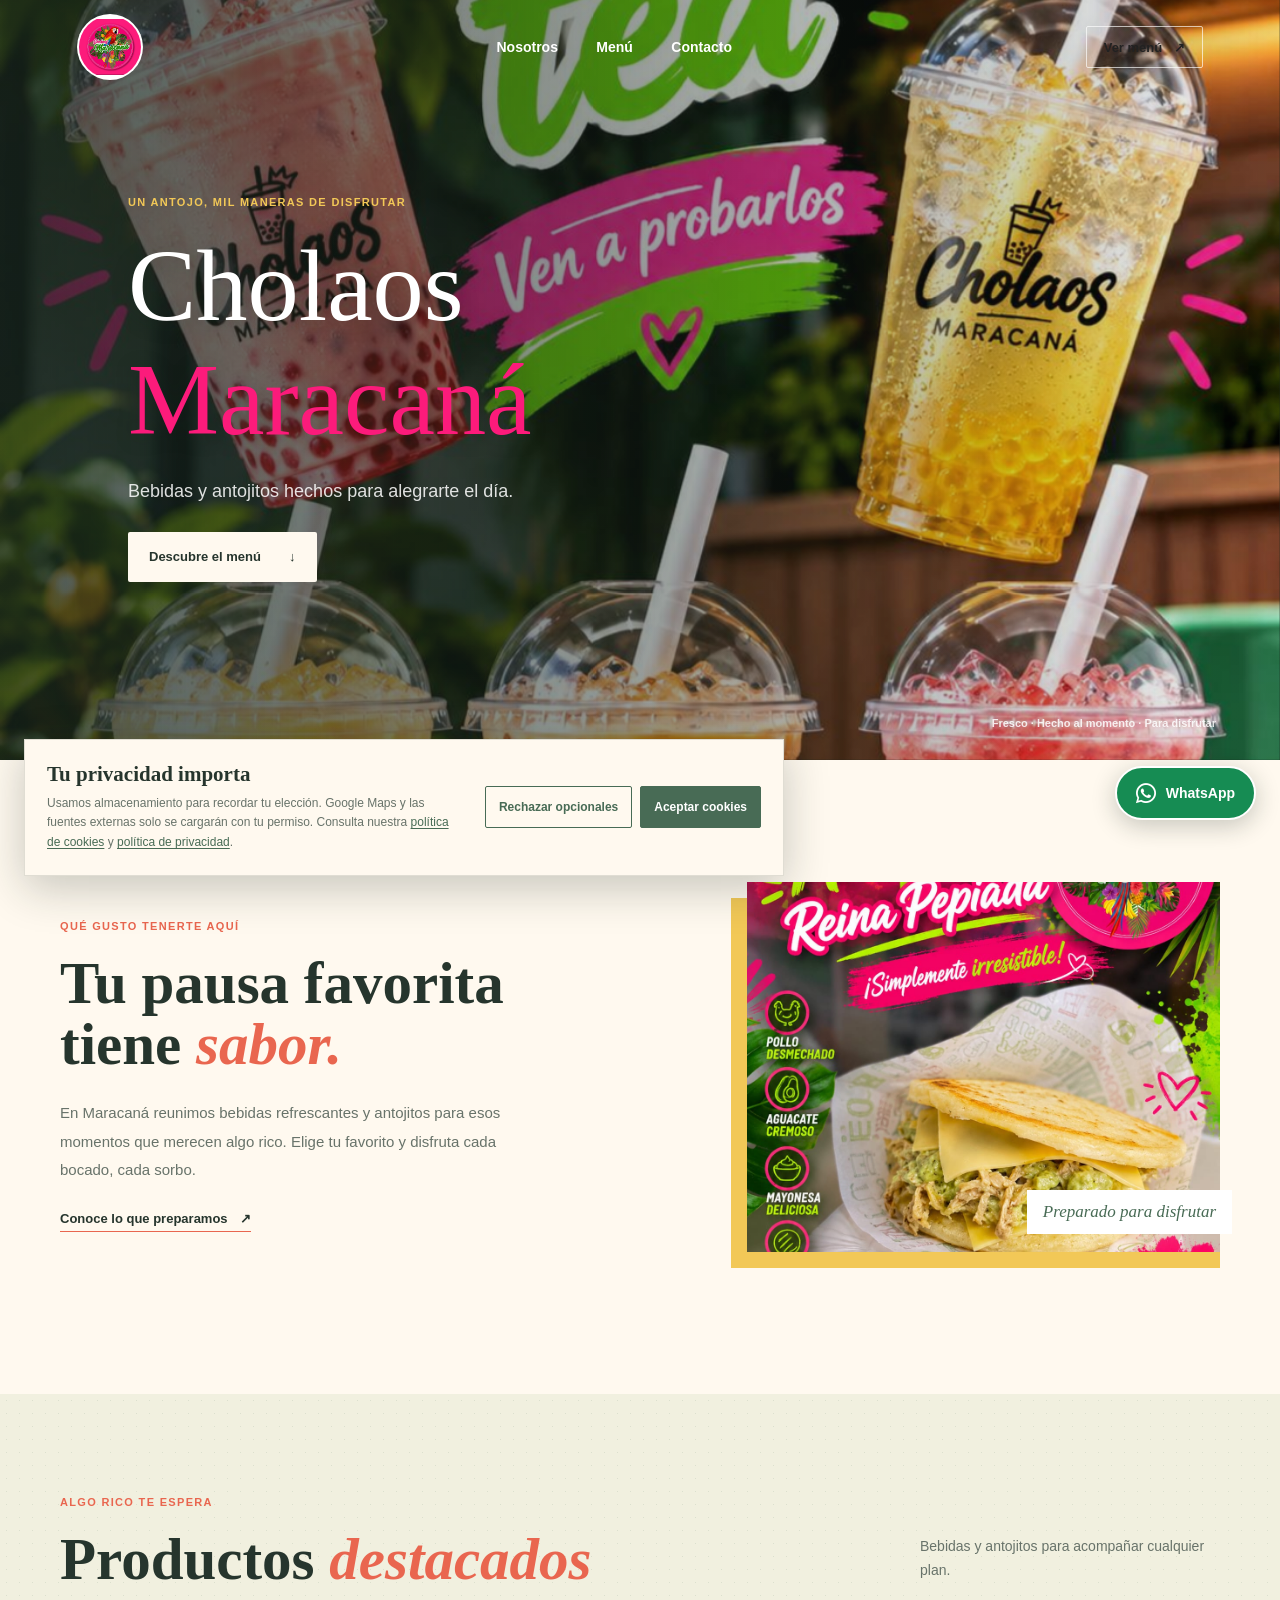
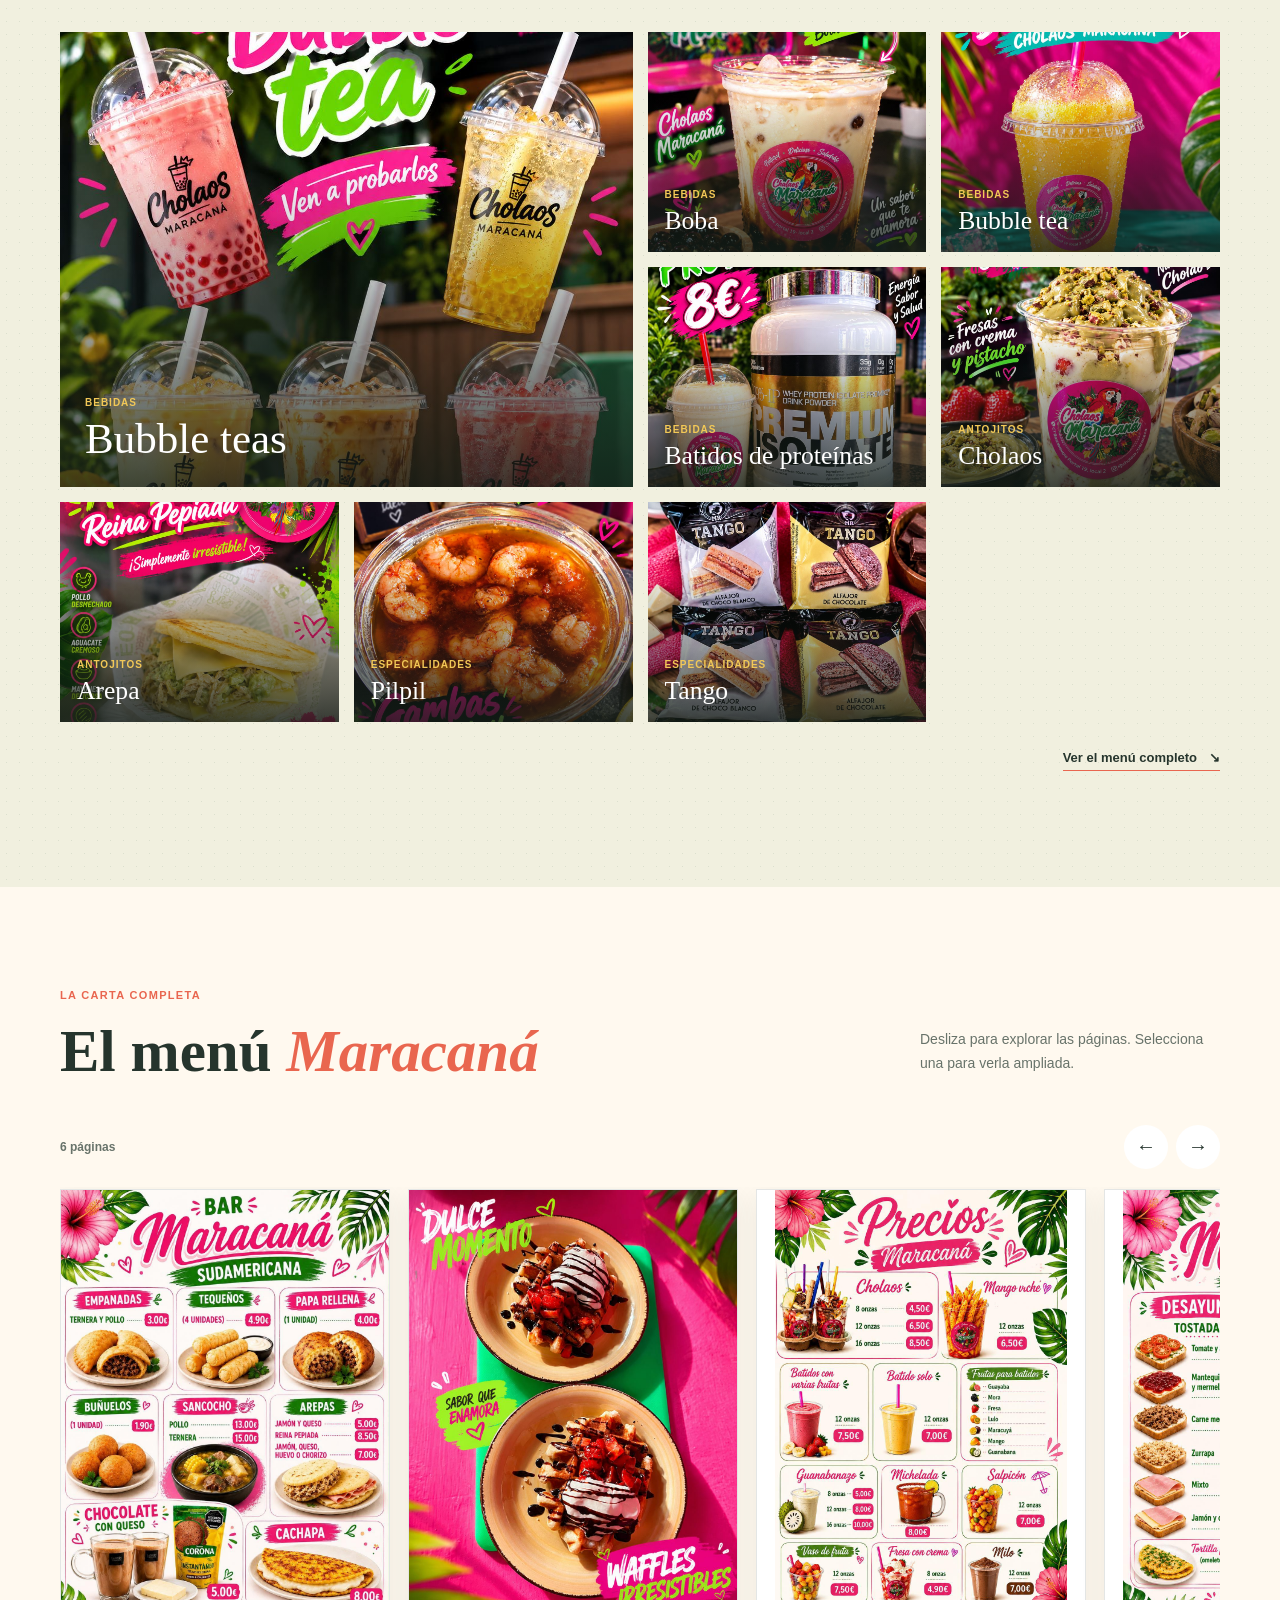
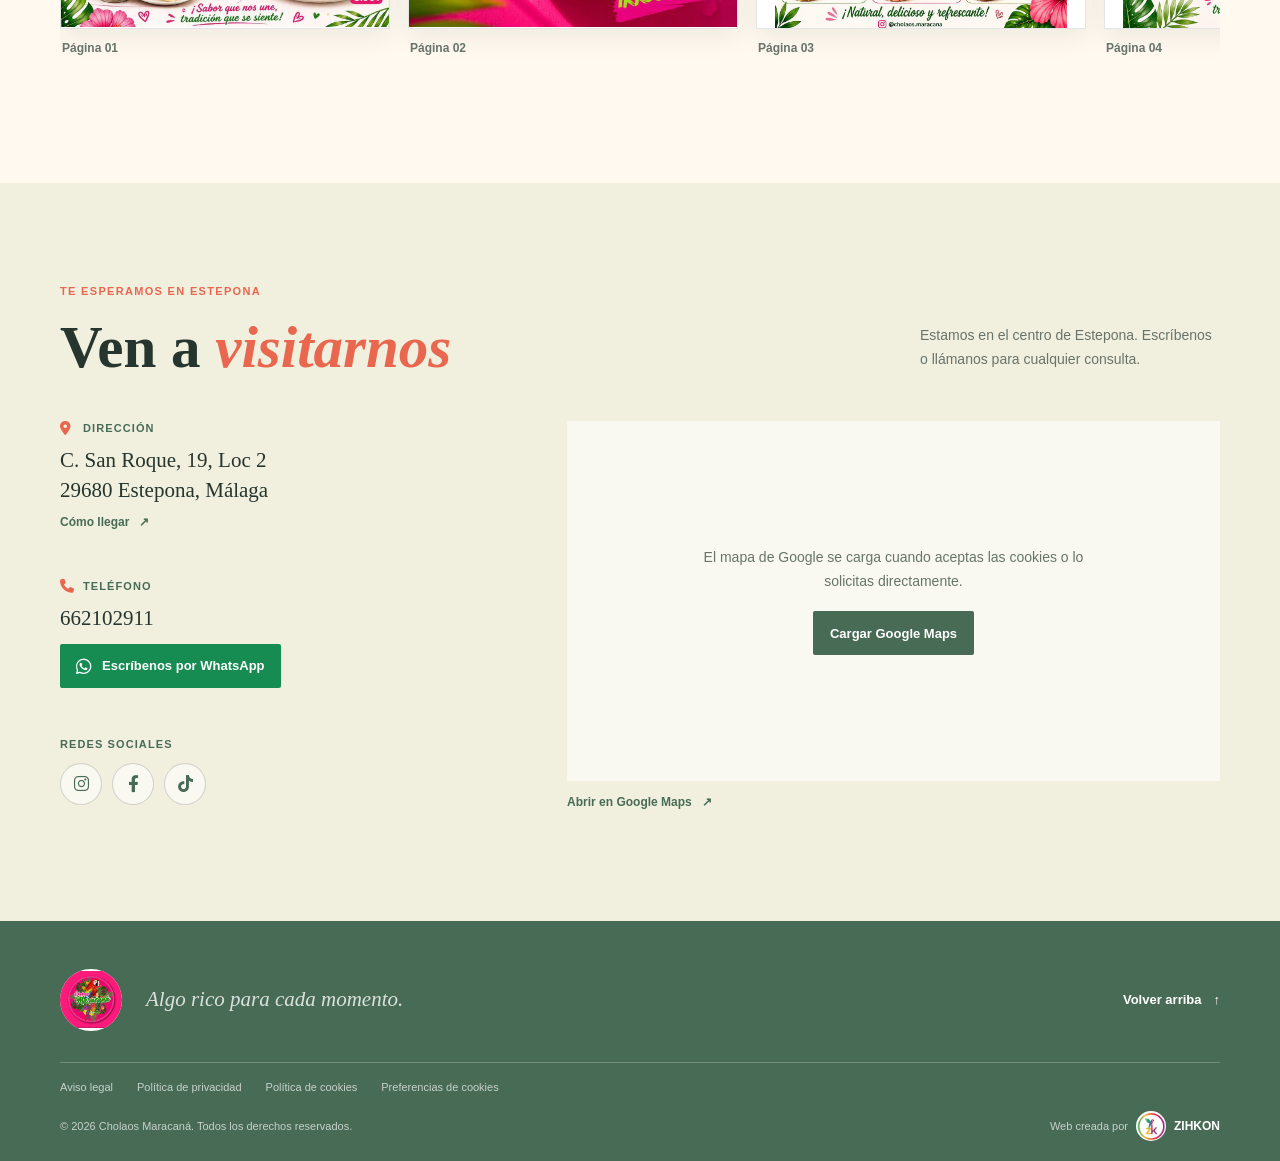
==== index.html @ 48fbe17d "web maracana" ====
<!DOCTYPE html>
<html lang="es">
<head>
     <meta charset="UTF-8">
     <meta name="viewport" content="width=device-width, initial-scale=1.0">
     <meta name="theme-color" content="#fff9ef">
     <link rel="icon" href="favicon.ico" sizes="48x48">
     <link rel="icon" href="img/favicon/favicon-32.png" type="image/png" sizes="32x32">
     <link rel="icon" href="img/favicon/favicon-192.png" type="image/png" sizes="192x192">
     <link rel="apple-touch-icon" href="img/favicon/apple-touch-icon.png">
     <meta name="description" content="Bebidas, antojitos y momentos para disfrutar en Maracaná.">
     <title>Cholaos Maracaná | Bebidas y antojitos</title>
     <link rel="preconnect" href="https://fonts.googleapis.com">
     <link rel="preconnect" href="https://fonts.gstatic.com" crossorigin>
     <link id="brand-fonts" href="https://fonts.googleapis.com/css2?family=DM+Sans:wght@400;500;600;700&family=Fraunces:opsz,wght@9..144,500;9..144,600;9..144,700&family=Lilita+One&display=swap" rel="stylesheet" media="not all">
     <link rel="stylesheet" href="css/fontawesome-free-6.2.0-web/css/all.min.css">
     <link rel="stylesheet" href="css/style.css">
     <link rel="stylesheet" href="css/tema.css">
</head>
<body>
     <!-- SECCIÓN: Menú de navegación -->
     <nav class="navbar" aria-label="Navegación principal">
          <a class="brand" href="#inicio" aria-label="Maracaná, inicio">
               <img src="img/logo.jpeg" alt="Maracaná">
          </a>
          <div class="nav-links">
               <a href="#nosotros">Nosotros</a>
               <a href="#sugerencia" data-sugerencia-enlace hidden>Sugerencia</a>
               <a href="#menu">Menú</a>
               <a href="#contacto">Contacto</a>
          </div>
          <a class="nav-cta" href="#menu">Ver menú <span aria-hidden="true">↗</span></a>
     </nav>
     <!-- FIN SECCIÓN: Menú de navegación -->

     <main>
          <!-- SECCIÓN: Portada -->
          <header class="hero" id="inicio">
               <img class="hero-image" src="img/bubble-teas.jpeg" alt="Bebida fría de Maracaná" fetchpriority="high">
               <div class="hero-shade"></div>
               <div class="hero-content">
                    <p class="eyebrow">Un antojo, mil maneras de disfrutar</p>
                    <h1>Cholaos <span>Maracaná</span></h1>
                    <p class="hero-copy">Bebidas y antojitos hechos para alegrarte el día.</p>
                    <a class="button button-light" href="#menu">Descubre el menú <span aria-hidden="true">↓</span></a>
               </div>
               <span class="hero-note">Fresco · Hecho al momento · Para disfrutar</span>
          </header>
          <!-- FIN SECCIÓN: Portada -->

          <!-- SECCIÓN: Nosotros -->
          <section class="intro section-wrap" id="nosotros">
               <div class="intro-copy">
                    <p class="eyebrow">Qué gusto tenerte aquí</p>
                    <h2>Tu pausa favorita<br>tiene <span>sabor.</span></h2>
                    <p>En Maracaná reunimos bebidas refrescantes y antojitos para esos momentos que merecen algo rico. Elige tu favorito y disfruta cada bocado, cada sorbo.</p>
                    <a class="text-link" href="#menu">Conoce lo que preparamos <span aria-hidden="true">↗</span></a>
               </div>
               <figure class="intro-photo">
                    <img src="img/arepa.jpeg" alt="Arepa preparada, una de las opciones de Maracaná" loading="lazy">
                    <figcaption>Preparado para disfrutar</figcaption>
               </figure>
          </section>
          <!-- FIN SECCIÓN: Nosotros -->

          <!-- SECCIÓN: Productos destacados -->
          <section class="menu-section" id="productos-destacados">
               <div class="section-wrap">
                    <div class="section-heading">
                         <div>
                              <p class="eyebrow">Algo rico te espera</p>
                              <h2>Productos <span>destacados</span></h2>
                         </div>
                         <p>Bebidas y antojitos para acompañar cualquier plan.</p>
                    </div>
                    <div class="menu-grid">
                         <article class="menu-item menu-item-featured">
                              <img src="img/bubble-teas.jpeg" alt="Bubble teas" loading="lazy">
                              <div class="item-caption"><span class="item-category">Bebidas</span><h3>Bubble teas</h3></div>
                         </article>
                         <article class="menu-item">
                              <img src="img/boba.jpeg" alt="Boba" loading="lazy">
                              <div class="item-caption"><span class="item-category">Bebidas</span><h3>Boba</h3></div>
                         </article>
                         <article class="menu-item">
                              <img src="img/bubble-tea.jpeg" alt="Bubble tea" loading="lazy">
                              <div class="item-caption"><span class="item-category">Bebidas</span><h3>Bubble tea</h3></div>
                         </article>
                         <article class="menu-item">
                              <img src="img/batidos-de-proteinas.jpeg" alt="Batidos de proteínas" loading="lazy">
                              <div class="item-caption"><span class="item-category">Bebidas</span><h3>Batidos de proteínas</h3></div>
                         </article>
                         <article class="menu-item">
                              <img src="img/cholaos.jpeg" alt="Cholaos" loading="lazy">
                              <div class="item-caption"><span class="item-category">Antojitos</span><h3>Cholaos</h3></div>
                         </article>
                         <article class="menu-item">
                              <img src="img/arepa.jpeg" alt="Arepa" loading="lazy">
                              <div class="item-caption"><span class="item-category">Antojitos</span><h3>Arepa</h3></div>
                         </article>
                         <article class="menu-item">
                              <img src="img/pilpil.jpeg" alt="Pilpil" loading="lazy">
                              <div class="item-caption"><span class="item-category">Especialidades</span><h3>Pilpil</h3></div>
                         </article>
                         <article class="menu-item">
                              <img src="img/tango.jpeg" alt="Tango" loading="lazy">
                              <div class="item-caption"><span class="item-category">Especialidades</span><h3>Tango</h3></div>
                         </article>
                    </div>
                    <p class="featured-menu-link"><a class="text-link" href="#menu">Ver el menú completo <span aria-hidden="true">↘</span></a></p>
               </div>
          </section>
          <!-- FIN SECCIÓN: Productos destacados -->

          <!-- SECCIÓN: Sugerencia del día -->
          <!-- No editar a mano: la rellena js/datos-web.js con data/sugerencia.json (comandos SUGERENCIA y QUITAR SUGERENCIA). -->
          <section id="sugerencia" class="sugerencia" hidden>
               <div class="section-wrap">
                    <div class="section-heading">
                         <div>
                              <p class="eyebrow">Hoy te recomendamos</p>
                              <h2>Sugerencia <span>del día</span></h2>
                         </div>
                         <p data-sugerencia-texto></p>
                    </div>
                    <div class="sugerencia-imagenes" data-sugerencia-imagenes></div>
                    <a class="text-link sugerencia-pdf" data-sugerencia-pdf hidden download>Ver sugerencia (PDF) <span aria-hidden="true">↓</span></a>
               </div>
          </section>
          <!-- FIN SECCIÓN: Sugerencia del día -->

          <!-- SECCIÓN: Carta -->
          <!-- No editar a mano: las páginas las pinta js/datos-web.js con data/carta.json (comandos CARTA y CARTA ANTERIOR). -->
          <section class="full-menu-section" id="menu">
               <div class="section-wrap">
                    <div class="section-heading">
                         <div>
                              <p class="eyebrow">La carta completa</p>
                              <h2>El menú <span>Maracaná</span></h2>
                         </div>
                         <p>Desliza para explorar las páginas. Selecciona una para verla ampliada.</p>
                    </div>
                    <div class="menu-carousel" role="region" aria-label="Carrusel de páginas del menú">
                         <div class="menu-carousel-toolbar">
                              <span class="menu-page-count" data-carta-contador></span>
                              <div class="menu-carousel-controls">
                                   <button class="carousel-control" type="button" data-scroll="-1" aria-label="Desplazar menú hacia la izquierda">←</button>
                                   <button class="carousel-control" type="button" data-scroll="1" aria-label="Desplazar menú hacia la derecha">→</button>
                              </div>
                         </div>
                         <div class="menu-carousel-track" tabindex="0" aria-label="Páginas del menú; usa las flechas para desplazarte" data-carta></div>
                         <a class="text-link menu-carousel-pdf" data-carta-pdf hidden download>Descargar carta (PDF) <span aria-hidden="true">↓</span></a>
                    </div>
               </div>
          </section>
          <!-- FIN SECCIÓN: Carta -->

          <!-- SECCIÓN: Contacto -->
          <section class="contact-section" id="contacto">
               <div class="section-wrap">
                    <div class="section-heading">
                         <div>
                              <p class="eyebrow">Te esperamos en Estepona</p>
                              <h2>Ven a <span>visitarnos</span></h2>
                         </div>
                         <p>Estamos en el centro de Estepona. Escríbenos o llámanos para cualquier consulta.</p>
                    </div>
                    <div class="contact-layout">
                         <div class="contact-details">
                              <div class="contact-detail">
                                   <span class="contact-label"><i class="fa-solid fa-location-dot" aria-hidden="true"></i> Dirección</span>
                                   <a class="contact-value" href="https://www.google.com/maps/place//data=!4m2!3m1!1s0xd0cd79c89e9127b:0xf924ca553afa0f95" target="_blank" rel="noopener noreferrer">C. San Roque, 19, Loc 2<br>29680 Estepona, Málaga</a>
                                   <a class="contact-link" href="https://www.google.com/maps/dir/?api=1&destination=C.%20San%20Roque%2C%2019%2C%20Loc%202%2C%2029680%20Estepona%2C%20M%C3%A1laga" target="_blank" rel="noopener noreferrer">Cómo llegar <span aria-hidden="true">↗</span></a>
                              </div>
                              <div class="contact-detail">
                                   <span class="contact-label"><i class="fa-solid fa-phone" aria-hidden="true"></i> Teléfono</span>
                                   <a class="contact-value" href="tel:+34662102911">662102911</a>
                                   <a class="whatsapp-inline" href="https://wa.me/34662102911?text=Hola%2C%20quiero%20consultar%20el%20men%C3%BA%20de%20Cholaos%20Maracan%C3%A1" target="_blank" rel="noopener noreferrer"><i class="fa-brands fa-whatsapp" aria-hidden="true"></i> Escríbenos por WhatsApp</a>
                              </div>
                              <div class="contact-socials">
                                   <span class="contact-label">Redes sociales</span>
                                   <div class="social-links">
                                        <a class="social-link" href="https://www.instagram.com/explore/search/keyword/?q=Cholaos%20Maracan%C3%A1%20Estepona" target="_blank" rel="noopener noreferrer" aria-label="Buscar Cholaos Maracaná Estepona en Instagram" title="Buscar en Instagram"><i class="fa-brands fa-instagram" aria-hidden="true"></i></a>
                                        <a class="social-link" href="https://www.facebook.com/search/top?q=Cholaos%20Maracan%C3%A1%20Estepona" target="_blank" rel="noopener noreferrer" aria-label="Buscar Cholaos Maracaná Estepona en Facebook" title="Buscar en Facebook"><i class="fa-brands fa-facebook-f" aria-hidden="true"></i></a>
                                        <a class="social-link" href="https://www.tiktok.com/search?q=Cholaos%20Maracan%C3%A1%20Estepona" target="_blank" rel="noopener noreferrer" aria-label="Buscar Cholaos Maracaná Estepona en TikTok" title="Buscar en TikTok"><i class="fa-brands fa-tiktok" aria-hidden="true"></i></a>
                                   </div>
                              </div>
                         </div>
                         <div class="map-panel">
                              <div class="map-consent" id="map-consent">
                                   <p>El mapa de Google se carga cuando aceptas las cookies o lo solicitas directamente.</p>
                                   <button class="map-consent-button" id="load-map" type="button">Cargar Google Maps</button>
                              </div>
                              <iframe title="Mapa de Cholaos Maracaná, C. San Roque 19, Estepona" data-src="https://www.google.com/maps?q=Cholaos%20Maracan%C3%A1%2C%20C.%20San%20Roque%2019%2C%20Loc%202%2C%2029680%20Estepona%2C%20M%C3%A1laga&output=embed" loading="lazy" referrerpolicy="no-referrer-when-downgrade" allowfullscreen></iframe>
                              <a class="map-link" href="https://www.google.com/maps/place//data=!4m2!3m1!1s0xd0cd79c89e9127b:0xf924ca553afa0f95" target="_blank" rel="noopener noreferrer">Abrir en Google Maps <span aria-hidden="true">↗</span></a>
                         </div>
                    </div>
               </div>
          </section>
          <!-- FIN SECCIÓN: Contacto -->
     </main>

     <!-- SECCIÓN: Visor ampliado de la carta -->
     <dialog class="menu-viewer" id="menu-viewer" aria-label="Menú ampliado">
          <div class="viewer-toolbar">
               <span class="viewer-count" id="viewer-count" aria-live="polite"></span>
               <button class="viewer-close" type="button" aria-label="Cerrar menú ampliado">×</button>
          </div>
          <div class="viewer-stage">
               <button class="viewer-step" type="button" data-view="-1" aria-label="Ver página anterior">←</button>
               <img class="viewer-image" src="" alt="">
               <button class="viewer-step" type="button" data-view="1" aria-label="Ver página siguiente">→</button>
          </div>
     </dialog>
     <!-- FIN SECCIÓN: Visor ampliado de la carta -->

     <!-- SECCIÓN: Pie de página -->
     <footer class="footer">
          <div class="footer-inner">
               <a class="footer-brand" href="#inicio"><img src="img/logo.jpeg" alt="Maracaná"></a>
               <p>Algo rico para cada momento.</p>
               <a class="footer-top" href="#inicio">Volver arriba <span aria-hidden="true">↑</span></a>
          </div>
          <div class="footer-bottom">
               <nav class="footer-legal" aria-label="Información legal y privacidad">
                    <a href="aviso-legal.html">Aviso legal</a>
                    <a href="politica-de-privacidad.html">Política de privacidad</a>
                    <a href="politica-de-cookies.html">Política de cookies</a>
                    <a href="#cookie-banner" id="open-cookie-preferences">Preferencias de cookies</a>
               </nav>
               <div class="footer-meta">
                    <span>&copy; <span id="current-year"></span> Cholaos Maracaná. Todos los derechos reservados.</span>
                    <span class="footer-credit">Web creada por <img src="img/zihkon.jpg" alt=""><strong>ZIHKON</strong></span>
               </div>
          </div>
     </footer>
     <!-- FIN SECCIÓN: Pie de página -->

     <!-- SECCIÓN: Botón de WhatsApp y aviso de cookies -->
     <a class="whatsapp-fab" href="https://wa.me/34662102911?text=Hola%2C%20quiero%20consultar%20el%20men%C3%BA%20de%20Cholaos%20Maracan%C3%A1" target="_blank" rel="noopener noreferrer" aria-label="Contactar a Cholaos Maracaná por WhatsApp" style="bottom: 80px"><i class="fa-brands fa-whatsapp" aria-hidden="true"></i><span>WhatsApp</span></a>
     <aside class="cookie-banner" id="cookie-banner" aria-labelledby="cookie-title" aria-describedby="cookie-copy" hidden>
          <div class="cookie-copy">
               <h2 id="cookie-title">Tu privacidad importa</h2>
               <p id="cookie-copy">Usamos almacenamiento para recordar tu elección. Google Maps y las fuentes externas solo se cargarán con tu permiso. Consulta nuestra <a href="politica-de-cookies.html">política de cookies</a> y <a href="politica-de-privacidad.html">política de privacidad</a>.</p>
          </div>
          <div class="cookie-actions">
               <button class="cookie-reject" id="reject-cookies" type="button">Rechazar opcionales</button>
               <button class="cookie-accept" id="accept-cookies" type="button">Aceptar cookies</button>
          </div>
     </aside>
     <!-- FIN SECCIÓN: Botón de WhatsApp y aviso de cookies -->
     <script>
          const carousel = document.querySelector('.menu-carousel-track');
          const pageButtons = [];
          const viewer = document.querySelector('#menu-viewer');
          const viewerImage = viewer.querySelector('.viewer-image');
          const viewerCount = viewer.querySelector('.viewer-count');
          let activePage = 0;

          document.querySelectorAll('[data-scroll]').forEach((button) => {
               button.addEventListener('click', () => {
                    carousel.scrollBy({ left: Number(button.dataset.scroll) * carousel.clientWidth * .8, behavior: 'smooth' });
               });
          });

          const showPage = (index) => {
               activePage = (index + pageButtons.length) % pageButtons.length;
               const thumbnail = pageButtons[activePage].querySelector('img');
               viewerImage.src = thumbnail.src;
               viewerImage.alt = `Menú, página ${activePage + 1} de ${pageButtons.length}`;
               viewerCount.textContent = `Página ${activePage + 1} de ${pageButtons.length}`;
          };

          // js/datos-web.js mete en el carrusel las imágenes de data/carta.json; aquí se convierten en páginas ampliables.
          document.addEventListener('carta:lista', () => {
               const images = [...carousel.querySelectorAll(':scope > img')];
               pageButtons.length = 0;
               carousel.replaceChildren(...images.map((image, index) => {
                    const slide = document.createElement('article');
                    const button = document.createElement('button');
                    const label = document.createElement('span');
                    slide.className = 'menu-page-slide';
                    button.className = 'menu-page-open';
                    button.type = 'button';
                    button.setAttribute('aria-label', `Ampliar página ${index + 1} del menú`);
                    button.addEventListener('click', () => {
                         showPage(index);
                         viewer.showModal();
                    });
                    image.alt = '';
                    button.append(image);
                    label.className = 'menu-page-label';
                    label.textContent = `Página ${String(index + 1).padStart(2, '0')}`;
                    slide.append(button, label);
                    pageButtons.push(button);
                    return slide;
               }));
          });

          viewer.querySelector('.viewer-close').addEventListener('click', () => viewer.close());
          viewer.querySelectorAll('[data-view]').forEach((button) => {
               button.addEventListener('click', () => showPage(activePage + Number(button.dataset.view)));
          });
          viewer.addEventListener('click', (event) => {
               if (event.target === viewer) viewer.close();
          });
          viewer.addEventListener('keydown', (event) => {
               if (event.key === 'Escape') {
                    event.preventDefault();
                    viewer.close();
               }
               if (event.key === 'ArrowLeft') showPage(activePage - 1);
               if (event.key === 'ArrowRight') showPage(activePage + 1);
          });

          const consentKey = 'maracana-cookie-consent';
          const cookieBanner = document.querySelector('#cookie-banner');
          const fontsLink = document.querySelector('#brand-fonts');
          const mapFrame = document.querySelector('.map-panel iframe');
          const mapConsent = document.querySelector('#map-consent');

          document.querySelector('#current-year').textContent = new Date().getFullYear();

          const loadMap = () => {
               if (!mapFrame.hasAttribute('src')) mapFrame.src = mapFrame.dataset.src;
               mapConsent.hidden = true;
          };

          const saveConsent = (choice) => {
               try {
                    localStorage.setItem(consentKey, choice);
               } catch (error) {
               }
               cookieBanner.hidden = true;
               if (choice === 'accepted') {
                    fontsLink.media = 'all';
                    loadMap();
               }
          };

          let savedConsent = null;
          try {
               savedConsent = localStorage.getItem(consentKey);
          } catch (error) {
               savedConsent = null;
          }

          if (savedConsent === 'accepted') {
               fontsLink.media = 'all';
               loadMap();
          } else if (!savedConsent) {
               cookieBanner.hidden = false;
          }
          if (window.location.hash === '#cookie-banner') {
               cookieBanner.hidden = false;
          }

          document.querySelector('#accept-cookies').addEventListener('click', () => saveConsent('accepted'));
          document.querySelector('#reject-cookies').addEventListener('click', () => saveConsent('rejected'));
          document.querySelector('#load-map').addEventListener('click', loadMap);
          document.querySelector('#open-cookie-preferences').addEventListener('click', (event) => {
               event.preventDefault();
               cookieBanner.hidden = false;
               document.querySelector('#accept-cookies').focus();
          });
     </script>
     <script src="js/datos-web.js" defer></script>
</body>
</html>
---- css/style.css ----
* {
  margin: 0;
  padding: 0;
  box-sizing: border-box;
}

/* Flexbox */
/* grid */
/* Botones */
/* Cargar Variables */
body {
  font-family: "Poppins", sans-serif;
}

a {
  text-decoration: none;
}

header, section {
  padding: 100px 0;
}


.box-center {
  width: 80%;
  margin: auto;
}

h1.tprincipal {
  font-family: "Merienda";
  color: #fff;
  font-size: 12vmin;
  font-weight: bold;
}

h1 {
  color: #fff;
  font-size: 10vmin;
  font-weight: 600;
  letter-spacing: 2px;
  text-transform: uppercase;
  text-align: center;
}

h2.tsecundario {
  font-size: 4vmin;
  text-align: center;
  color: #fff;
  letter-spacing: 6px;
  font-weight: 600;
}

h3 {
  margin-bottom: 60px;
  text-transform: uppercase;
  font-size: 35px;
  color: #222;
}

h4 {
  color: #444;
  font-weight: 400;
  font-size: 30px;
  text-transform: uppercase;
}

h5 {
  font-size: 20px;
  font-weight: 400;
}

/*  Paleta de colores de texto gris */
.text-solid1 {
  color: #3c3c3c;
}

.text-solid2 {
  color: #555555;
}

.text-solid3 {
  color: #6f6f6f;
}

.text-solid4 {
  color: #888888;
}

.text-solid5 {
  color: #a2a2a2;
}

.text-solid6 {
  color: #bbbbbb;
}

.text-solid7 {
  color: #d5d5d5;
}

.text-solid8 {
  color: #eeeeee;
}

/* paleta de Fondos color gris */
.bg-solid1 {
  background: #3c3c3c;
}

.bg-solid2 {
  background: #555555;
}

.bg-solid3 {
  background: #6f6f6f;
}

.bg-solid4 {
  background: #888888;
}

.bg-solid5 {
  background: #a2a2a2;
}

.bg-solid6 {
  background: #bbbbbb;
}

.bg-solid7 {
  background: #d5d5d5;
}

.bg-solid8 {
  background: #eeeeee;
}

.text-primario {
  color: #ff7b00;
}

.bg-primario {
  background: #ff7b00;
}

.text-center {
  text-align: center;
}

.text-lite {
  font-family: "Merienda";
}

.border {
  border: 1px solid #ccc;
}

.reunded {
  border-radius: 5px;
}

.reunded-semi {
  border-radius: 20px;
}

.reunded-full {
  border-radius: 50%;
}

.line-space {
  line-height: 40px;
}

.margin-bottom {
  margin-bottom: 30px;
}

.margin-top {
  margin-top: 30px;
}

.marginy {
  margin: 30px 0;
}

.marginx {
  margin: 0 30px;
}

@media screen and (max-width: 1024px) {
  .about__container .content {
    order: 1;
    flex: 0 0 100% !important;
    margin: 50px 0;
  }
  .about__container .container_image {
    order: 0;
    flex: 0 0 100% !important;
    margin: 50px 0;
  }
  .icons {
    width: 100% !important;
  }
}
@media screen and (max-width: 790px) {
  .card {
    width: 45% !important;
  }
}
@media screen and (max-width: 550px) {
  .card {
    width: 100% !important;
  }
  .footer__container {
    grid-template-columns: 1fr !important;
  }
}
.overlay, .oferta::before, .header::before {
  content: "";
  position: absolute;
  top: 0;
  left: 0;
  width: 100%;
  height: 100%;
  background: rgba(0, 0, 0, 0.5);
}

.btn, .btn-primary, .btn-white {
  width: 170px;
  height: 40px;
  border: none;
  border-radius: 20px;
  padding: 10px 25px;
  margin-top: 15px;
  font-size: 18px;
  font-weight: 500;
  cursor: pointer;
  transition: all 0.5s;
}

.btn-white {
  background: #fff;
  color: #ff7b00;
}
.btn-white:hover {
  background: #cc6200;
  color: #fff;
}

.btn-primary {
  background: #ff7b00;
  color: #fff;
}
.btn-primary:hover {
  transform: scale(1.1);
}

.icons {
  display: flex;
  justify-content: space-between;
  align-items: center;
  flex-flow: row nowrap;
}
.icons a {
  display: flex;
  justify-content: center;
  align-items: center;
  flex-flow: row nowrap;
  background: #ff7b00;
  border-radius: 50%;
  color: #fff;
  transition: all 0.5s;
}
.icons a:hover {
  background: #cc6200;
  color: white;
}

.card {
  width: 30%;
  height: 300px;
  box-shadow: 0 0 10px 5px rgba(0, 0, 0, 0.5);
  border-radius: 15px;
  margin-bottom: 30px;
  background-size: cover !important;
  background-position: center !important;
  cursor: default;
}
.card-container {
  display: flex;
  justify-content: center;
  align-items: center;
  flex-flow: column nowrap;
  width: 100%;
  height: 100%;
  border-radius: 15px;
  background: rgba(255, 255, 255, 0.4);
  opacity: 0;
  transition: all 0.5s;
}
.card-container .card-title {
  font-size: 40px;
  font-weight: 400;
  padding: 10px 0 0 0;
  color: #222;
}
.card:hover .card-container {
  opacity: 1;
}

.card:nth-child(1) {
  background: url(/CSS/img/product1.jpg);
}

.card:nth-child(2) {
  background: url(/CSS/img/product2.jpg);
}

.card:nth-child(3) {
  background: url(/CSS/img/product3.jpg);
}

.card:nth-child(4) {
  background: url(/CSS/img/product4.jpg);
}

.card:nth-child(5) {
  background: url(/CSS/img/product5.jpg);
}

.card:nth-child(6) {
  background: url(/CSS/img/product6.jpg);
}

nav {
  position: absolute;
  top: 0;
  z-index: 10;
  width: 100%;
  height: 50px;
  background: rgba(255, 255, 255, 0.65);
  display: flex;
  justify-content: center;
  align-items: center;
  flex-flow: row wrap;
}
nav a {
  color: #222;
  padding: 0 20px;
  transition: all 0.3s;
}
nav a:hover {
  color: #ff7b00;
}

.header {
  position: relative;
  display: flex;
  justify-content: center;
  align-items: center;
  flex-flow: column nowrap;
  width: 100%;
  height: 600px;
  background: url(/CSS/img/image1.jpg);
  background-size: cover;
  background-position: bottom;
  clip-path: polygon(0 0, 100% 0, 100% 80%, 0% 100%);
}
.header * {
  position: relative;
}

.about__container {
  display: flex;
  justify-content: space-between;
  align-items: flex-start;
  flex-flow: row wrap;
}
.about__container .content {
  flex: 0 0 50%;
}
.about__container .content .icons {
  width: 70%;
  font-size: 30px;
}
.about__container .content .icons a {
  width: 70px;
  height: 70px;
}
.about__container .container_image {
  position: relative;
  flex: 0 0 400px;
}
.about__container .container_image::before {
  content: "";
  position: absolute;
  top: 40px;
  left: -40px;
  width: 100%;
  height: 100%;
  background: #ff7b00;
  z-index: -10;
}
.about__container .container_image img {
  width: 100%;
  height: 300px;
  object-fit: cover;
  box-shadow: 0 0 10px 2px rgba(0, 0, 0, 0.2);
  transition: all 0.5s;
}
.about__container .container_image img:hover {
  transform: scale(1.1);
}

.oferta {
  position: relative;
  display: flex;
  justify-content: center;
  align-items: center;
  flex-flow: column nowrap;
  width: 100%;
  height: 500px;
  background: url(/CSS/img/image3.jpg);
  background-size: cover;
  background-attachment: fixed;
  background-position: center;
}
.oferta * {
  position: relative;
}

.menu__container {
  display: flex;
  justify-content: space-between;
  align-items: center;
  flex-flow: row wrap;
}

.footer__container {
  display: grid;
  grid-template-columns: 1fr 1fr;
  grid-template-rows: auto;
  gap: 20px;
  padding: 50px 0;
  color: white;
}
.footer .info .icons {
  width: 60%;
}
.footer .info .icons a {
  width: 50px;
  height: 50px;
}
.footer .info .icons a span {
  transition: all 0.3s;
}
.footer .info .icons a:hover span {
  transform: scale(1.5);
}
.footer .contact .icons {
  width: 40%;
}
.footer .contact .icons a {
  width: 50px;
  height: 50px;
}
.footer .contact .icons a {
  background: transparent;
  transition: all 0.3s;
}
.footer .contact .icons a:hover {
  background: transparent;
  transform: scale(1.1);
}

/*# sourceMappingURL=style.css.map */

:root {
  color-scheme: light;
  /* Colores del kit de temas: los sobrescriben css/temas/*.css (ver css/tema.css y GUIA-EDICION.md) */
  --color-primario: #486b55;
  --color-primario-oscuro: #1c2821;
  --color-acento: #e9664f;
  --color-detalle: #f2c857;
  --color-fondo: #fff9ef;
  --color-fondo-alterno: #f1f0df;
  --color-superficie: #ffffff;
  --color-fondo-icono: rgba(255, 255, 255, .55);
  --color-borde: rgba(38, 53, 45, .2);
  --color-boton: #486b55;
  --color-boton-hover: #355440;
  --color-boton-activo: #2b4535;
  --color-boton-texto: #ffffff;
  --color-boton-destacado-hover: #f2c857;
  --color-boton-destacado-activo: #e9b93a;
  --color-texto-invertido: #ffffff;
  /* Colores fijos de la marca (no cambian con los temas) */
  --ink: #26352d;
  --muted: #68736a;
  --brand-pink: #fc1b7b;
  --whatsapp: #168c53;
  --whatsapp-hover: #117344;
  --serif: 'Fraunces', Georgia, serif;
  --display: 'Lilita One', var(--serif);
  --sans: 'DM Sans', sans-serif;
}

html { scroll-behavior: smooth; scroll-padding-top: 24px; }
body { background: var(--color-fondo); color: var(--ink); font-family: var(--sans); -webkit-font-smoothing: antialiased; }
a { color: inherit; text-decoration: none; }
img { display: block; max-width: 100%; }

.navbar {
  position: absolute;
  z-index: 5;
  inset: 0 0 auto;
  display: flex;
  align-items: center;
  justify-content: space-between;
  width: min(100%, 1440px);
  height: 94px;
  margin: 0 auto;
  padding: 14px clamp(22px, 6vw, 88px);
  background: transparent;
  color: var(--color-texto-invertido);
}
.navbar .brand {
  display: grid;
  width: 66px;
  height: 66px;
  flex: 0 0 auto;
  place-items: center;
  overflow: hidden;
  padding: 0;
  border: 2px solid rgba(255, 255, 255, .8);
  border-radius: 50%;
  background: #fff;
}
.navbar .brand img { width: 100%; height: 100%; object-fit: contain; }
.nav-links { display: flex; align-items: center; gap: clamp(18px, 3vw, 42px); font-size: 14px; font-weight: 600; }
.navbar .nav-links a { padding: 0; color: inherit; transition: color .2s ease; }
.nav-links a:hover, .footer-top:hover { color: var(--color-detalle); }
.navbar .nav-cta {
  display: inline-flex;
  align-items: center;
  gap: 12px;
  min-height: 42px;
  padding: 0 17px;
  border: 1px solid rgba(255, 255, 255, .66);
  border-radius: 2px;
  font-size: 13px;
  font-weight: 700;
  transition: background .2s ease, color .2s ease;
}
.nav-cta:hover { background: var(--color-superficie); color: var(--ink); }

.hero {
  position: relative;
  display: flex;
  min-height: min(760px, 92svh);
  align-items: center;
  overflow: hidden;
  padding: 0;
  background: var(--color-primario-oscuro);
  color: var(--color-texto-invertido);
}
.hero-image, .hero-shade { position: absolute; inset: 0; width: 100%; height: 100%; }
.hero-image { object-fit: cover; object-position: center 48%; animation: image-arrive .9s ease-out both; }
.hero-shade { background: linear-gradient(90deg, rgba(24, 37, 29, .77), rgba(24, 37, 29, .47) 47%, rgba(24, 37, 29, .05)); }
.hero-content {
  position: relative;
  z-index: 1;
  width: min(100%, 1440px);
  margin: 46px auto 0;
  padding: 70px clamp(26px, 10vw, 150px) 100px;
  animation: rise-in .7s .1s ease-out both;
}
.eyebrow { margin: 0 0 18px; color: var(--color-acento); font-size: 11px; font-weight: 700; letter-spacing: .12em; line-height: 1.5; text-transform: uppercase; }
.hero .eyebrow { color: var(--color-detalle); }
.hero h1, .intro h2, .section-heading h2 { margin: 0; font-family: var(--serif); font-weight: 600; line-height: 1.04; }
.hero h1 { max-width: 760px; color: var(--color-texto-invertido); font-family: var(--display); font-size: clamp(54px, 8vw, 104px); font-weight: 400; letter-spacing: 0; line-height: 1.12; text-align: left; text-transform: none; text-shadow: 0 3px 20px rgba(24, 37, 29, .25); }
.hero h1 span { display: block; color: var(--brand-pink); font-style: normal; }
.hero-copy { margin: 23px 0 30px; color: rgba(255, 255, 255, .86); font-size: clamp(15px, 1.6vw, 18px); }
.button { display: inline-flex; min-height: 50px; align-items: center; justify-content: center; gap: 28px; padding: 0 20px; border: 1px solid transparent; border-radius: 2px; font-size: 13px; font-weight: 700; transition: transform .2s ease, background .2s ease; }
.button:hover { transform: translateY(-2px); }
.button-light { background: var(--color-fondo); color: var(--ink); }
.button-light:hover { background: var(--color-boton-destacado-hover); }
.button-light:active { background: var(--color-boton-destacado-activo); }
.hero-note { position: absolute; right: clamp(20px, 5vw, 70px); bottom: 31px; color: rgba(255, 255, 255, .83); font-size: 11px; font-weight: 600; }

.section-wrap { width: min(100% - 48px, 1160px); margin: 0 auto; }
.intro { display: grid; grid-template-columns: 1fr .9fr; align-items: center; gap: clamp(42px, 8vw, 115px); padding-top: 122px; padding-bottom: 126px; }
.intro h2, .section-heading h2 { font-size: clamp(39px, 5vw, 59px); }
.intro h2 span, .section-heading h2 span { color: var(--color-acento); font-style: italic; }
.intro-copy > p:not(.eyebrow) { max-width: 470px; margin: 24px 0; color: var(--muted); font-size: 15px; line-height: 1.9; }
.text-link { display: inline-flex; align-items: center; gap: 12px; padding-bottom: 5px; border-bottom: 1px solid var(--color-acento); font-size: 13px; font-weight: 700; transition: color .2s ease; }
.text-link:hover { color: var(--color-acento); }
.intro-photo { position: relative; margin: 0 0 0 12px; padding: 0 0 16px 16px; }
.intro-photo::before { position: absolute; z-index: -1; inset: 16px 0 0; background: var(--color-detalle); content: ''; }
.intro-photo img { width: 100%; height: 370px; object-fit: cover; }
.intro-photo figcaption { position: absolute; right: -12px; bottom: 34px; padding: 12px 16px; background: var(--color-superficie); color: var(--color-primario); font-family: var(--serif); font-size: 17px; font-style: italic; }

.menu-section { padding: 100px 0 116px; background-color: var(--color-fondo-alterno); background-image: radial-gradient(rgba(72, 107, 85, .12) .7px, transparent .7px); background-size: 13px 13px; }
.section-heading { display: flex; align-items: end; justify-content: space-between; gap: 24px; margin-bottom: 42px; }
.section-heading > p { max-width: 300px; margin: 0 0 7px; color: var(--muted); font-size: 14px; line-height: 1.7; }
.menu-grid { display: grid; grid-template-columns: repeat(4, minmax(0, 1fr)); grid-auto-rows: 220px; gap: 15px; }
.menu-item { position: relative; min-width: 0; overflow: hidden; background: var(--color-primario); color: var(--color-texto-invertido); isolation: isolate; }
.menu-item::after { position: absolute; z-index: 0; inset: 30% 0 0; background: linear-gradient(transparent, rgba(20, 30, 24, .82)); content: ''; }
.menu-item img { position: absolute; z-index: -1; inset: 0; width: 100%; height: 100%; object-fit: cover; transition: transform .55s cubic-bezier(.2, .7, .2, 1); }
.menu-item:hover img { transform: scale(1.05); }
.item-caption { position: absolute; z-index: 1; right: 17px; bottom: 16px; left: 17px; }
.item-category { color: var(--color-detalle); font-size: 10px; font-weight: 700; letter-spacing: .1em; text-transform: uppercase; }
.item-caption h3 { margin: 5px 0 0; color: var(--color-texto-invertido); font-family: var(--serif); font-size: clamp(19px, 2vw, 26px); font-weight: 500; line-height: 1.12; text-transform: none; }
.menu-item-featured { grid-column: span 2; grid-row: span 2; }
.menu-item-featured .item-caption { right: 25px; bottom: 24px; left: 25px; }
.menu-item-featured .item-caption h3 { font-size: clamp(29px, 3.5vw, 43px); }

.footer { padding: 48px max(24px, calc((100% - 1160px) / 2)) 20px; background: var(--color-primario); color: var(--color-texto-invertido); }
.footer-inner { display: flex; min-height: 88px; align-items: center; justify-content: space-between; gap: 24px; padding-bottom: 31px; }
.footer .footer-brand { display: grid; width: 62px; height: 62px; flex: 0 0 auto; place-items: center; overflow: hidden; padding: 0; border-radius: 50%; background: #fff; }
.footer-brand img { width: 100%; height: 100%; object-fit: contain; }
.footer-inner > p { margin: 0 auto 0 0; color: rgba(255, 255, 255, .8); font-family: var(--serif); font-size: 21px; font-style: italic; }
.footer-top { display: inline-flex; align-items: center; gap: 12px; font-size: 13px; font-weight: 700; }
.footer-bottom { display: grid; gap: 18px; padding-top: 18px; border-top: 1px solid rgba(255, 255, 255, .24); color: rgba(255, 255, 255, .69); font-size: 11px; }
.footer-legal, .footer-meta { display: flex; align-items: center; justify-content: space-between; gap: 14px 24px; }
.footer nav.footer-legal { position: static; inset: auto; z-index: auto; width: auto; height: auto; margin: 0; background: transparent; flex-flow: row wrap; justify-content: flex-start; color: inherit; }
.footer-legal { flex-wrap: wrap; }
.footer nav.footer-legal a { padding: 0; color: inherit; transition: color .2s ease; }
.footer-legal a:hover { color: var(--color-detalle); }
.footer-meta { flex-wrap: wrap; }
.footer-credit { display: inline-flex; align-items: center; gap: 8px; }
.footer-credit img { width: 30px; height: 30px; flex: 0 0 30px; border-radius: 50%; object-fit: cover; }
.footer-credit strong { color: var(--color-texto-invertido); font-size: 12px; font-weight: 700; }

@keyframes rise-in { from { opacity: 0; transform: translateY(16px); } to { opacity: 1; transform: translateY(0); } }
@keyframes image-arrive { from { transform: scale(1.035); } to { transform: scale(1); } }

@media (min-width: 1441px) {
  .navbar { left: 50%; transform: translateX(-50%); }
}
@media (max-width: 900px) {
  .intro { grid-template-columns: 1fr 1fr; gap: 40px; padding-top: 92px; padding-bottom: 96px; }
  .intro-photo img { height: 320px; }
  .menu-grid { grid-template-columns: repeat(3, minmax(0, 1fr)); grid-auto-rows: 205px; }
}
@media (max-width: 620px) {
  .navbar { height: 78px; padding: 10px 18px; }
  .navbar .brand { width: 52px; height: 52px; }
  .nav-links { gap: 15px; font-size: 12px; }
  .navbar .nav-cta { display: none; }
  .hero { min-height: 690px; min-height: 88svh; align-items: end; }
  .hero-image { object-position: 58% center; }
  .hero-shade { background: linear-gradient(0deg, rgba(24, 37, 29, .78), rgba(24, 37, 29, .13) 90%); }
  .hero-content { margin: 0; padding: 110px 24px 92px; }
  .hero h1 { font-size: clamp(50px, 13vw, 72px); }
  .hero-note { right: 24px; bottom: 22px; left: 24px; font-size: 10px; }
  .section-wrap { width: min(100% - 40px, 440px); }
  .intro { grid-template-columns: 1fr; gap: 34px; padding-top: 76px; padding-bottom: 82px; }
  .intro h2, .section-heading h2 { font-size: 42px; }
  .intro-photo { margin-right: 10px; }
  .intro-photo img { height: 300px; }
  .menu-section { padding: 76px 0 84px; }
  .section-heading { display: block; margin-bottom: 28px; }
  .section-heading > p { margin-top: 14px; }
  .menu-grid { grid-template-columns: repeat(2, minmax(0, 1fr)); grid-auto-rows: 190px; gap: 10px; }
  .menu-item-featured { grid-column: span 2; grid-row: span 1; }
  .menu-item-featured .item-caption { right: 18px; bottom: 16px; left: 18px; }
  .menu-item-featured .item-caption h3 { font-size: 29px; }
  .item-caption { right: 11px; bottom: 12px; left: 11px; }
  .item-caption h3 { font-size: 20px; }
  .footer { padding: 34px 20px 18px; }
  .footer-inner { gap: 14px; }
  .footer .footer-brand { width: 50px; height: 50px; }
  .footer-inner > p { font-size: 17px; }
  .footer-top { gap: 7px; font-size: 11px; }
}
@media (max-width: 380px) {
  .nav-links { gap: 10px; font-size: 11px; }
  .footer-inner > p { font-size: 15px; }
  .footer-bottom { font-size: 10px; }
}
@media (prefers-reduced-motion: reduce) {
  *, *::before, *::after { scroll-behavior: auto !important; animation-duration: .01ms !important; animation-iteration-count: 1 !important; transition-duration: .01ms !important; }
}

.featured-menu-link { display: flex; justify-content: flex-end; margin: 28px 0 0; }
.full-menu-section { padding: 100px 0 112px; background: var(--color-fondo); }
.menu-carousel { min-width: 0; }
.menu-carousel-toolbar { display: flex; align-items: center; justify-content: space-between; margin-bottom: 18px; }
.menu-page-count, .menu-page-label { color: var(--muted); font-size: 12px; font-weight: 700; }
.menu-carousel-controls { display: flex; gap: 8px; }
.carousel-control, .viewer-close, .viewer-step {
  display: inline-grid;
  width: 44px;
  height: 44px;
  place-items: center;
  border: 1px solid var(--line);
  border-radius: 50%;
  background: var(--color-superficie);
  color: var(--ink);
  cursor: pointer;
  font: inherit;
  font-size: 20px;
  transition: background .2s ease, color .2s ease, border-color .2s ease;
}
.carousel-control:hover, .viewer-close:hover, .viewer-step:hover { border-color: var(--color-primario); background: var(--color-primario); color: var(--color-texto-invertido); }
.menu-carousel-track {
  display: flex;
  gap: 18px;
  overflow-x: auto;
  padding: 2px 2px 16px;
  overscroll-behavior-inline: contain;
  scroll-behavior: smooth;
  scroll-snap-type: x mandatory;
  scrollbar-color: var(--color-primario) rgba(72, 107, 85, .14);
  scrollbar-width: thin;
  -webkit-overflow-scrolling: touch;
}
.menu-page-slide { flex: 0 0 clamp(230px, 27vw, 330px); min-width: 0; scroll-snap-align: start; }
.menu-page-open {
  display: block;
  width: 100%;
  aspect-ratio: 3 / 4;
  overflow: hidden;
  padding: 0;
  border: 1px solid rgba(38, 53, 45, .12);
  background: var(--color-superficie);
  box-shadow: 0 8px 24px rgba(38, 53, 45, .08);
  cursor: zoom-in;
  transition: box-shadow .2s ease, transform .2s ease;
}
.menu-page-open:hover { transform: translateY(-3px); box-shadow: 0 14px 32px rgba(38, 53, 45, .16); }
.menu-page-open:focus-visible, .carousel-control:focus-visible, .viewer-close:focus-visible, .viewer-step:focus-visible { outline: 3px solid var(--brand-pink); outline-offset: 3px; }
.menu-page-open img { width: 100%; height: 100%; object-fit: contain; }
.menu-page-label { display: block; padding: 12px 2px 0; }
.menu-viewer {
  position: fixed;
  inset: 0;
  width: 100vw;
  height: 100dvh;
  max-width: none;
  max-height: none;
  margin: 0;
  padding: 16px 22px 22px;
  border: 0;
  background: var(--color-primario-oscuro);
  color: var(--color-texto-invertido);
}
.menu-viewer[open] { display: grid; grid-template-rows: auto minmax(0, 1fr); }
.menu-viewer::backdrop { background: rgba(14, 20, 17, .94); }
.viewer-toolbar { display: flex; align-items: center; justify-content: space-between; }
.viewer-count { color: rgba(255, 255, 255, .85); font-size: 13px; font-weight: 700; }
.viewer-close, .viewer-step { border-color: rgba(255, 255, 255, .38); background: rgba(255, 255, 255, .1); color: var(--color-texto-invertido); }
.viewer-stage { position: relative; display: flex; min-height: 0; align-items: center; justify-content: center; }
.viewer-image { max-width: min(86vw, 1100px); max-height: calc(100dvh - 108px); width: auto; height: auto; object-fit: contain; }
.viewer-step { position: absolute; z-index: 1; top: 50%; transform: translateY(-50%); }
.viewer-step[data-view="-1"] { left: 0; }
.viewer-step[data-view="1"] { right: 0; }

.contact-section { padding: 100px 0 112px; background: var(--color-fondo-alterno); }
.contact-layout { display: grid; grid-template-columns: .78fr 1.22fr; align-items: start; gap: clamp(36px, 7vw, 96px); }
.contact-details { display: grid; gap: 28px; }
.contact-detail { display: grid; justify-items: start; gap: 10px; padding-bottom: 22px; border-bottom: 1px solid var(--line); }
.contact-label { display: inline-flex; align-items: center; gap: 9px; color: var(--color-primario); font-size: 11px; font-weight: 700; letter-spacing: .1em; text-transform: uppercase; }
.contact-label i { width: 14px; color: var(--color-acento); font-size: 14px; }
.contact-value { color: var(--ink); font-family: var(--serif); font-size: 21px; line-height: 1.45; }
.contact-value:hover, .contact-link:hover, .map-link:hover { color: var(--color-acento); }
.contact-link, .map-link { display: inline-flex; align-items: center; gap: 10px; color: var(--color-primario); font-size: 12px; font-weight: 700; transition: color .2s ease; }
.whatsapp-inline { display: inline-flex; min-height: 44px; align-items: center; gap: 10px; padding: 0 16px; border-radius: 2px; background: var(--whatsapp); color: var(--color-texto-invertido); font-size: 13px; font-weight: 700; transition: background .2s ease, transform .2s ease; }
.whatsapp-inline:hover, .whatsapp-fab:hover { transform: translateY(-2px); background: var(--whatsapp-hover); }
.whatsapp-inline i { font-size: 18px; }
.contact-socials { display: grid; gap: 13px; }
.social-links { display: flex; gap: 10px; }
.social-link { display: grid; width: 42px; height: 42px; place-items: center; border: 1px solid var(--color-borde); border-radius: 50%; background: var(--color-fondo-icono); color: var(--color-primario); font-size: 17px; transition: background .2s ease, color .2s ease, transform .2s ease; }
.social-link:hover { transform: translateY(-2px); border-color: var(--color-primario); background: var(--color-primario); color: var(--color-texto-invertido); }
.social-link:focus-visible, .contact-link:focus-visible, .map-link:focus-visible, .whatsapp-inline:focus-visible, .whatsapp-fab:focus-visible { outline: 3px solid var(--brand-pink); outline-offset: 3px; }
.map-panel { display: grid; justify-items: start; gap: 14px; width: 100%; }
.map-panel iframe { display: block; width: 100%; min-height: 360px; border: 0; background: #e4e6db; }
.map-panel iframe:not([src]) { display: none; }
.map-consent { display: grid; width: 100%; min-height: 360px; align-content: center; justify-items: center; gap: 18px; padding: 28px; background: rgba(255, 255, 255, .62); text-align: center; }
.map-consent[hidden] { display: none; }
.map-consent p { max-width: 390px; margin: 0; color: var(--muted); font-size: 14px; line-height: 1.7; }
.map-consent-button { min-height: 44px; padding: 0 17px; border: 0; border-radius: 2px; background: var(--color-boton); color: var(--color-boton-texto); cursor: pointer; font: inherit; font-size: 13px; font-weight: 700; }
.map-consent-button:hover { background: var(--color-boton-hover); }
.map-consent-button:active, .cookie-accept:active { background: var(--color-boton-activo); }
.whatsapp-fab { position: fixed; z-index: 7; right: 24px; bottom: calc(22px + env(safe-area-inset-bottom)); display: inline-flex; min-height: 54px; align-items: center; gap: 10px; padding: 0 19px; border: 2px solid var(--color-texto-invertido); border-radius: 28px; background: var(--whatsapp); box-shadow: 0 6px 24px rgba(20, 37, 28, .24); color: var(--color-texto-invertido); font-size: 14px; font-weight: 700; transition: transform .2s ease, background .2s ease; }
.whatsapp-fab i { font-size: 23px; }
.cookie-banner { position: fixed; z-index: 20; right: 24px; bottom: calc(24px + env(safe-area-inset-bottom)); left: 24px; display: flex; max-width: 760px; align-items: center; justify-content: space-between; gap: 24px; margin: 0 auto 0 0; padding: 22px; border: 1px solid rgba(38, 53, 45, .14); background: var(--color-fondo); box-shadow: 0 12px 42px rgba(20, 37, 28, .24); color: var(--ink); }
.cookie-banner[hidden] { display: none; }
.cookie-copy h2 { margin: 0 0 7px; font-family: var(--serif); font-size: 21px; font-weight: 600; }
.cookie-copy p { max-width: 450px; margin: 0; color: var(--muted); font-size: 12px; line-height: 1.65; }
.cookie-copy a { color: var(--color-primario); text-decoration: underline; text-underline-offset: 2px; }
.cookie-actions { display: flex; flex: 0 0 auto; gap: 8px; }
.cookie-actions button { min-height: 42px; padding: 0 13px; border: 1px solid var(--color-boton); border-radius: 2px; cursor: pointer; font: inherit; font-size: 12px; font-weight: 700; }
.cookie-reject { background: transparent; color: var(--color-boton); }
.cookie-accept { background: var(--color-boton); color: var(--color-boton-texto); }
.cookie-actions button:hover { filter: brightness(.93); }
.cookie-actions button:focus-visible, .map-consent-button:focus-visible { outline: 3px solid var(--brand-pink); outline-offset: 3px; }

@media (max-width: 620px) {
  .full-menu-section { padding: 76px 0 84px; }
  .menu-page-slide { flex-basis: min(78vw, 320px); }
  .menu-carousel-track { gap: 12px; margin-right: 0; padding-right: 20px; }
  .menu-viewer { padding: 12px; }
  .viewer-image { max-width: 100%; max-height: calc(100dvh - 104px); }
  .viewer-step { top: auto; bottom: 8px; transform: none; }
  .viewer-step[data-view="-1"] { left: calc(50% - 54px); }
  .viewer-step[data-view="1"] { right: calc(50% - 54px); }
  .contact-section { padding: 76px 0 84px; }
  .contact-layout { grid-template-columns: 1fr; gap: 32px; }
  .contact-details { gap: 22px; }
  .map-panel iframe { min-height: 300px; }
  .map-consent { min-height: 300px; }
  .footer-legal, .footer-meta { align-items: flex-start; justify-content: flex-start; }
  .cookie-banner { right: 12px; bottom: calc(78px + env(safe-area-inset-bottom)); left: 12px; display: grid; gap: 14px; padding: 17px; }
  .cookie-actions { display: grid; grid-template-columns: 1fr 1fr; }
  .cookie-actions button { padding: 0 8px; font-size: 11px; }
  .whatsapp-fab { right: 14px; bottom: calc(14px + env(safe-area-inset-bottom)); min-height: 50px; padding: 0 16px; }
}

/* Kit de restaurante: sugerencia del día y carta (las rellena js/datos-web.js) */
[hidden] { display: none !important; }
.sugerencia { padding: 100px 0 112px; background: var(--color-fondo); border-bottom: 1px solid rgba(38, 53, 45, .12); }
.sugerencia-imagenes { display: flex; flex-wrap: wrap; gap: 18px; }
.sugerencia-imagenes img { width: min(100%, 520px); max-height: 680px; object-fit: contain; border: 1px solid rgba(38, 53, 45, .12); background: var(--color-superficie); box-shadow: 0 8px 24px rgba(38, 53, 45, .08); }
.sugerencia-pdf, .menu-carousel-pdf { margin-top: 22px; }
.menu-carousel-track:empty { min-height: calc(clamp(230px, 27vw, 330px) * 4 / 3 + 48px); }
.sugerencia-pdf:focus-visible, .menu-carousel-pdf:focus-visible { outline: 3px solid var(--brand-pink); outline-offset: 3px; }

@media (max-width: 620px) {
  .sugerencia { padding: 76px 0 84px; }
  .sugerencia-imagenes { gap: 12px; }
  .menu-carousel-track:empty { min-height: calc(min(78vw, 320px) * 4 / 3 + 48px); }
}
---- css/tema.css ----
@import url("temas/original.css");

/*
  TEMA DE LA WEB: es el ÚNICO archivo que hay que tocar para cambiar de tema o de colores.

  Cambiar de tema: cambia SOLO la primera línea de este archivo (el @import), que debe ser
  la primera regla y ocupar una línea: @import url("temas/<nombre>.css");
  El @import va antes de este comentario porque CSS ignora cualquier @import que tenga una regla antes.

  Temas disponibles (css/temas/):
    original         la web tal cual (sin tema)
    Estaciones:      primavera, verano, otono, invierno
    Fiestas y días:  reyes, rebajas, san-valentin, dia-del-padre, pascua,
                     dia-de-la-madre, vuelta-al-cole, halloween, black-friday,
                     navidad, nochevieja

  Volver a la web normal: @import url("temas/original.css"); y dejar vacío el bloque :root de abajo.

  No borrar nunca estos comentarios ni el bloque de decoración del final.
*/

:root {
  /* Colores personalizados del cliente (opcional; mandan sobre el tema). Ejemplo:
     --color-boton: #c62828; */
}

/* ------------------------------------------------------------------
   Decoración del tema (no editar: se controla con las variables de css/temas/)
   - Franja de anuncio bajo el menú (.hero::before): --tema-anuncio, --tema-anuncio-fondo, --tema-anuncio-texto
   - Fondo de la portada sobre la foto (.hero-shade): --tema-fondo-hero
   - Emojis en la portada (.hero::after): --tema-decoracion
   - Emojis en el contacto, la llamada final (.contact-section::before): --tema-decoracion-cta
   ------------------------------------------------------------------ */
.hero::before {
  content: var(--tema-anuncio, none);
  position: absolute;
  z-index: 2;
  top: 94px;
  right: 0;
  left: 0;
  padding: 9px 20px;
  background: var(--tema-anuncio-fondo, var(--color-primario-oscuro));
  color: var(--tema-anuncio-texto, var(--color-texto-invertido));
  font-size: 13px;
  font-weight: 700;
  line-height: 1.4;
  text-align: center;
}
.hero-shade { background: var(--tema-fondo-hero, linear-gradient(90deg, rgba(24, 37, 29, .77), rgba(24, 37, 29, .47) 47%, rgba(24, 37, 29, .05))); }
.hero::after {
  content: var(--tema-decoracion, none);
  position: absolute;
  z-index: 1;
  top: 160px;
  right: clamp(20px, 6vw, 90px);
  font-size: clamp(30px, 4vw, 50px);
  letter-spacing: .2em;
  pointer-events: none;
  animation: tema-flotar 4s ease-in-out infinite;
}
.contact-section { position: relative; overflow: hidden; }
.contact-section::before {
  content: var(--tema-decoracion-cta, none);
  position: absolute;
  top: 40px;
  right: max(24px, calc((100% - 1160px) / 2));
  font-size: 30px;
  letter-spacing: .2em;
  pointer-events: none;
  animation: tema-flotar 5s ease-in-out infinite;
}
@keyframes tema-flotar {
  0%, 100% { transform: translateY(0); }
  50% { transform: translateY(-10px); }
}
@media (max-width: 620px) {
  .hero::before { top: 78px; padding: 8px 14px; font-size: 12px; }
  .hero-shade { background: var(--tema-fondo-hero, linear-gradient(0deg, rgba(24, 37, 29, .78), rgba(24, 37, 29, .13) 90%)); }
  .hero::after { top: 140px; right: 18px; font-size: 26px; }
  .contact-section::before { top: 28px; right: 20px; font-size: 24px; }
}
@media (prefers-reduced-motion: reduce) {
  .hero::after, .contact-section::before { animation: none; }
}
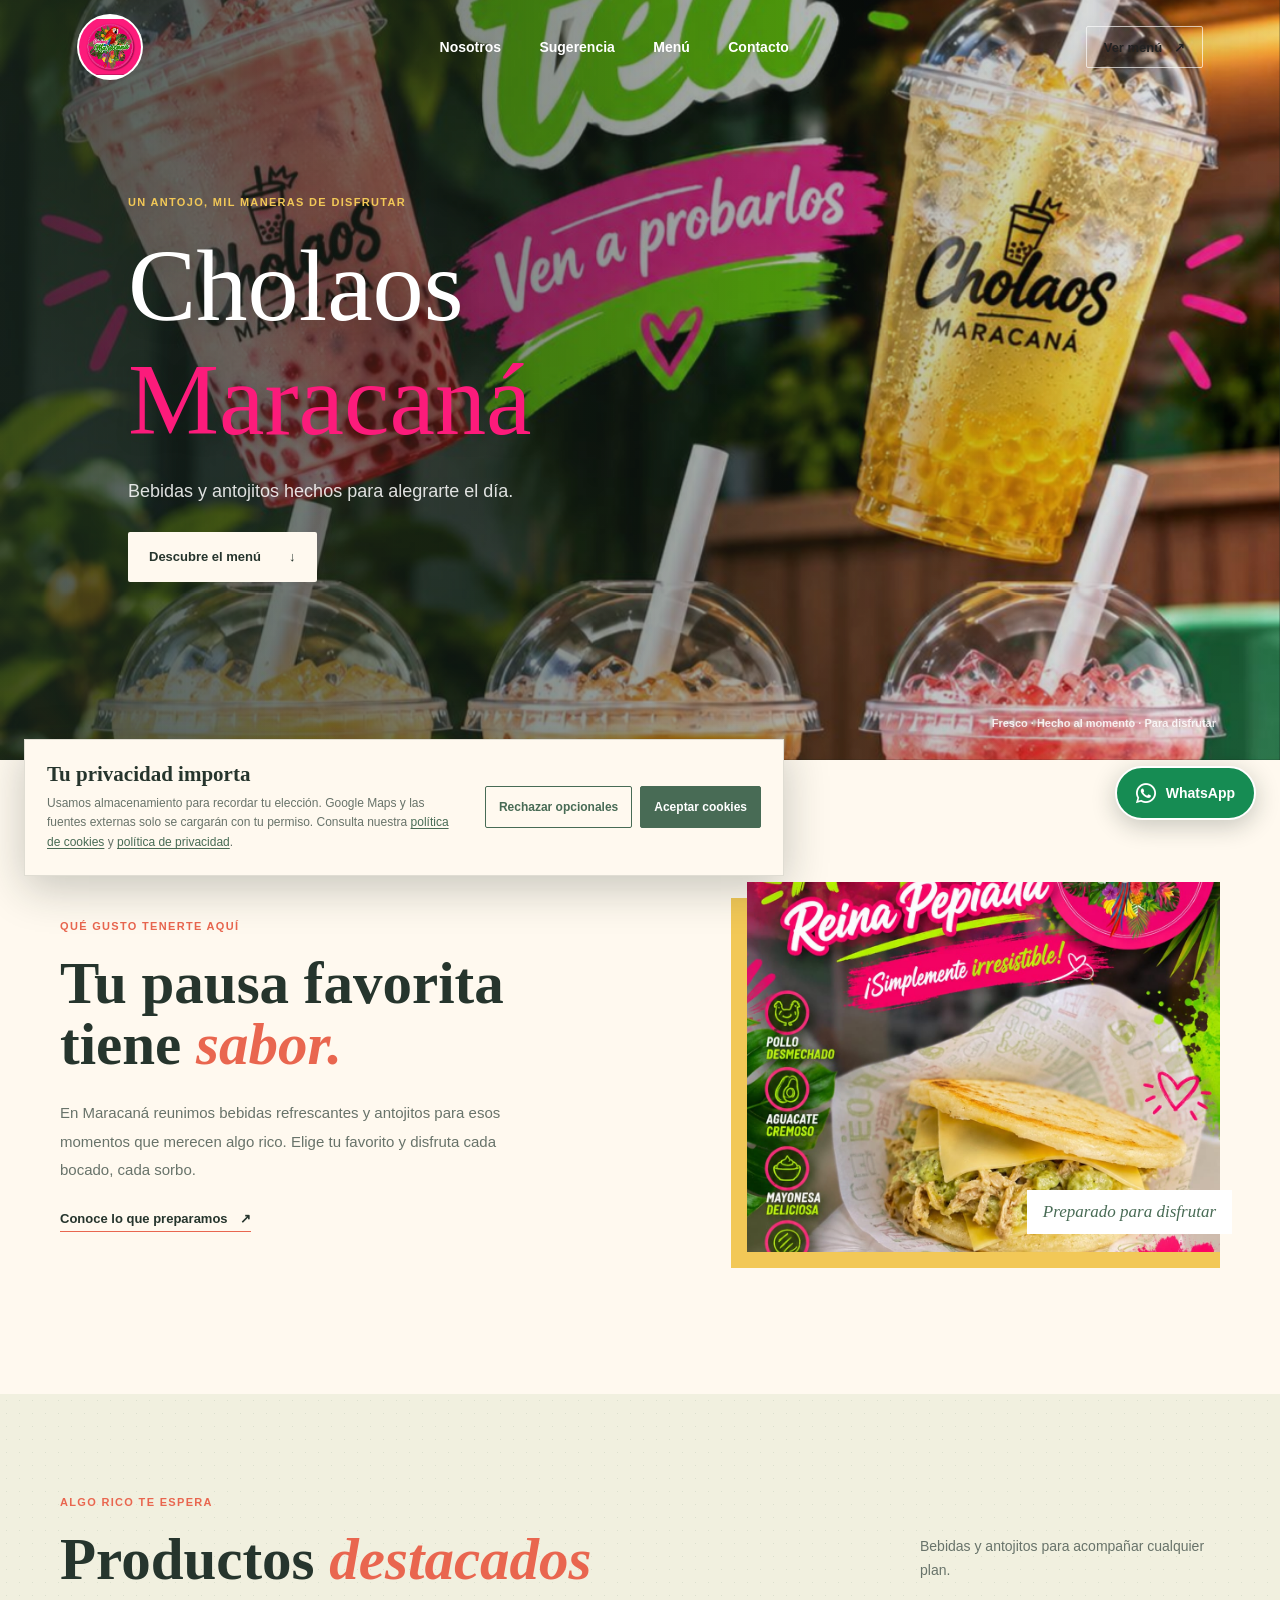
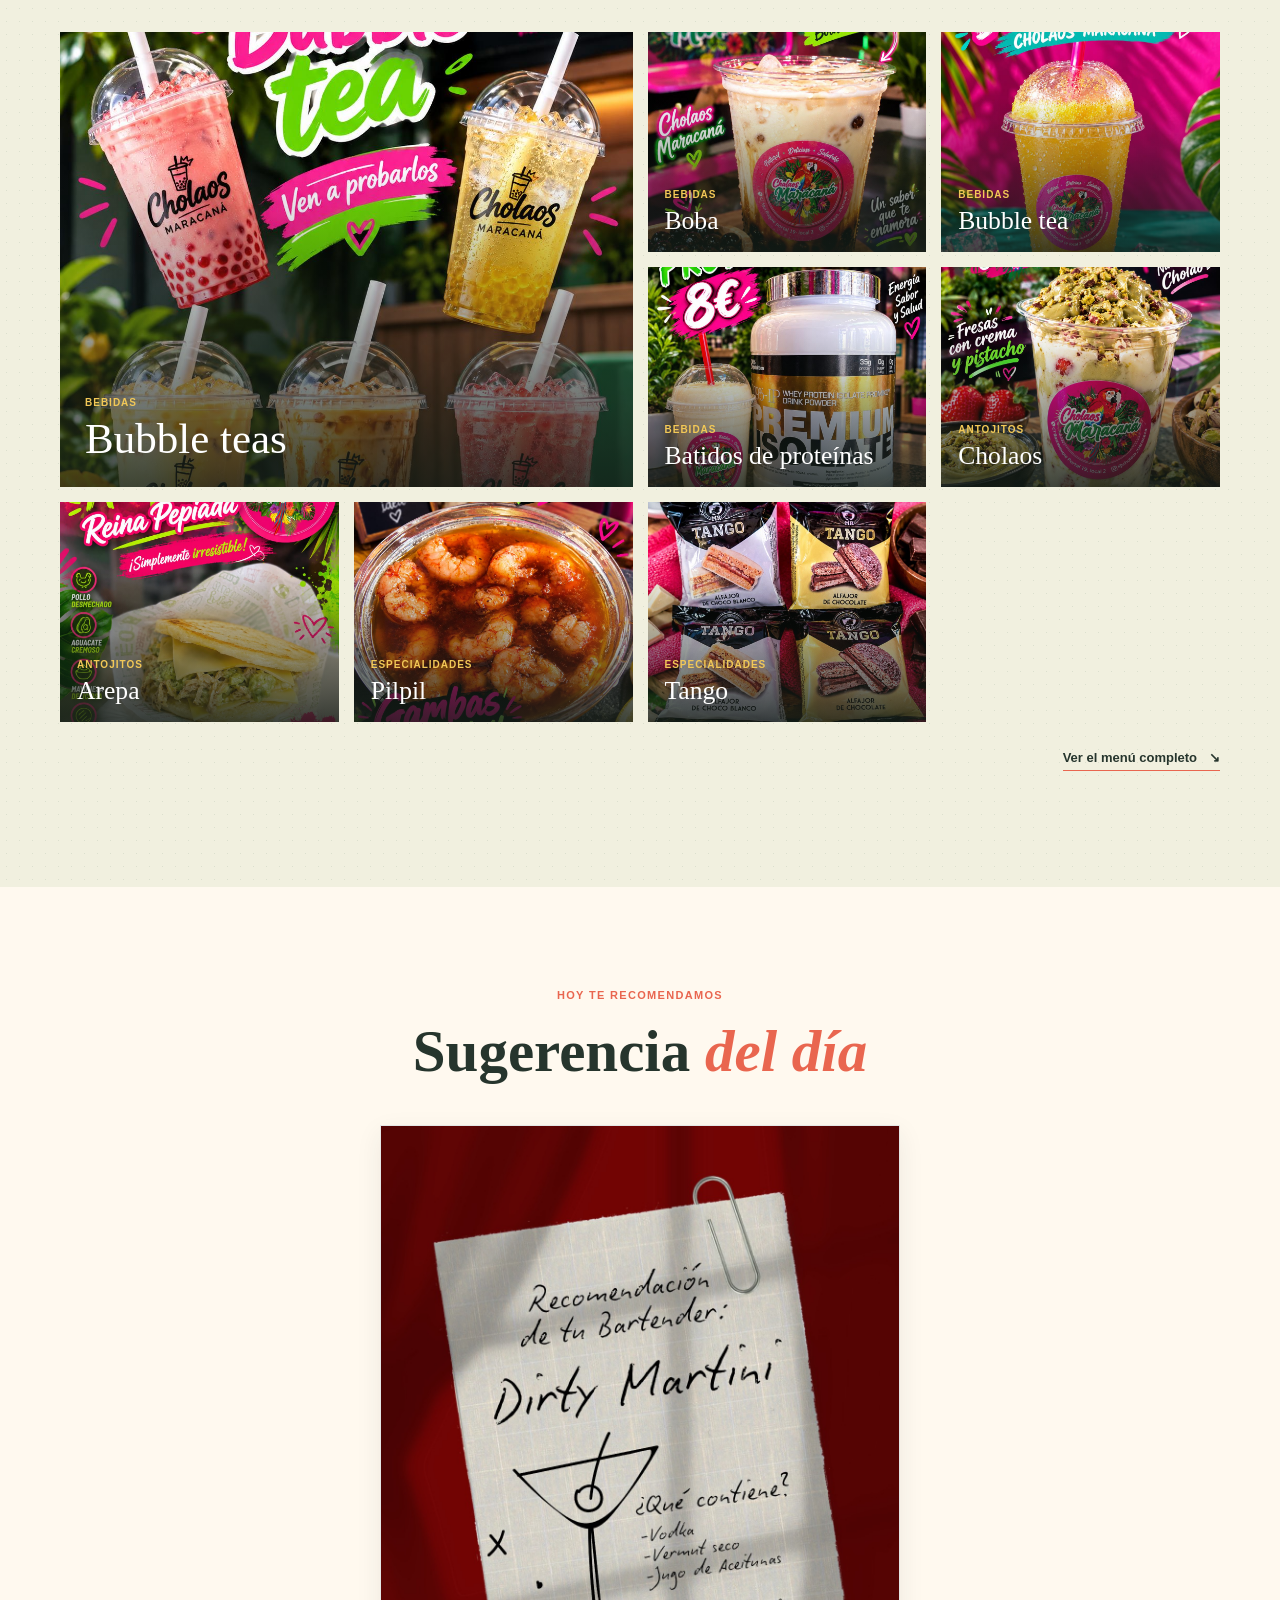
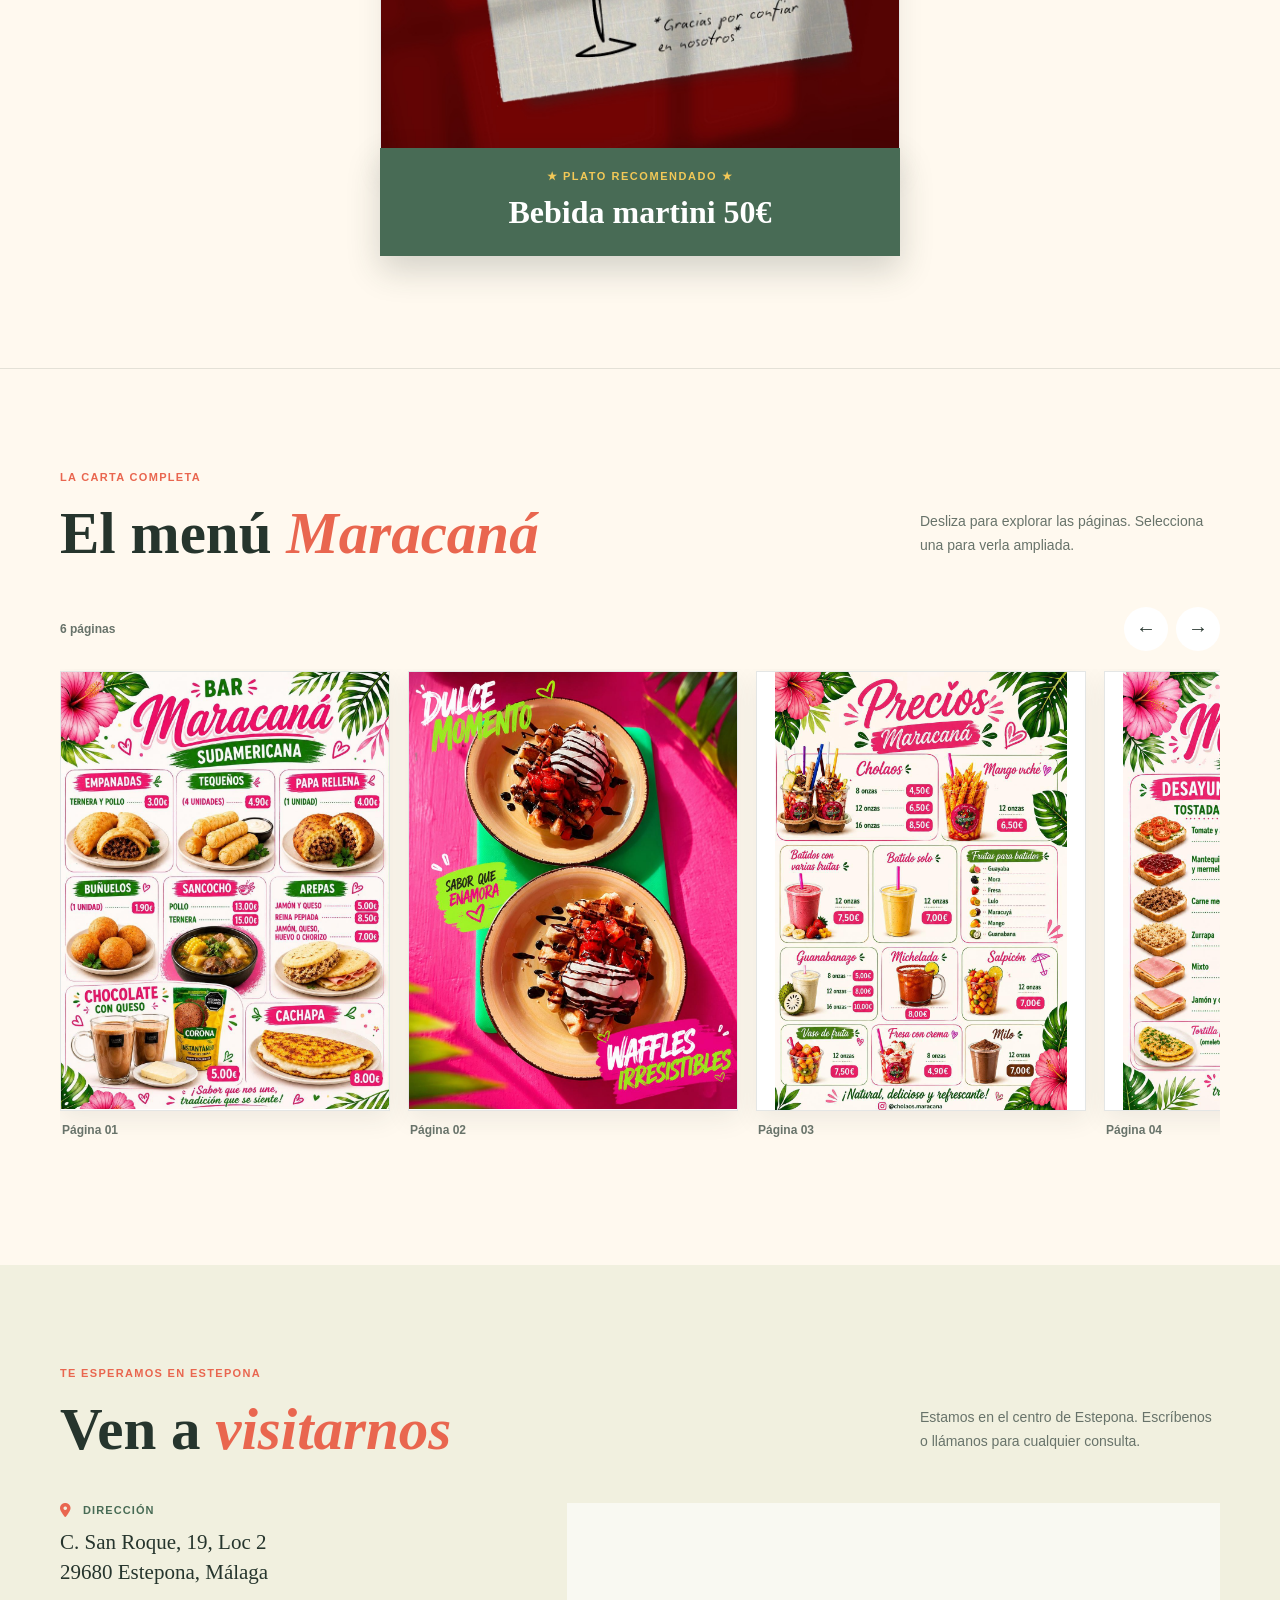
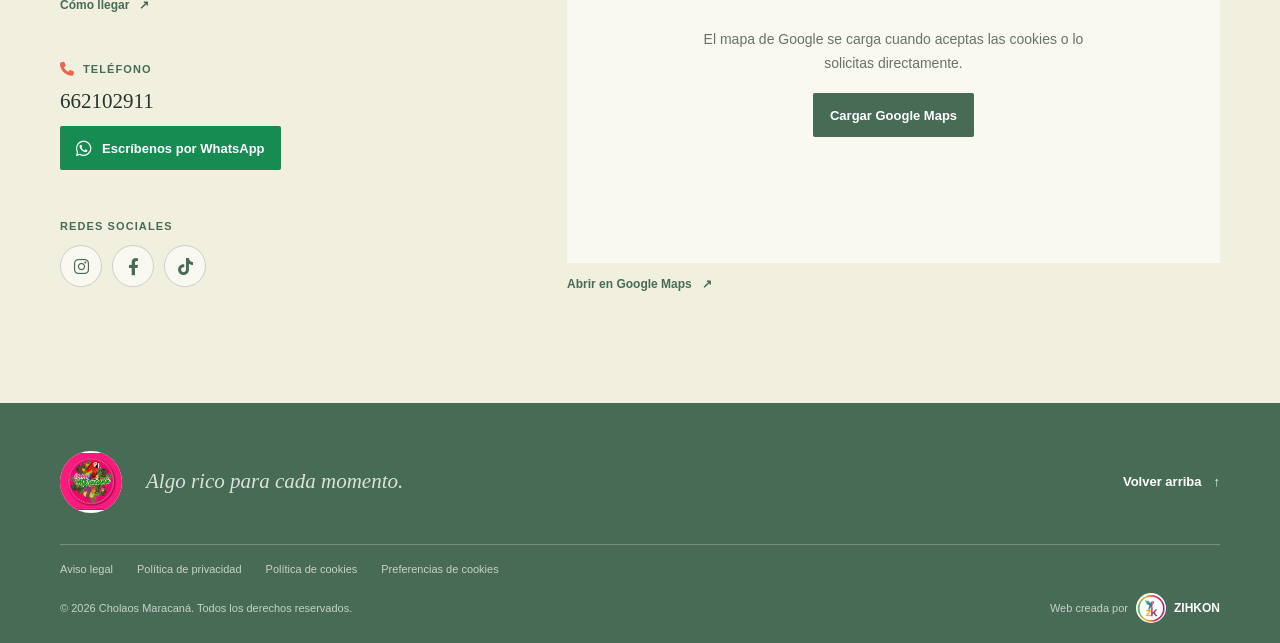
==== commit b14943ff: "combios en la seccion de sugerencias" ====
--- a/index.html
+++ b/index.html
@@ -121,9 +121,9 @@
                               <p class="eyebrow">Hoy te recomendamos</p>
                               <h2>Sugerencia <span>del día</span></h2>
                          </div>
-                         <p data-sugerencia-texto></p>
                     </div>
                     <div class="sugerencia-imagenes" data-sugerencia-imagenes></div>
+                    <p class="sugerencia-texto" data-sugerencia-texto></p>
                     <a class="text-link sugerencia-pdf" data-sugerencia-pdf hidden download>Ver sugerencia (PDF) <span aria-hidden="true">↓</span></a>
                </div>
           </section>
--- a/css/style.css
+++ b/css/style.css
@@ -821,8 +821,27 @@
 /* Kit de restaurante: sugerencia del día y carta (las rellena js/datos-web.js) */
 [hidden] { display: none !important; }
 .sugerencia { padding: 100px 0 112px; background: var(--color-fondo); border-bottom: 1px solid rgba(38, 53, 45, .12); }
-.sugerencia-imagenes { display: flex; flex-wrap: wrap; gap: 18px; }
+.sugerencia .section-wrap { display: flex; flex-direction: column; align-items: center; }
+.sugerencia .section-heading { display: block; text-align: center; }
+.sugerencia-imagenes { display: flex; flex-wrap: wrap; justify-content: center; gap: 18px; }
 .sugerencia-imagenes img { width: min(100%, 520px); max-height: 680px; object-fit: contain; border: 1px solid rgba(38, 53, 45, .12); background: var(--color-superficie); box-shadow: 0 8px 24px rgba(38, 53, 45, .08); }
+.sugerencia-texto {
+  position: relative;
+  width: min(100%, 520px);
+  margin: -26px 0 0;
+  padding: 22px 26px 24px;
+  background: var(--color-primario);
+  box-shadow: 0 14px 32px rgba(38, 53, 45, .2);
+  color: var(--color-texto-invertido);
+  font-family: var(--serif);
+  font-size: clamp(24px, 2.6vw, 32px);
+  font-weight: 600;
+  line-height: 1.25;
+  text-align: center;
+  text-wrap: balance;
+}
+.sugerencia-texto::before { display: block; margin-bottom: 8px; color: var(--color-detalle); font-family: var(--sans); font-size: 11px; font-weight: 700; letter-spacing: .14em; text-transform: uppercase; content: '★ Plato recomendado ★'; }
+.sugerencia-texto:empty { display: none; }
 .sugerencia-pdf, .menu-carousel-pdf { margin-top: 22px; }
 .menu-carousel-track:empty { min-height: calc(clamp(230px, 27vw, 330px) * 4 / 3 + 48px); }
 .sugerencia-pdf:focus-visible, .menu-carousel-pdf:focus-visible { outline: 3px solid var(--brand-pink); outline-offset: 3px; }
@@ -830,5 +849,6 @@
 @media (max-width: 620px) {
   .sugerencia { padding: 76px 0 84px; }
   .sugerencia-imagenes { gap: 12px; }
+  .sugerencia-texto { margin-top: -18px; padding: 18px 18px 20px; }
   .menu-carousel-track:empty { min-height: calc(min(78vw, 320px) * 4 / 3 + 48px); }
 }
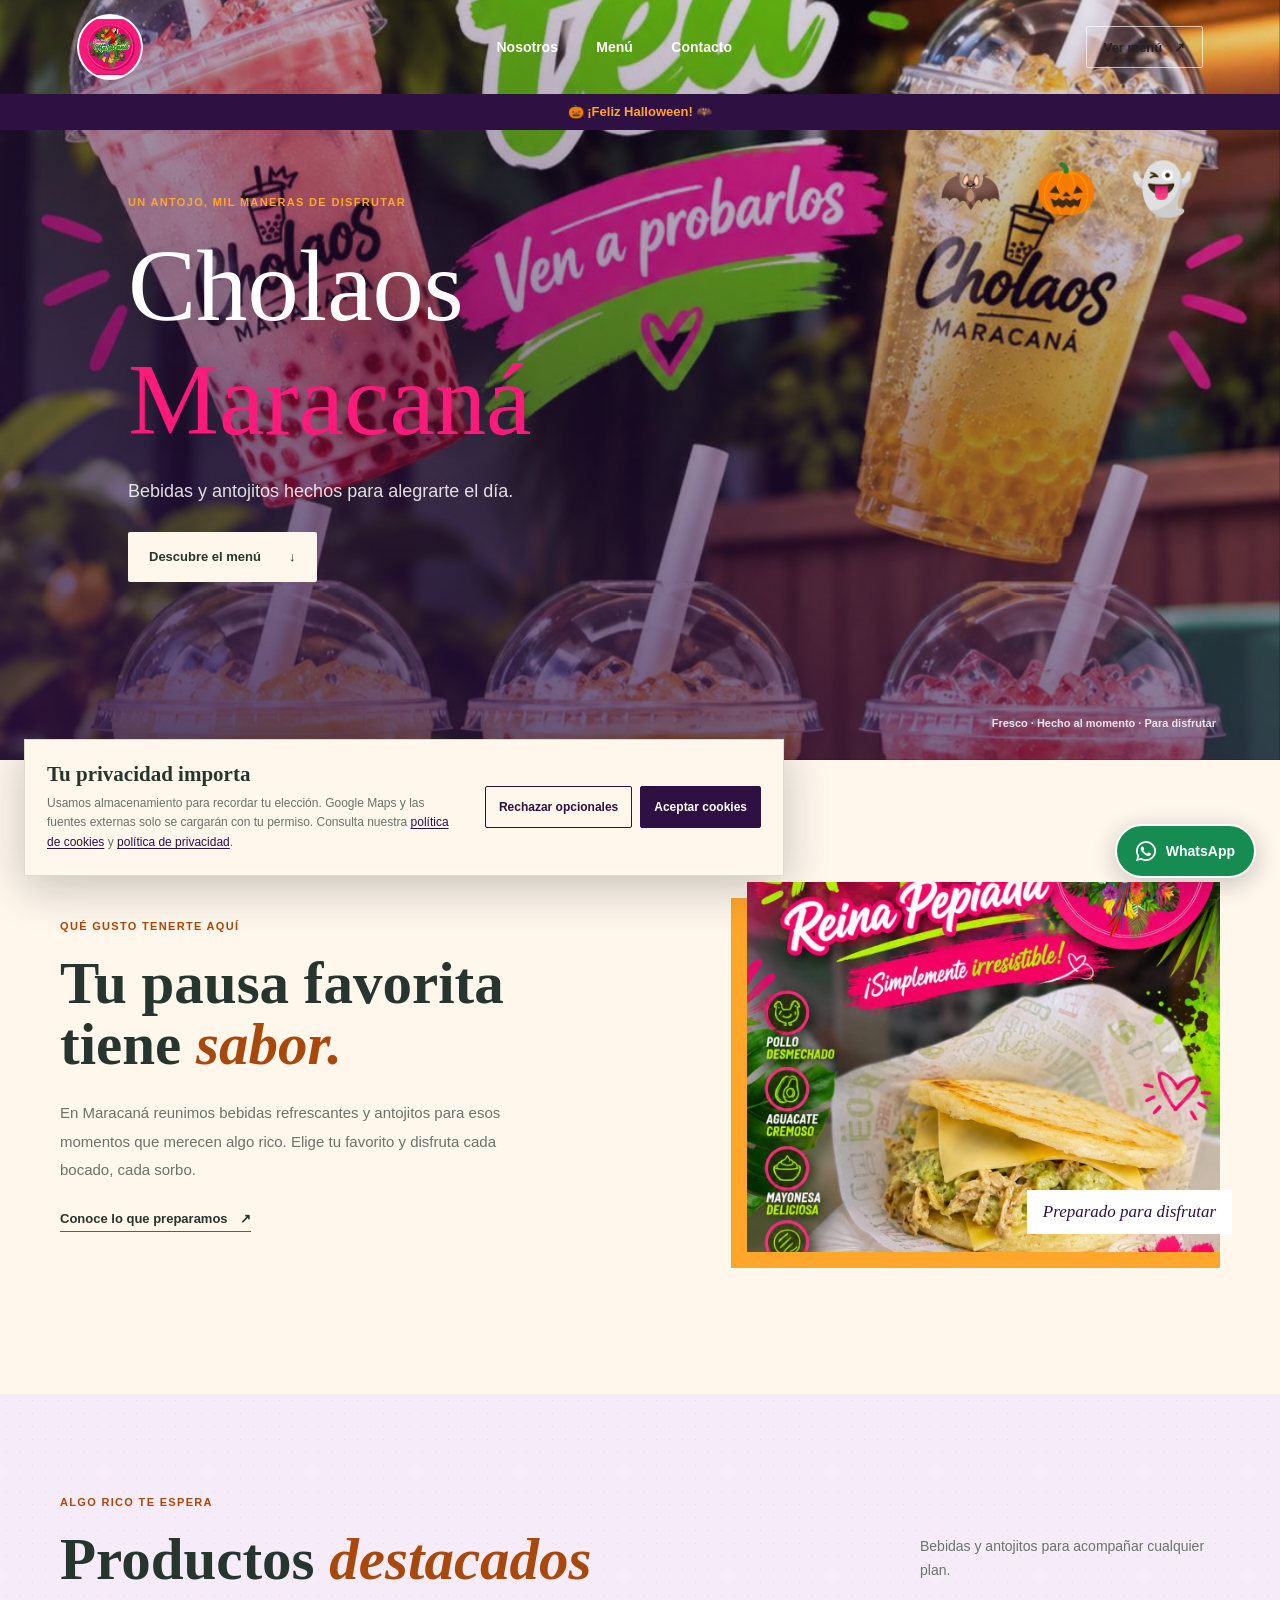
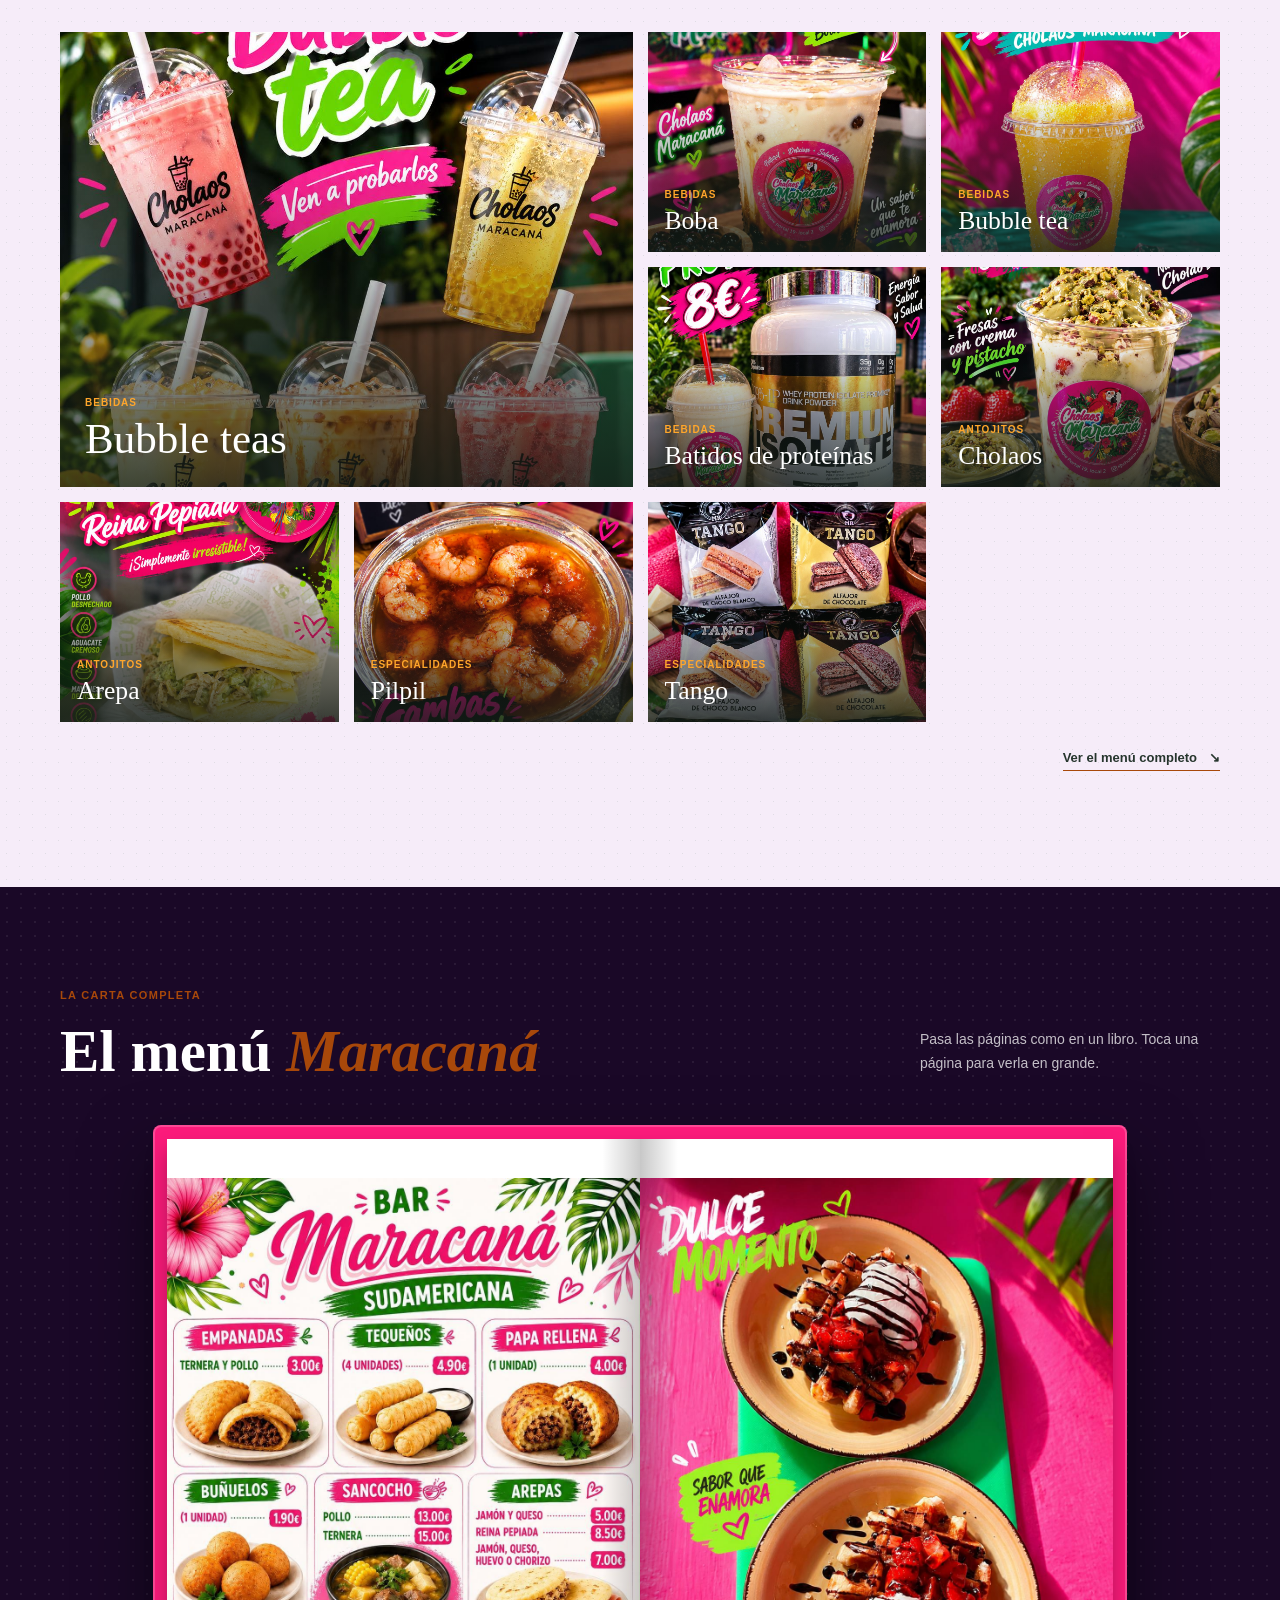
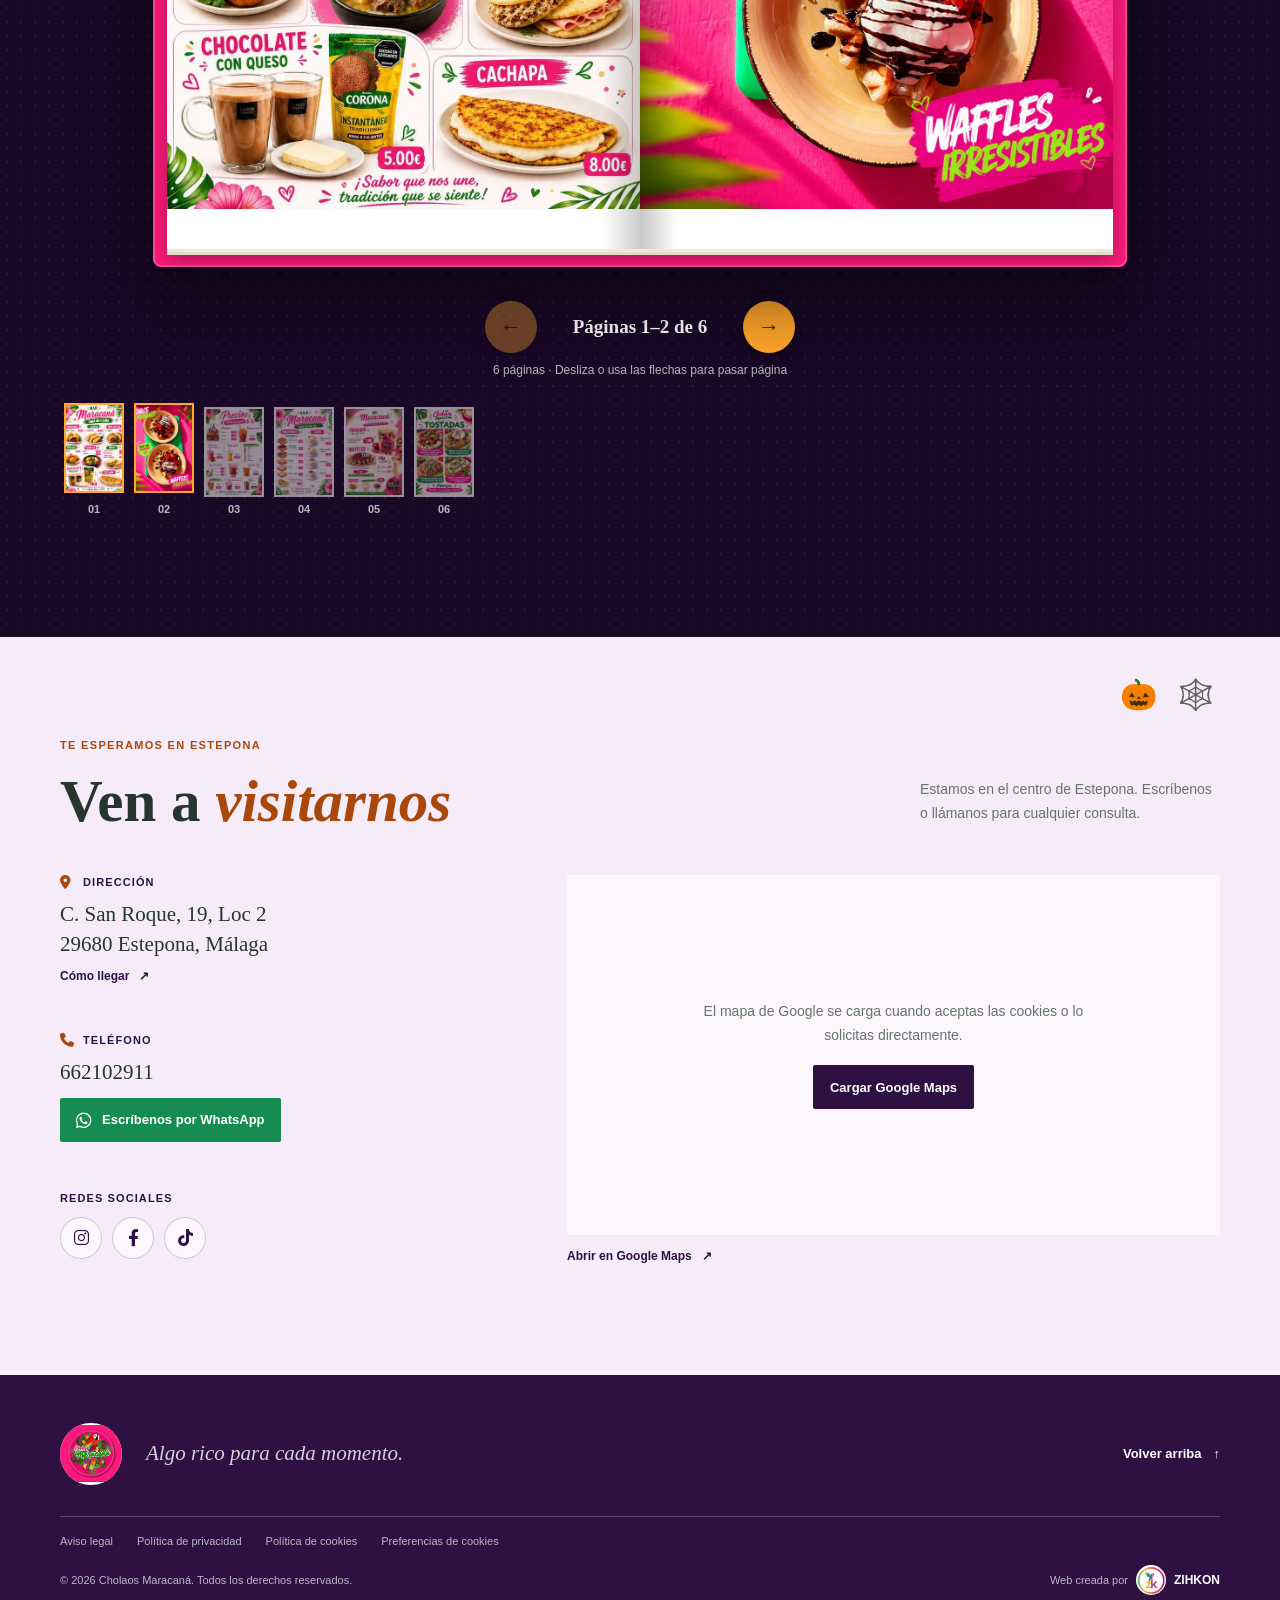
==== commit b1f5a7f6: "cambios en la carta y boton de whatsapp" ====
--- a/index.html
+++ b/index.html
@@ -138,17 +138,22 @@
                               <p class="eyebrow">La carta completa</p>
                               <h2>El menú <span>Maracaná</span></h2>
                          </div>
-                         <p>Desliza para explorar las páginas. Selecciona una para verla ampliada.</p>
-                    </div>
-                    <div class="menu-carousel" role="region" aria-label="Carrusel de páginas del menú">
+                         <p>Pasa las páginas como en un libro. Toca una página para verla en grande.</p>
+                    </div>
+                    <div class="menu-carousel" role="region" aria-roledescription="carrusel" aria-label="Carta de Maracaná">
+                         <div class="carta-libro">
+                              <div class="carta-escena" tabindex="0" aria-label="Carta abierta. Usa las flechas del teclado para pasar página.">
+                                   <button class="carta-hoja carta-hoja-izq" type="button"><img alt=""></button>
+                                   <button class="carta-hoja carta-hoja-der" type="button"><img alt=""></button>
+                              </div>
+                         </div>
                          <div class="menu-carousel-toolbar">
-                              <span class="menu-page-count" data-carta-contador></span>
-                              <div class="menu-carousel-controls">
-                                   <button class="carousel-control" type="button" data-scroll="-1" aria-label="Desplazar menú hacia la izquierda">←</button>
-                                   <button class="carousel-control" type="button" data-scroll="1" aria-label="Desplazar menú hacia la derecha">→</button>
-                              </div>
-                         </div>
-                         <div class="menu-carousel-track" tabindex="0" aria-label="Páginas del menú; usa las flechas para desplazarte" data-carta></div>
+                              <button class="carousel-control" type="button" data-pagina="-1" aria-label="Página anterior">←</button>
+                              <span class="carta-indicador" aria-live="polite"></span>
+                              <button class="carousel-control" type="button" data-pagina="1" aria-label="Página siguiente">→</button>
+                         </div>
+                         <p class="carta-ayuda"><span class="menu-page-count" data-carta-contador></span> · Desliza o usa las flechas para pasar página</p>
+                         <div class="menu-carousel-track" aria-label="Todas las páginas de la carta" data-carta></div>
                          <a class="text-link menu-carousel-pdf" data-carta-pdf hidden download>Descargar carta (PDF) <span aria-hidden="true">↓</span></a>
                     </div>
                </div>
@@ -237,7 +242,7 @@
      <!-- FIN SECCIÓN: Pie de página -->
 
      <!-- SECCIÓN: Botón de WhatsApp y aviso de cookies -->
-     <a class="whatsapp-fab" href="https://wa.me/34662102911?text=Hola%2C%20quiero%20consultar%20el%20men%C3%BA%20de%20Cholaos%20Maracan%C3%A1" target="_blank" rel="noopener noreferrer" aria-label="Contactar a Cholaos Maracaná por WhatsApp" style="bottom: 80px"><i class="fa-brands fa-whatsapp" aria-hidden="true"></i><span>WhatsApp</span></a>
+     <a class="whatsapp-fab" href="https://wa.me/34662102911?text=Hola%2C%20quiero%20consultar%20el%20men%C3%BA%20de%20Cholaos%20Maracan%C3%A1" target="_blank" rel="noopener noreferrer" aria-label="Contactar a Cholaos Maracaná por WhatsApp"><i class="fa-brands fa-whatsapp" aria-hidden="true"></i><span>WhatsApp</span></a>
      <aside class="cookie-banner" id="cookie-banner" aria-labelledby="cookie-title" aria-describedby="cookie-copy" hidden>
           <div class="cookie-copy">
                <h2 id="cookie-title">Tu privacidad importa</h2>
@@ -250,69 +255,6 @@
      </aside>
      <!-- FIN SECCIÓN: Botón de WhatsApp y aviso de cookies -->
      <script>
-          const carousel = document.querySelector('.menu-carousel-track');
-          const pageButtons = [];
-          const viewer = document.querySelector('#menu-viewer');
-          const viewerImage = viewer.querySelector('.viewer-image');
-          const viewerCount = viewer.querySelector('.viewer-count');
-          let activePage = 0;
-
-          document.querySelectorAll('[data-scroll]').forEach((button) => {
-               button.addEventListener('click', () => {
-                    carousel.scrollBy({ left: Number(button.dataset.scroll) * carousel.clientWidth * .8, behavior: 'smooth' });
-               });
-          });
-
-          const showPage = (index) => {
-               activePage = (index + pageButtons.length) % pageButtons.length;
-               const thumbnail = pageButtons[activePage].querySelector('img');
-               viewerImage.src = thumbnail.src;
-               viewerImage.alt = `Menú, página ${activePage + 1} de ${pageButtons.length}`;
-               viewerCount.textContent = `Página ${activePage + 1} de ${pageButtons.length}`;
-          };
-
-          // js/datos-web.js mete en el carrusel las imágenes de data/carta.json; aquí se convierten en páginas ampliables.
-          document.addEventListener('carta:lista', () => {
-               const images = [...carousel.querySelectorAll(':scope > img')];
-               pageButtons.length = 0;
-               carousel.replaceChildren(...images.map((image, index) => {
-                    const slide = document.createElement('article');
-                    const button = document.createElement('button');
-                    const label = document.createElement('span');
-                    slide.className = 'menu-page-slide';
-                    button.className = 'menu-page-open';
-                    button.type = 'button';
-                    button.setAttribute('aria-label', `Ampliar página ${index + 1} del menú`);
-                    button.addEventListener('click', () => {
-                         showPage(index);
-                         viewer.showModal();
-                    });
-                    image.alt = '';
-                    button.append(image);
-                    label.className = 'menu-page-label';
-                    label.textContent = `Página ${String(index + 1).padStart(2, '0')}`;
-                    slide.append(button, label);
-                    pageButtons.push(button);
-                    return slide;
-               }));
-          });
-
-          viewer.querySelector('.viewer-close').addEventListener('click', () => viewer.close());
-          viewer.querySelectorAll('[data-view]').forEach((button) => {
-               button.addEventListener('click', () => showPage(activePage + Number(button.dataset.view)));
-          });
-          viewer.addEventListener('click', (event) => {
-               if (event.target === viewer) viewer.close();
-          });
-          viewer.addEventListener('keydown', (event) => {
-               if (event.key === 'Escape') {
-                    event.preventDefault();
-                    viewer.close();
-               }
-               if (event.key === 'ArrowLeft') showPage(activePage - 1);
-               if (event.key === 'ArrowRight') showPage(activePage + 1);
-          });
-
           const consentKey = 'maracana-cookie-consent';
           const cookieBanner = document.querySelector('#cookie-banner');
           const fontsLink = document.querySelector('#brand-fonts');
@@ -364,6 +306,7 @@
                document.querySelector('#accept-cookies').focus();
           });
      </script>
+     <script src="js/carta-libro.js" defer></script>
      <script src="js/datos-web.js" defer></script>
 </body>
 </html>
--- a/css/style.css
+++ b/css/style.css
@@ -684,11 +684,33 @@
 }
 
 .featured-menu-link { display: flex; justify-content: flex-end; margin: 28px 0 0; }
-.full-menu-section { padding: 100px 0 112px; background: var(--color-fondo); }
-.menu-carousel { min-width: 0; }
-.menu-carousel-toolbar { display: flex; align-items: center; justify-content: space-between; margin-bottom: 18px; }
-.menu-page-count, .menu-page-label { color: var(--muted); font-size: 12px; font-weight: 700; }
-.menu-carousel-controls { display: flex; gap: 8px; }
+/* Carta en forma de libro (js/carta-libro.js) */
+.full-menu-section { padding: 100px 0 112px; background-color: var(--color-primario-oscuro); background-image: radial-gradient(rgba(255, 255, 255, .07) .8px, transparent .8px); background-size: 14px 14px; color: var(--color-texto-invertido); }
+.full-menu-section .section-heading > p { color: rgba(255, 255, 255, .74); }
+.menu-carousel { display: grid; min-width: 0; justify-items: center; }
+.carta-libro { position: relative; width: min(100%, 460px); padding: 14px 14px 18px; border-radius: 8px; background: var(--brand-pink); box-shadow: 0 34px 70px rgba(0, 0, 0, .5), inset 0 0 0 2px rgba(255, 255, 255, .2); }
+.carta-libro.es-doble { width: min(100%, 1040px, calc((100svh - 190px) * 4 / 3 + 28px)); }
+.carta-escena { position: relative; display: grid; grid-template-columns: 1fr; aspect-ratio: 2 / 3; background: var(--color-superficie); box-shadow: 0 3px 0 #efe9dc, 0 6px 0 #e2dbcb, 0 12px 20px rgba(0, 0, 0, .3); perspective: 2400px; touch-action: pan-y; }
+.carta-libro.es-doble .carta-escena { grid-template-columns: 1fr 1fr; aspect-ratio: 4 / 3; }
+.carta-escena:focus-visible { outline: 3px solid var(--color-detalle); outline-offset: 6px; }
+.carta-hoja { position: relative; display: block; width: 100%; height: 100%; min-width: 0; overflow: hidden; padding: 0; border: 0; background: var(--color-superficie); cursor: zoom-in; }
+.carta-hoja:disabled { cursor: default; }
+.carta-hoja:focus-visible { outline: 3px solid var(--color-detalle); outline-offset: -3px; }
+.carta-hoja img, .carta-cara img { width: 100%; height: 100%; object-fit: contain; -webkit-user-drag: none; user-select: none; }
+.carta-hoja img:not([src]) { visibility: hidden; }
+.carta-libro.es-doble .carta-hoja::after { position: absolute; inset: 0; pointer-events: none; content: ''; }
+.carta-libro.es-doble .carta-hoja-izq::after { background: linear-gradient(to left, rgba(0, 0, 0, .2), transparent 8%); }
+.carta-libro.es-doble .carta-hoja-der::after { background: linear-gradient(to right, rgba(0, 0, 0, .22), transparent 8%); }
+.carta-giro { position: absolute; z-index: 3; top: 0; bottom: 0; left: 0; width: 100%; pointer-events: none; transform-origin: left center; transform-style: preserve-3d; }
+.carta-giro-der { left: 50%; width: 50%; }
+.carta-giro-izq { width: 50%; transform-origin: right center; }
+.carta-cara { position: absolute; inset: 0; overflow: hidden; background: var(--color-superficie); box-shadow: 0 0 30px rgba(0, 0, 0, .28); backface-visibility: hidden; -webkit-backface-visibility: hidden; }
+.carta-cara::after { position: absolute; inset: 0; background: linear-gradient(to right, rgba(0, 0, 0, .14), transparent 25%, transparent 75%, rgba(0, 0, 0, .14)); content: ''; }
+.carta-cara-dorso { transform: rotateY(180deg); }
+.menu-carousel-toolbar { display: flex; align-items: center; justify-content: center; gap: 18px; margin-top: 34px; }
+.carta-indicador { min-width: 170px; font-family: var(--serif); font-size: 19px; font-weight: 600; text-align: center; }
+.carta-ayuda { margin: 10px 0 0; color: rgba(255, 255, 255, .7); font-size: 12px; text-align: center; }
+.carta-ayuda .menu-page-count { color: inherit; font-size: inherit; }
 .carousel-control, .viewer-close, .viewer-step {
   display: inline-grid;
   width: 44px;
@@ -701,38 +723,19 @@
   cursor: pointer;
   font: inherit;
   font-size: 20px;
-  transition: background .2s ease, color .2s ease, border-color .2s ease;
-}
-.carousel-control:hover, .viewer-close:hover, .viewer-step:hover { border-color: var(--color-primario); background: var(--color-primario); color: var(--color-texto-invertido); }
-.menu-carousel-track {
-  display: flex;
-  gap: 18px;
-  overflow-x: auto;
-  padding: 2px 2px 16px;
-  overscroll-behavior-inline: contain;
-  scroll-behavior: smooth;
-  scroll-snap-type: x mandatory;
-  scrollbar-color: var(--color-primario) rgba(72, 107, 85, .14);
-  scrollbar-width: thin;
-  -webkit-overflow-scrolling: touch;
-}
-.menu-page-slide { flex: 0 0 clamp(230px, 27vw, 330px); min-width: 0; scroll-snap-align: start; }
-.menu-page-open {
-  display: block;
-  width: 100%;
-  aspect-ratio: 3 / 4;
-  overflow: hidden;
-  padding: 0;
-  border: 1px solid rgba(38, 53, 45, .12);
-  background: var(--color-superficie);
-  box-shadow: 0 8px 24px rgba(38, 53, 45, .08);
-  cursor: zoom-in;
-  transition: box-shadow .2s ease, transform .2s ease;
-}
-.menu-page-open:hover { transform: translateY(-3px); box-shadow: 0 14px 32px rgba(38, 53, 45, .16); }
+  transition: background .2s ease, color .2s ease, border-color .2s ease, opacity .2s ease;
+}
+.carousel-control { width: 52px; height: 52px; background: var(--color-detalle); box-shadow: 0 6px 18px rgba(0, 0, 0, .3); font-size: 22px; font-weight: 700; }
+.carousel-control:disabled { opacity: .35; cursor: default; }
+.carousel-control:not(:disabled):hover, .viewer-close:hover, .viewer-step:hover { border-color: var(--color-primario); background: var(--color-primario); color: var(--color-texto-invertido); }
 .menu-page-open:focus-visible, .carousel-control:focus-visible, .viewer-close:focus-visible, .viewer-step:focus-visible { outline: 3px solid var(--brand-pink); outline-offset: 3px; }
-.menu-page-open img { width: 100%; height: 100%; object-fit: contain; }
-.menu-page-label { display: block; padding: 12px 2px 0; }
+.menu-carousel-track { display: flex; max-width: 100%; min-height: 118px; gap: 10px; overflow-x: auto; margin-top: 22px; padding: 8px 4px 10px; scroll-snap-type: x proximity; scrollbar-color: rgba(255, 255, 255, .35) transparent; scrollbar-width: thin; }
+.menu-page-slide { flex: 0 0 60px; scroll-snap-align: center; text-align: center; }
+.menu-page-open { display: block; width: 100%; aspect-ratio: 2 / 3; overflow: hidden; padding: 0; border: 2px solid transparent; background: var(--color-superficie); cursor: pointer; opacity: .55; transition: opacity .2s ease, transform .2s ease, border-color .2s ease; }
+.menu-page-open:hover { opacity: .9; }
+.menu-page-open.es-actual { border-color: var(--color-detalle); opacity: 1; transform: translateY(-4px); }
+.menu-page-open img { width: 100%; height: 100%; object-fit: cover; }
+.menu-page-label { display: block; padding-top: 6px; color: rgba(255, 255, 255, .7); font-size: 11px; font-weight: 700; }
 .menu-viewer {
   position: fixed;
   inset: 0;
@@ -799,8 +802,9 @@
 
 @media (max-width: 620px) {
   .full-menu-section { padding: 76px 0 84px; }
-  .menu-page-slide { flex-basis: min(78vw, 320px); }
-  .menu-carousel-track { gap: 12px; margin-right: 0; padding-right: 20px; }
+  .carta-libro { padding: 9px 9px 13px; }
+  .menu-carousel-toolbar { margin-top: 26px; }
+  .carta-indicador { min-width: 130px; font-size: 17px; }
   .menu-viewer { padding: 12px; }
   .viewer-image { max-width: 100%; max-height: calc(100dvh - 104px); }
   .viewer-step { top: auto; bottom: 8px; transform: none; }
@@ -843,12 +847,10 @@
 .sugerencia-texto::before { display: block; margin-bottom: 8px; color: var(--color-detalle); font-family: var(--sans); font-size: 11px; font-weight: 700; letter-spacing: .14em; text-transform: uppercase; content: '★ Plato recomendado ★'; }
 .sugerencia-texto:empty { display: none; }
 .sugerencia-pdf, .menu-carousel-pdf { margin-top: 22px; }
-.menu-carousel-track:empty { min-height: calc(clamp(230px, 27vw, 330px) * 4 / 3 + 48px); }
 .sugerencia-pdf:focus-visible, .menu-carousel-pdf:focus-visible { outline: 3px solid var(--brand-pink); outline-offset: 3px; }
 
 @media (max-width: 620px) {
   .sugerencia { padding: 76px 0 84px; }
   .sugerencia-imagenes { gap: 12px; }
   .sugerencia-texto { margin-top: -18px; padding: 18px 18px 20px; }
-  .menu-carousel-track:empty { min-height: calc(min(78vw, 320px) * 4 / 3 + 48px); }
-}
+}
--- a/css/tema.css
+++ b/css/tema.css
@@ -1,4 +1,4 @@
-@import url("temas/original.css");
+@import url("temas/halloween.css");
 
 /*
   TEMA DE LA WEB: es el ÚNICO archivo que hay que tocar para cambiar de tema o de colores.
@@ -82,3 +82,4 @@
 @media (prefers-reduced-motion: reduce) {
   .hero::after, .contact-section::before { animation: none; }
 }
+
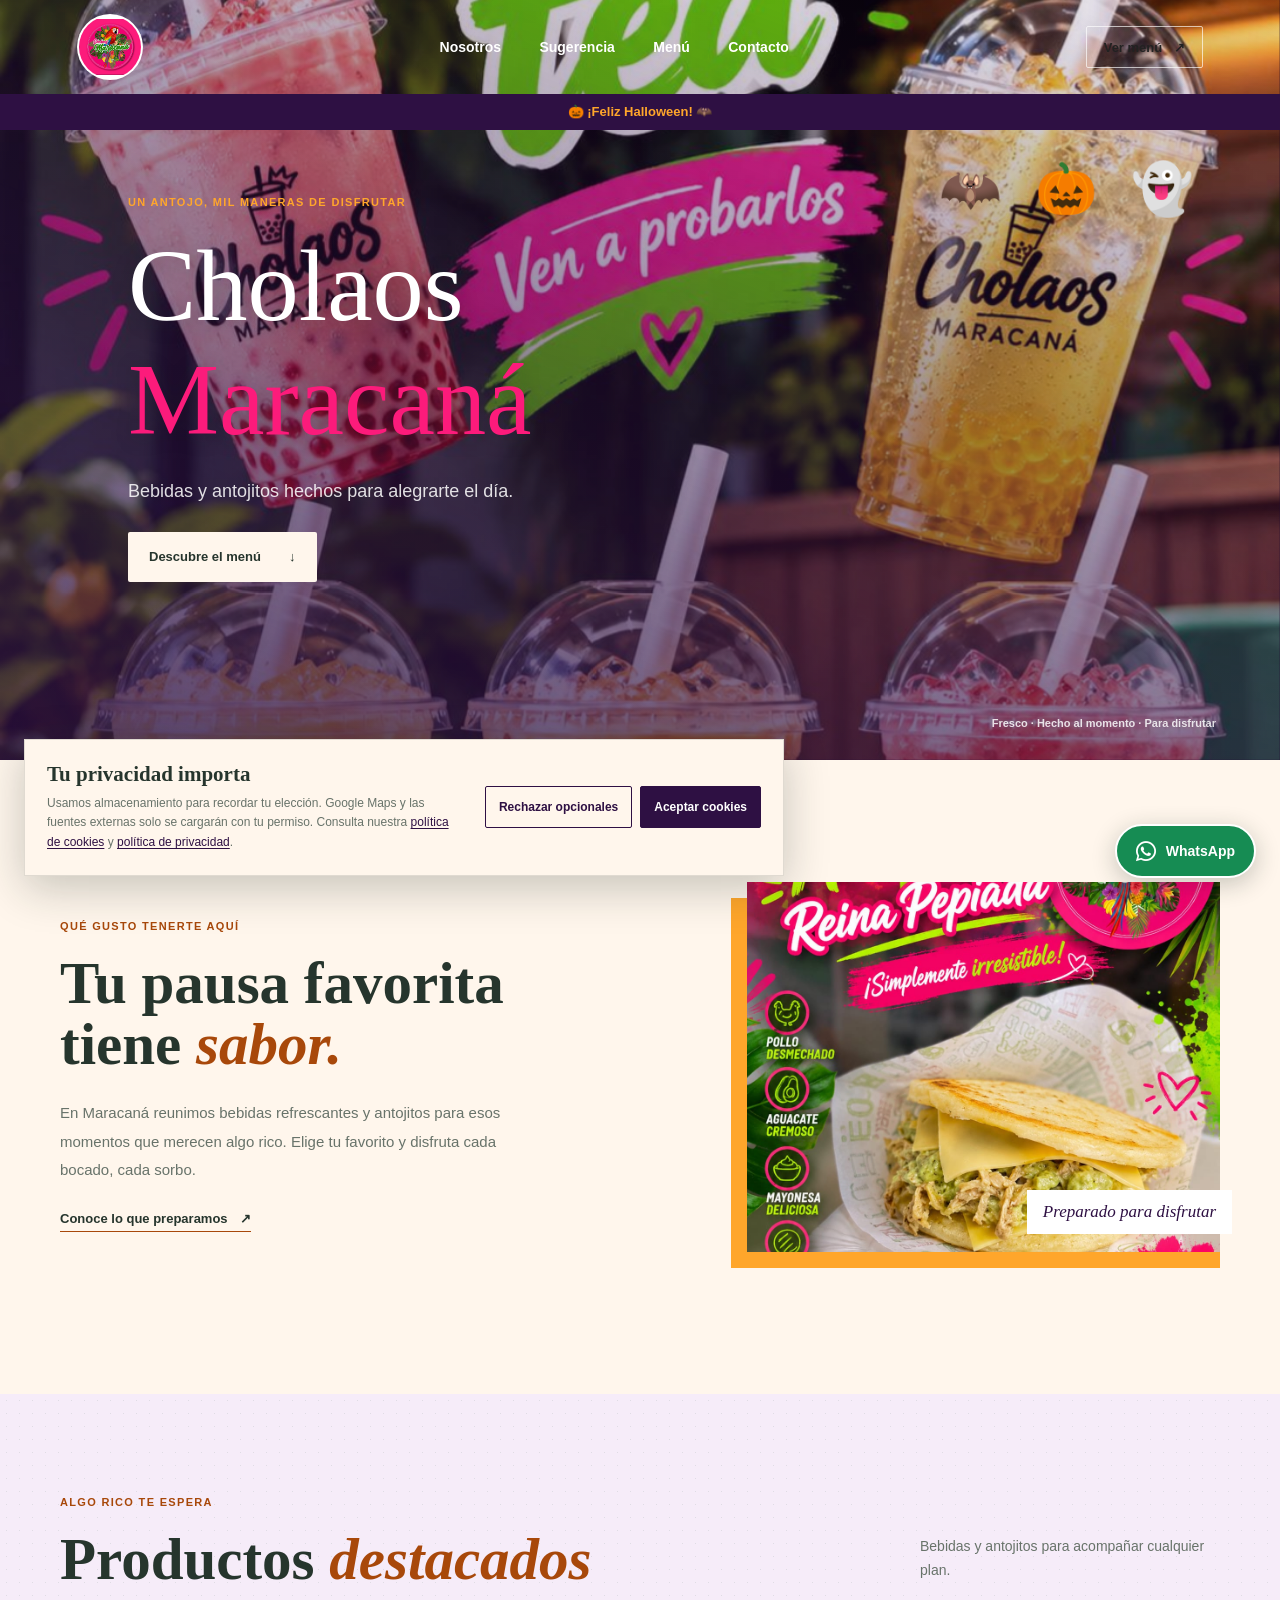
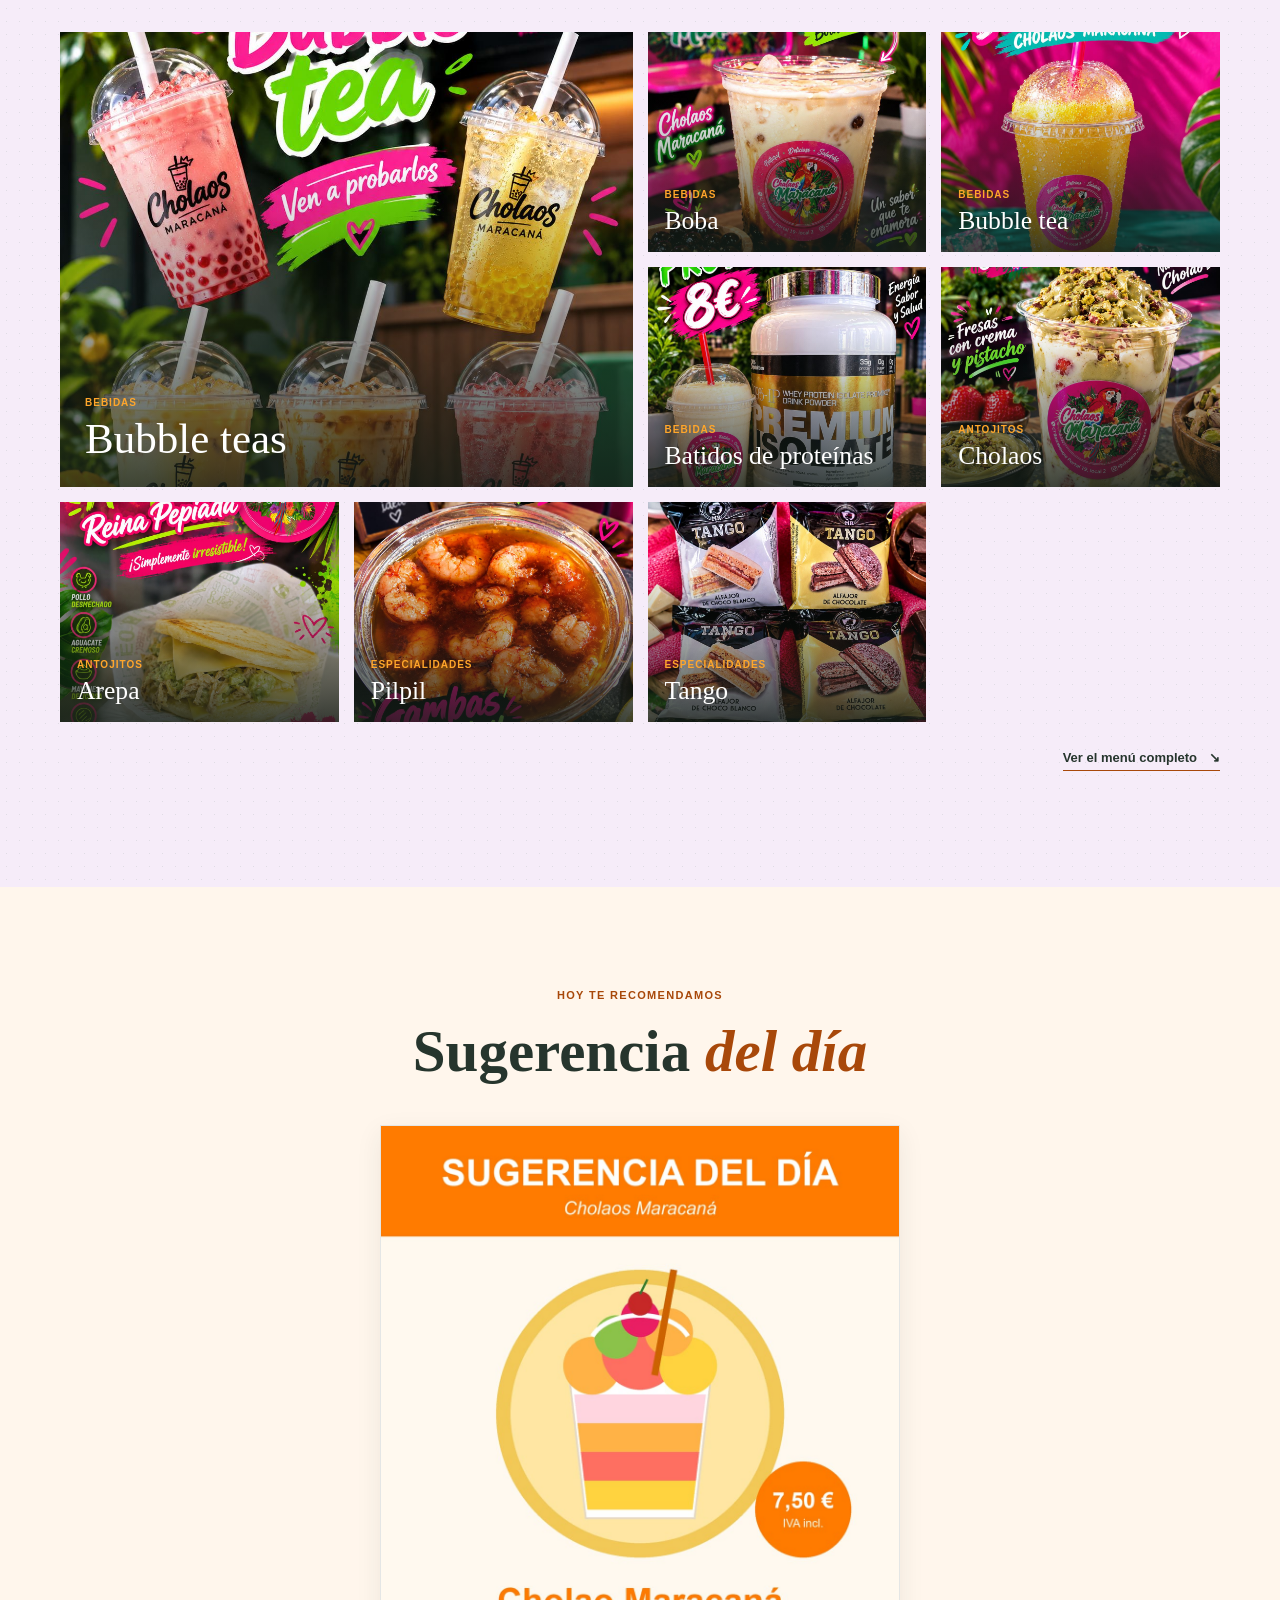
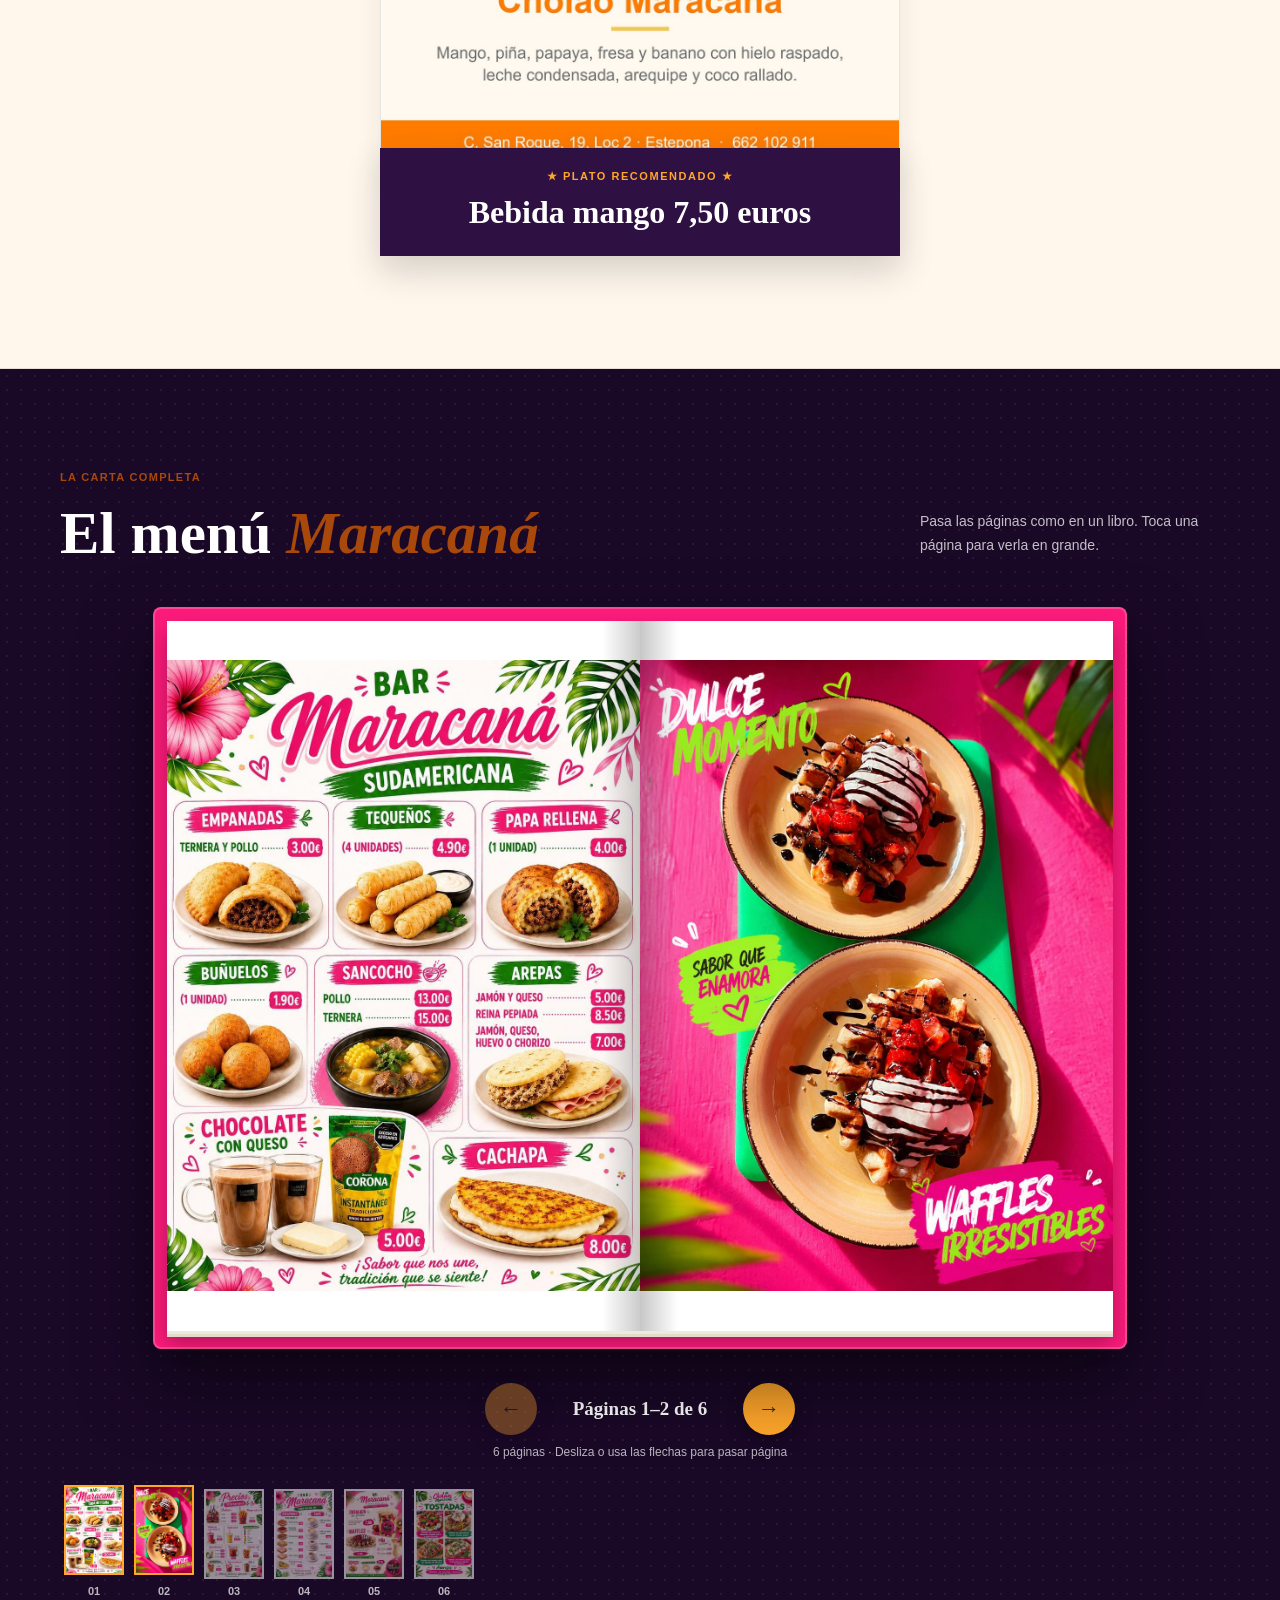
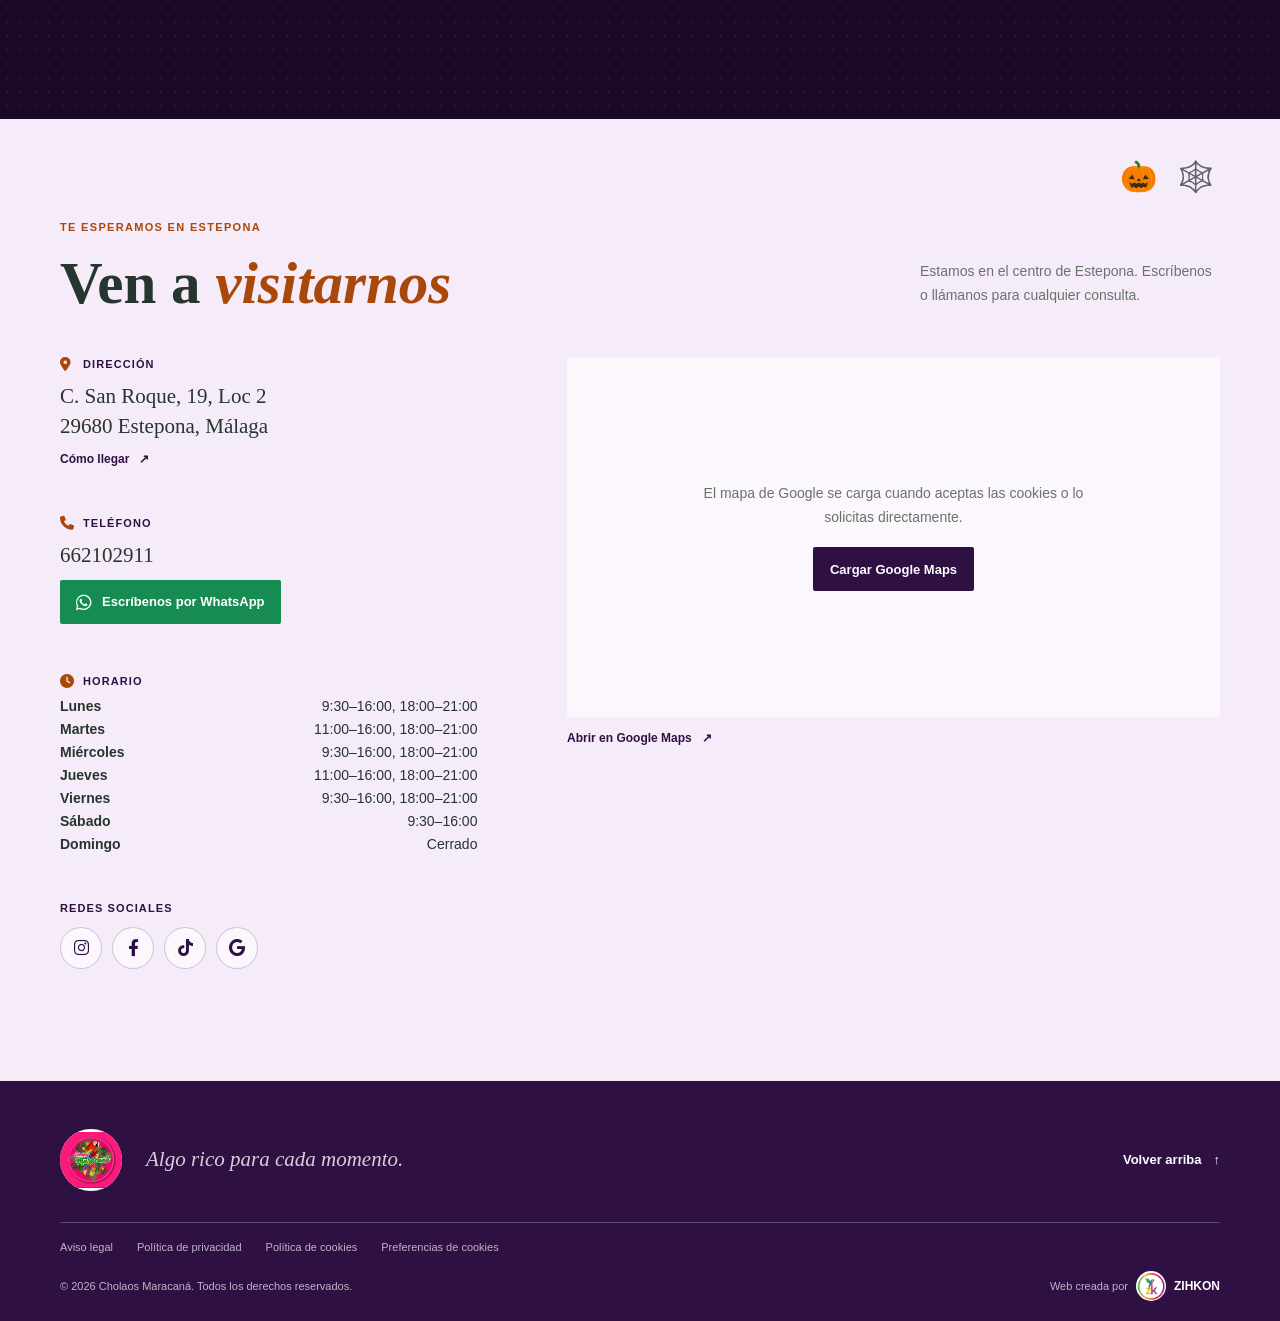
==== commit 6e56b621: "horario y redes" ====
--- a/index.html
+++ b/index.html
@@ -182,12 +182,27 @@
                                    <a class="contact-value" href="tel:+34662102911">662102911</a>
                                    <a class="whatsapp-inline" href="https://wa.me/34662102911?text=Hola%2C%20quiero%20consultar%20el%20men%C3%BA%20de%20Cholaos%20Maracan%C3%A1" target="_blank" rel="noopener noreferrer"><i class="fa-brands fa-whatsapp" aria-hidden="true"></i> Escríbenos por WhatsApp</a>
                               </div>
+                              <!-- SECCIÓN: Horario -->
+                              <div class="contact-detail" id="horario">
+                                   <span class="contact-label"><i class="fa-solid fa-clock" aria-hidden="true"></i> Horario</span>
+                                   <dl class="hours-list">
+                                        <div><dt>Lunes</dt><dd>9:30–16:00, 18:00–21:00</dd></div>
+                                        <div><dt>Martes</dt><dd>11:00–16:00, 18:00–21:00</dd></div>
+                                        <div><dt>Miércoles</dt><dd>9:30–16:00, 18:00–21:00</dd></div>
+                                        <div><dt>Jueves</dt><dd>11:00–16:00, 18:00–21:00</dd></div>
+                                        <div><dt>Viernes</dt><dd>9:30–16:00, 18:00–21:00</dd></div>
+                                        <div><dt>Sábado</dt><dd>9:30–16:00</dd></div>
+                                        <div><dt>Domingo</dt><dd>Cerrado</dd></div>
+                                   </dl>
+                              </div>
+                              <!-- FIN SECCIÓN: Horario -->
                               <div class="contact-socials">
                                    <span class="contact-label">Redes sociales</span>
                                    <div class="social-links">
-                                        <a class="social-link" href="https://www.instagram.com/explore/search/keyword/?q=Cholaos%20Maracan%C3%A1%20Estepona" target="_blank" rel="noopener noreferrer" aria-label="Buscar Cholaos Maracaná Estepona en Instagram" title="Buscar en Instagram"><i class="fa-brands fa-instagram" aria-hidden="true"></i></a>
-                                        <a class="social-link" href="https://www.facebook.com/search/top?q=Cholaos%20Maracan%C3%A1%20Estepona" target="_blank" rel="noopener noreferrer" aria-label="Buscar Cholaos Maracaná Estepona en Facebook" title="Buscar en Facebook"><i class="fa-brands fa-facebook-f" aria-hidden="true"></i></a>
-                                        <a class="social-link" href="https://www.tiktok.com/search?q=Cholaos%20Maracan%C3%A1%20Estepona" target="_blank" rel="noopener noreferrer" aria-label="Buscar Cholaos Maracaná Estepona en TikTok" title="Buscar en TikTok"><i class="fa-brands fa-tiktok" aria-hidden="true"></i></a>
+                                        <a class="social-link" href="https://www.instagram.com/cholaos_maracana.oficial/" target="_blank" rel="noopener noreferrer" aria-label="Cholaos Maracaná en Instagram" title="Instagram"><i class="fa-brands fa-instagram" aria-hidden="true"></i></a>
+                                        <a class="social-link" href="https://www.facebook.com/cholaosmaracana" target="_blank" rel="noopener noreferrer" aria-label="Cholaos Maracaná en Facebook" title="Facebook"><i class="fa-brands fa-facebook-f" aria-hidden="true"></i></a>
+                                        <a class="social-link" href="https://www.tiktok.com/@cholaosmaracana.oficial" target="_blank" rel="noopener noreferrer" aria-label="Cholaos Maracaná en TikTok" title="TikTok"><i class="fa-brands fa-tiktok" aria-hidden="true"></i></a>
+                                        <a class="social-link" href="https://share.google/RUI4uPN5MhYTVMKHr" target="_blank" rel="noopener noreferrer" aria-label="Perfil de Cholaos Maracaná en Google" title="Perfil de Google"><i class="fa-brands fa-google" aria-hidden="true"></i></a>
                                    </div>
                               </div>
                          </div>
--- a/css/style.css
+++ b/css/style.css
@@ -772,6 +772,10 @@
 .whatsapp-inline { display: inline-flex; min-height: 44px; align-items: center; gap: 10px; padding: 0 16px; border-radius: 2px; background: var(--whatsapp); color: var(--color-texto-invertido); font-size: 13px; font-weight: 700; transition: background .2s ease, transform .2s ease; }
 .whatsapp-inline:hover, .whatsapp-fab:hover { transform: translateY(-2px); background: var(--whatsapp-hover); }
 .whatsapp-inline i { font-size: 18px; }
+.hours-list { display: grid; width: 100%; gap: 7px; margin: 0; font-size: 14px; }
+.hours-list div { display: flex; justify-content: space-between; gap: 16px; }
+.hours-list dt { color: var(--ink); font-weight: 700; }
+.hours-list dd { margin: 0; color: var(--ink); text-align: right; }
 .contact-socials { display: grid; gap: 13px; }
 .social-links { display: flex; gap: 10px; }
 .social-link { display: grid; width: 42px; height: 42px; place-items: center; border: 1px solid var(--color-borde); border-radius: 50%; background: var(--color-fondo-icono); color: var(--color-primario); font-size: 17px; transition: background .2s ease, color .2s ease, transform .2s ease; }
--- a/css/tema.css
+++ b/css/tema.css
@@ -83,3 +83,10 @@
   .hero::after, .contact-section::before { animation: none; }
 }
 
+
+
+
+
+
+
+
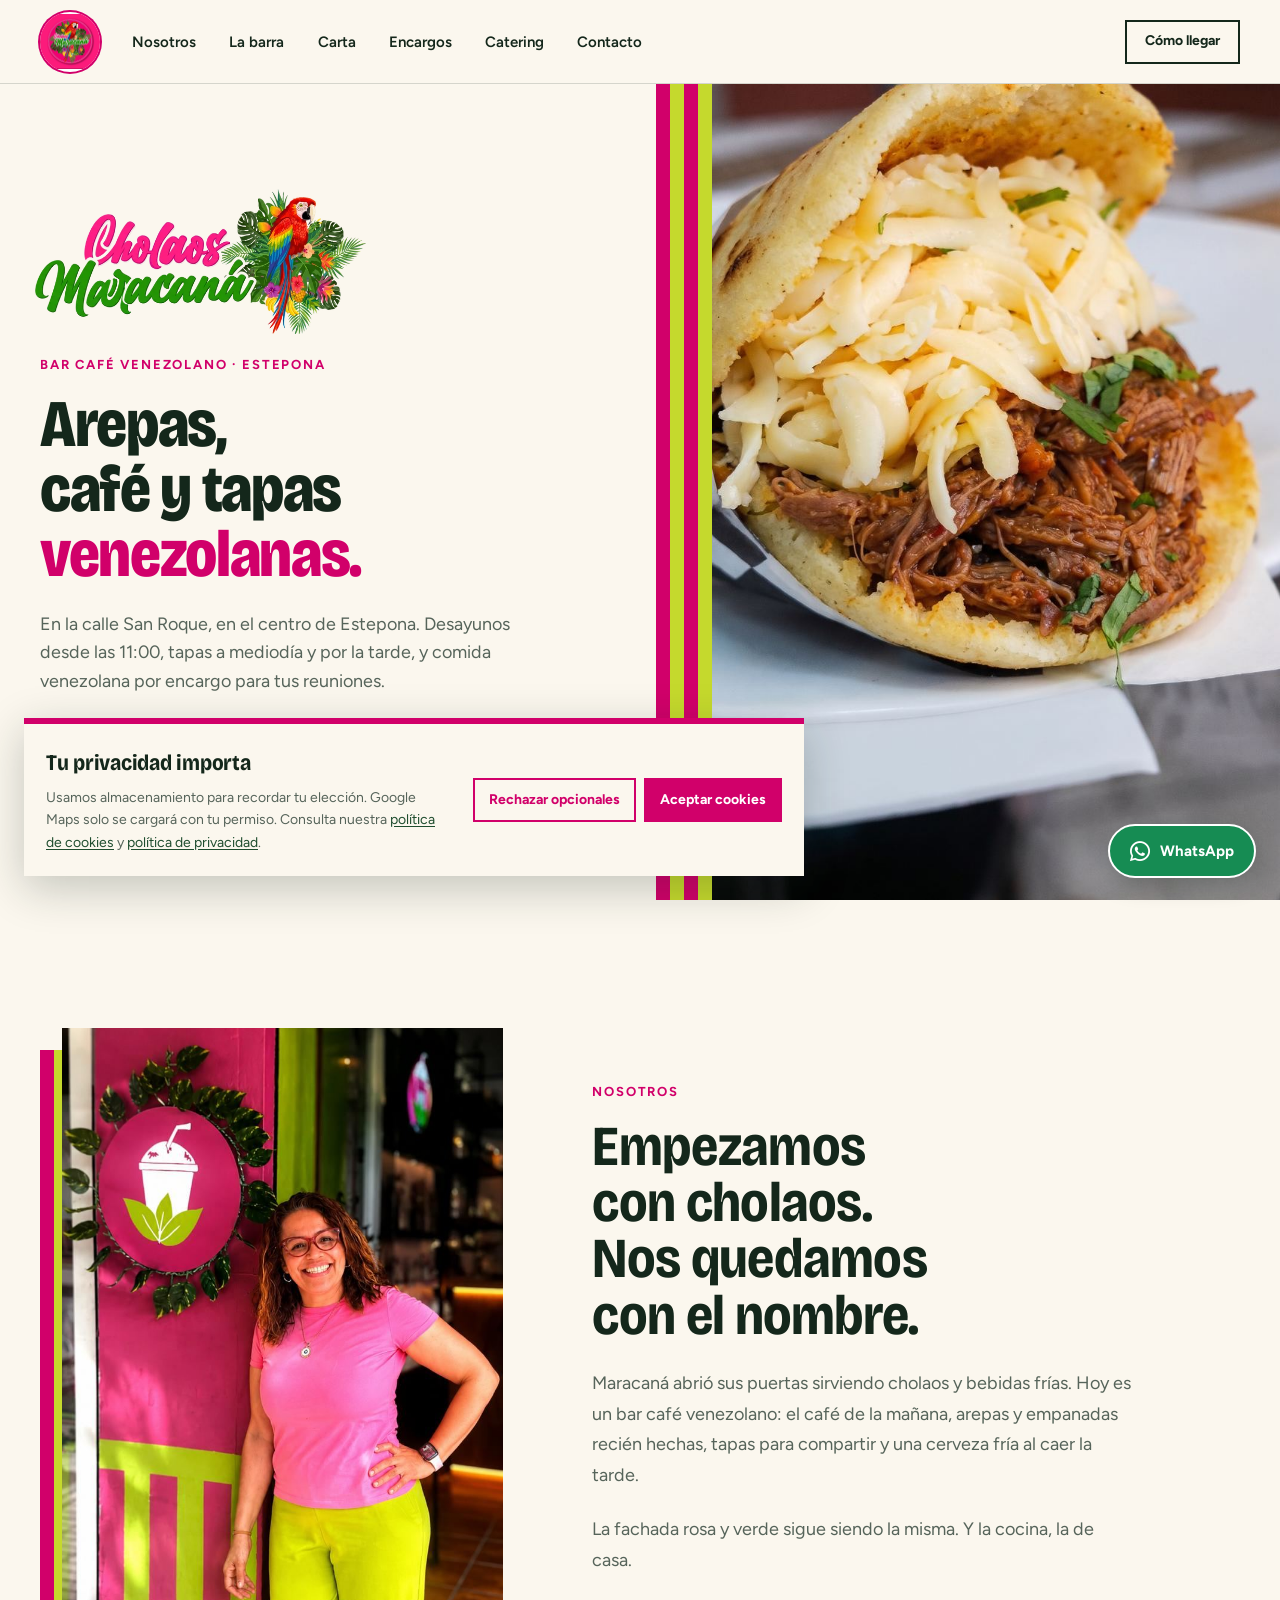
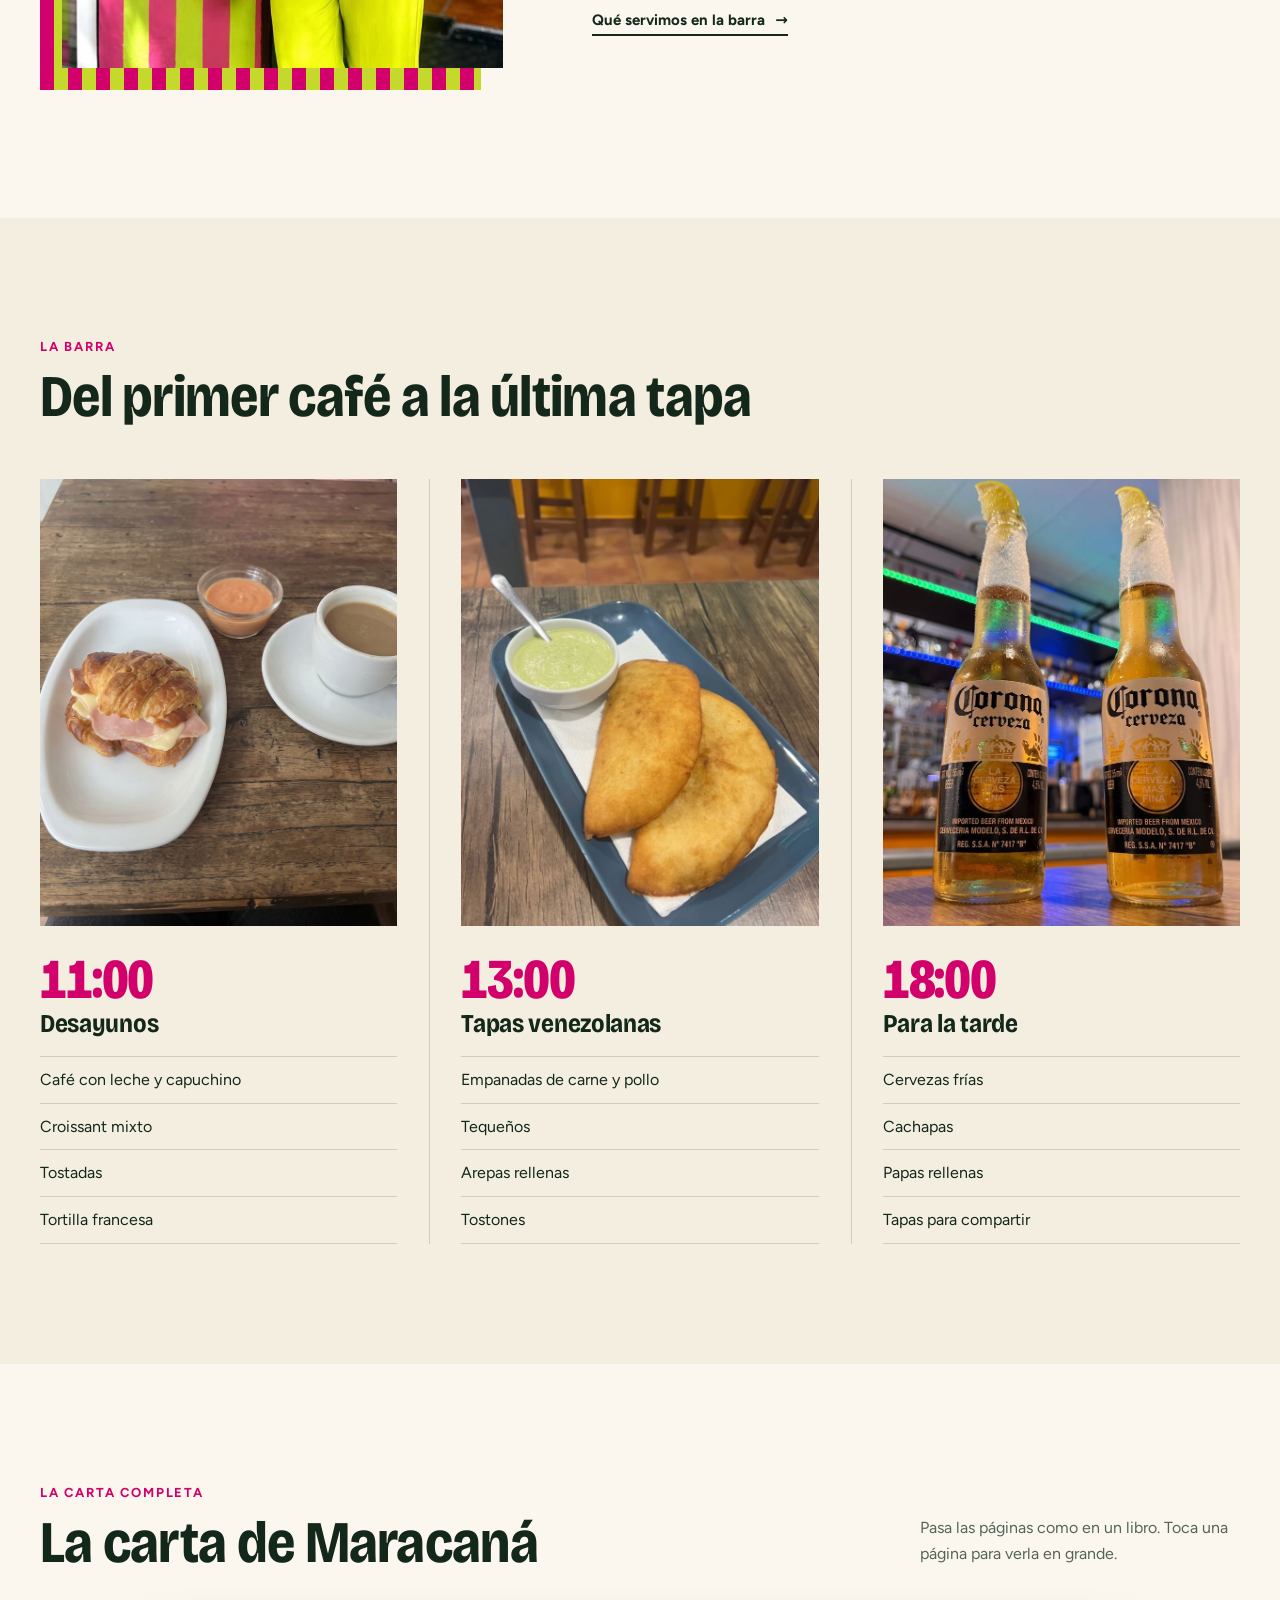
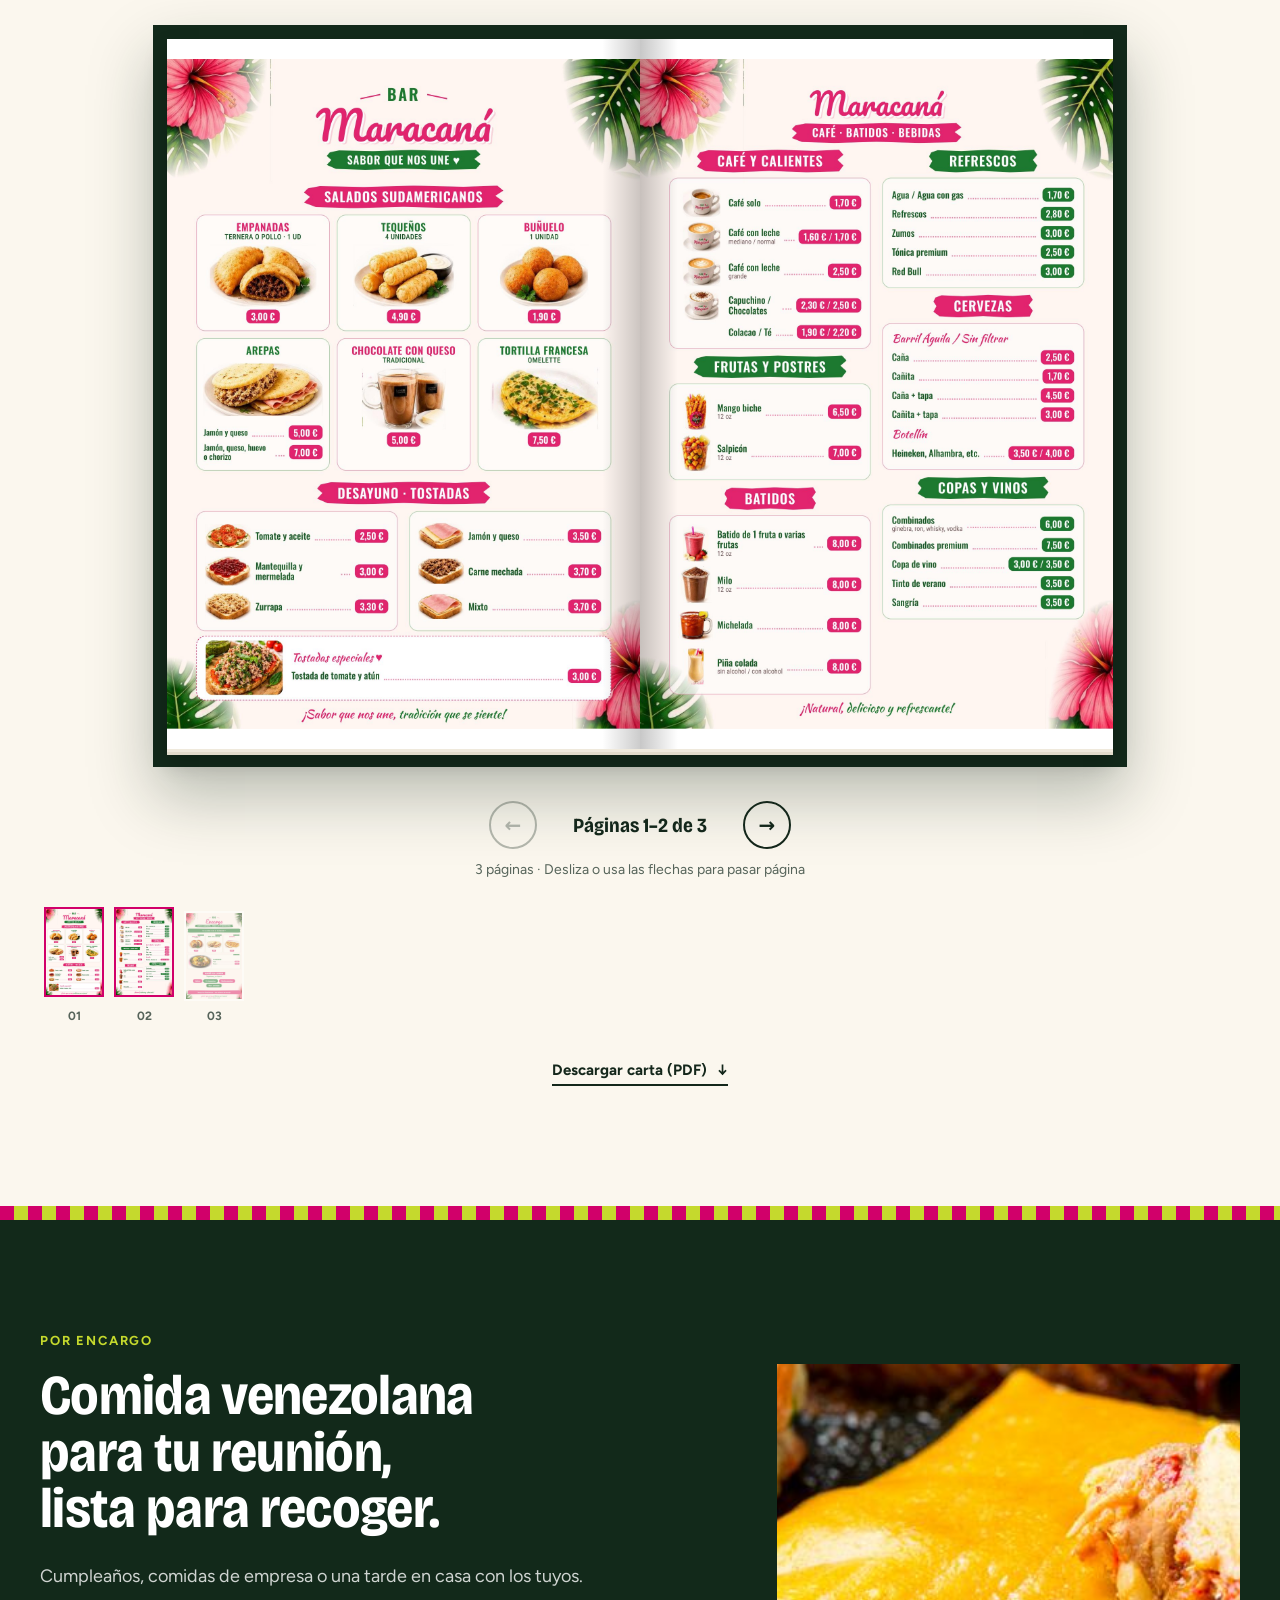
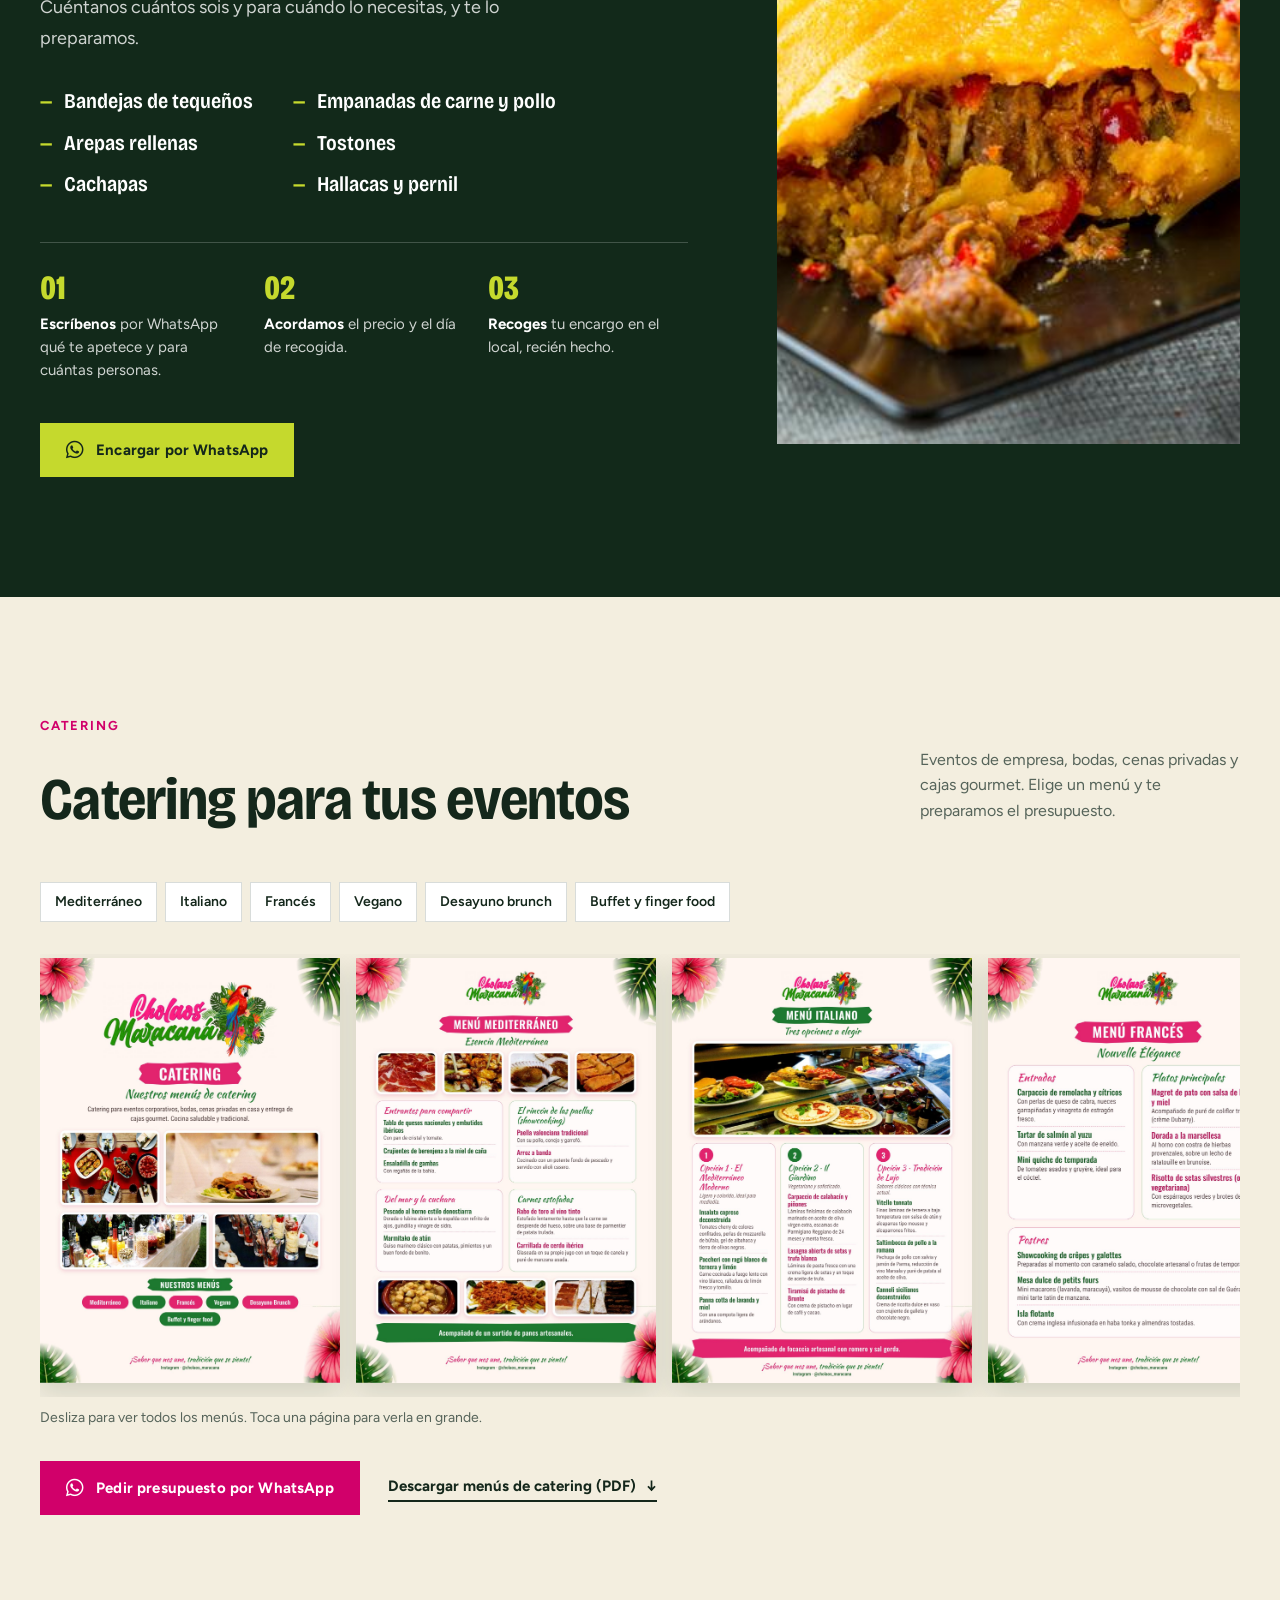
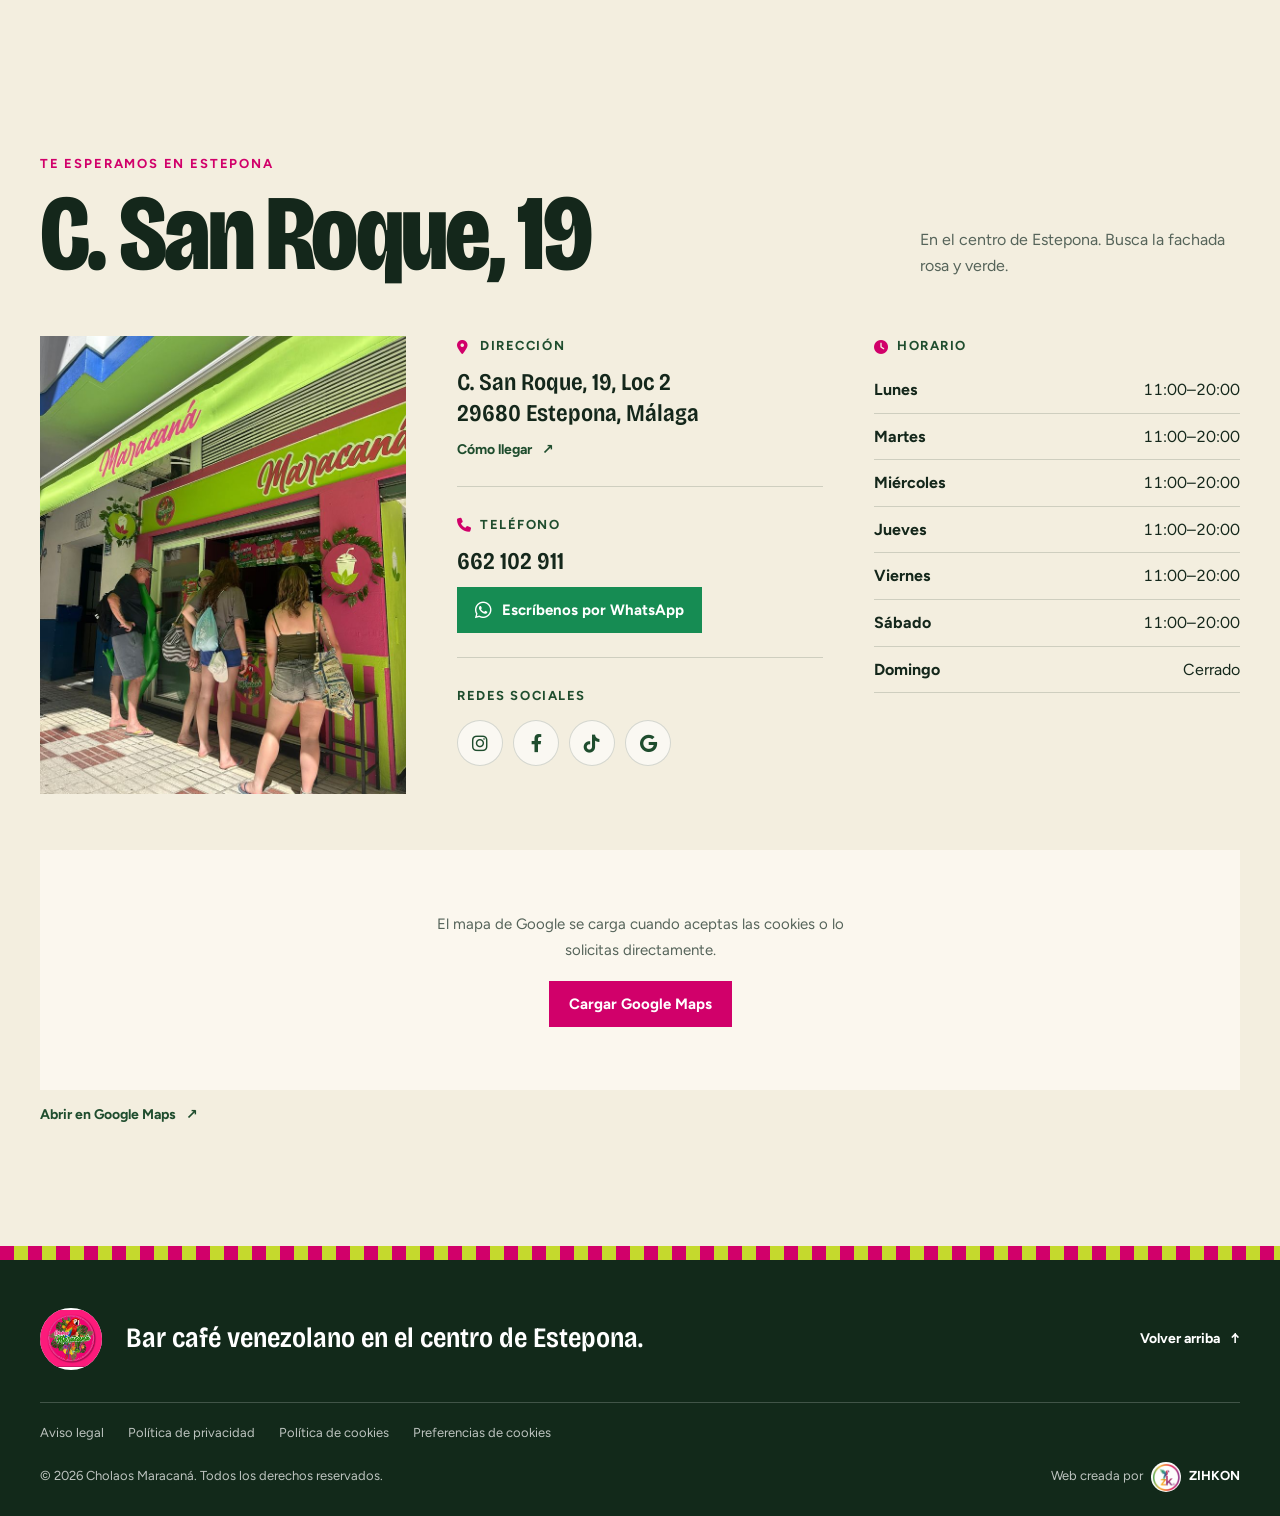
==== commit 190d0d52: "modificacion completa web" ====
--- a/index.html
+++ b/index.html
@@ -3,111 +3,146 @@
 <head>
      <meta charset="UTF-8">
      <meta name="viewport" content="width=device-width, initial-scale=1.0">
-     <meta name="theme-color" content="#fff9ef">
+     <meta name="theme-color" content="#fbf7ee">
      <link rel="icon" href="favicon.ico" sizes="48x48">
      <link rel="icon" href="img/favicon/favicon-32.png" type="image/png" sizes="32x32">
      <link rel="icon" href="img/favicon/favicon-192.png" type="image/png" sizes="192x192">
      <link rel="apple-touch-icon" href="img/favicon/apple-touch-icon.png">
-     <meta name="description" content="Bebidas, antojitos y momentos para disfrutar en Maracaná.">
-     <title>Cholaos Maracaná | Bebidas y antojitos</title>
-     <link rel="preconnect" href="https://fonts.googleapis.com">
-     <link rel="preconnect" href="https://fonts.gstatic.com" crossorigin>
-     <link id="brand-fonts" href="https://fonts.googleapis.com/css2?family=DM+Sans:wght@400;500;600;700&family=Fraunces:opsz,wght@9..144,500;9..144,600;9..144,700&family=Lilita+One&display=swap" rel="stylesheet" media="not all">
+     <meta name="description" content="Bar café venezolano en el centro de Estepona: desayunos, arepas, empanadas y tapas venezolanas, cervezas frías y comida venezolana por encargo.">
+     <title>Cholaos Maracaná | Bar café venezolano en Estepona</title>
+     <link rel="preload" href="css/fonts/bricolage-grotesque.woff2" as="font" type="font/woff2" crossorigin>
+     <link rel="preload" href="css/fonts/figtree.woff2" as="font" type="font/woff2" crossorigin>
      <link rel="stylesheet" href="css/fontawesome-free-6.2.0-web/css/all.min.css">
      <link rel="stylesheet" href="css/style.css">
      <link rel="stylesheet" href="css/tema.css">
+     <script type="application/ld+json">
+     {
+          "@context": "https://schema.org",
+          "@type": "CafeOrCoffeeShop",
+          "name": "Cholaos Maracaná",
+          "servesCuisine": ["Venezolana", "Tapas"],
+          "telephone": "+34662102911",
+          "image": "img/web/fachada-1400.jpg",
+          "address": {
+               "@type": "PostalAddress",
+               "streetAddress": "C. San Roque, 19, Loc 2",
+               "addressLocality": "Estepona",
+               "postalCode": "29680",
+               "addressRegion": "Málaga",
+               "addressCountry": "ES"
+          },
+          "openingHoursSpecification": [
+               { "@type": "OpeningHoursSpecification", "dayOfWeek": ["Monday", "Tuesday", "Wednesday", "Thursday", "Friday", "Saturday"], "opens": "11:00", "closes": "20:00" }
+          ]
+     }
+     </script>
+  <!-- Metricool -->
+  <script>function loadScript(a){var b=document.getElementsByTagName("head")[0],c=document.createElement("script");c.type="text/javascript",c.src="https://tracker.metricool.com/resources/be.js",c.onreadystatechange=a,c.onload=a,b.appendChild(c)}loadScript(function(){beTracker.t({hash:"d5d66e7a47331c2b52c919f27eda5e9d"})});</script>
 </head>
 <body>
      <!-- SECCIÓN: Menú de navegación -->
      <nav class="navbar" aria-label="Navegación principal">
-          <a class="brand" href="#inicio" aria-label="Maracaná, inicio">
-               <img src="img/logo.jpeg" alt="Maracaná">
+          <a class="brand" href="#inicio" aria-label="Cholaos Maracaná, inicio">
+               <img src="img/logo.jpeg" alt="Cholaos Maracaná" width="64" height="64">
           </a>
           <div class="nav-links">
-               <a href="#nosotros">Nosotros</a>
+               <a class="nav-opcional" href="#nosotros">Nosotros</a>
+               <a class="nav-movil-oculto" href="#productos-destacados">La barra</a>
                <a href="#sugerencia" data-sugerencia-enlace hidden>Sugerencia</a>
-               <a href="#menu">Menú</a>
-               <a href="#contacto">Contacto</a>
-          </div>
-          <a class="nav-cta" href="#menu">Ver menú <span aria-hidden="true">↗</span></a>
+               <a href="#menu">Carta</a>
+               <a href="#encargos">Encargos</a>
+               <a href="#catering">Catering</a>
+               <a class="nav-opcional" href="#contacto">Contacto</a>
+          </div>
+          <a class="nav-cta" href="#contacto">Cómo llegar</a>
      </nav>
      <!-- FIN SECCIÓN: Menú de navegación -->
+
+     <!-- SECCIÓN: Anuncio del tema -->
+     <!-- No editar a mano: el texto, el icono y los colores los pone el tema activo (css/tema.css). Con el tema "original" no se ve. -->
+     <a class="tema-anuncio" href="#encargos"></a>
+     <!-- FIN SECCIÓN: Anuncio del tema -->
 
      <main>
           <!-- SECCIÓN: Portada -->
           <header class="hero" id="inicio">
-               <img class="hero-image" src="img/bubble-teas.jpeg" alt="Bebida fría de Maracaná" fetchpriority="high">
-               <div class="hero-shade"></div>
                <div class="hero-content">
-                    <p class="eyebrow">Un antojo, mil maneras de disfrutar</p>
-                    <h1>Cholaos <span>Maracaná</span></h1>
-                    <p class="hero-copy">Bebidas y antojitos hechos para alegrarte el día.</p>
-                    <a class="button button-light" href="#menu">Descubre el menú <span aria-hidden="true">↓</span></a>
-               </div>
-               <span class="hero-note">Fresco · Hecho al momento · Para disfrutar</span>
+                    <img class="hero-banner" src="img/web/banner-1200.webp" srcset="img/web/banner-640.webp 640w, img/web/banner-1200.webp 1200w" sizes="(max-width: 620px) 300px, 380px" alt="Cholaos Maracaná" width="1200" height="524" fetchpriority="high">
+                    <p class="eyebrow">Bar café venezolano · Estepona</p>
+                    <h1>Arepas, café y tapas <span>venezolanas.</span></h1>
+                    <p class="hero-copy">En la calle San Roque, en el centro de Estepona. Desayunos desde las 11:00, tapas a mediodía y por la tarde, y comida venezolana por encargo para tus reuniones.</p>
+                    <div class="hero-actions">
+                         <a class="button" href="#menu">Ver la carta</a>
+                         <a class="text-link" href="#encargos">Hacer un encargo <span aria-hidden="true">→</span></a>
+                    </div>
+               </div>
+               <div class="hero-media">
+                    <span class="franjas franjas-vertical" aria-hidden="true"></span>
+                    <img class="hero-image" src="img/web/arepa-carne-mechada-1400.jpg" srcset="img/web/arepa-carne-mechada-760.jpg 760w, img/web/arepa-carne-mechada-1400.jpg 1400w" sizes="(max-width: 860px) 100vw, 50vw" alt="Arepa rellena de carne mechada y queso rallado" width="1400" height="2265" fetchpriority="high">
+               </div>
           </header>
           <!-- FIN SECCIÓN: Portada -->
 
           <!-- SECCIÓN: Nosotros -->
-          <section class="intro section-wrap" id="nosotros">
-               <div class="intro-copy">
-                    <p class="eyebrow">Qué gusto tenerte aquí</p>
-                    <h2>Tu pausa favorita<br>tiene <span>sabor.</span></h2>
-                    <p>En Maracaná reunimos bebidas refrescantes y antojitos para esos momentos que merecen algo rico. Elige tu favorito y disfruta cada bocado, cada sorbo.</p>
-                    <a class="text-link" href="#menu">Conoce lo que preparamos <span aria-hidden="true">↗</span></a>
-               </div>
-               <figure class="intro-photo">
-                    <img src="img/arepa.jpeg" alt="Arepa preparada, una de las opciones de Maracaná" loading="lazy">
-                    <figcaption>Preparado para disfrutar</figcaption>
-               </figure>
+          <section class="intro" id="nosotros">
+               <div class="section-wrap intro-grid">
+                    <figure class="intro-photo">
+                         <img src="img/web/duena-760.jpg" alt="La dueña de Cholaos Maracaná en la puerta del local" width="738" height="1600" loading="lazy">
+                    </figure>
+                    <div class="intro-copy">
+                         <p class="eyebrow">Nosotros</p>
+                         <h2>Empezamos con cholaos. Nos quedamos con el nombre.</h2>
+                         <p>Maracaná abrió sus puertas sirviendo cholaos y bebidas frías. Hoy es un bar café venezolano: el café de la mañana, arepas y empanadas recién hechas, tapas para compartir y una cerveza fría al caer la tarde.</p>
+                         <p>La fachada rosa y verde sigue siendo la misma. Y la cocina, la de casa.</p>
+                         <a class="text-link" href="#productos-destacados">Qué servimos en la barra <span aria-hidden="true">→</span></a>
+                    </div>
+               </div>
           </section>
           <!-- FIN SECCIÓN: Nosotros -->
 
           <!-- SECCIÓN: Productos destacados -->
+          <!-- La barra a lo largo del día: tres columnas (mañana, mediodía, tarde). Cada una es un <article class="momento"> con su foto y su lista. -->
           <section class="menu-section" id="productos-destacados">
                <div class="section-wrap">
                     <div class="section-heading">
-                         <div>
-                              <p class="eyebrow">Algo rico te espera</p>
-                              <h2>Productos <span>destacados</span></h2>
-                         </div>
-                         <p>Bebidas y antojitos para acompañar cualquier plan.</p>
-                    </div>
-                    <div class="menu-grid">
-                         <article class="menu-item menu-item-featured">
-                              <img src="img/bubble-teas.jpeg" alt="Bubble teas" loading="lazy">
-                              <div class="item-caption"><span class="item-category">Bebidas</span><h3>Bubble teas</h3></div>
+                         <p class="eyebrow">La barra</p>
+                         <h2>Del primer café a la última tapa</h2>
+                    </div>
+                    <div class="momentos">
+                         <article class="momento">
+                              <div class="momento-foto"><img src="img/web/croissant-mixto-760.jpg" alt="Croissant mixto con café con leche" width="760" height="1018" loading="lazy"></div>
+                              <p class="momento-hora">11:00</p>
+                              <h3>Desayunos</h3>
+                              <ul class="momento-lista">
+                                   <li>Café con leche y capuchino</li>
+                                   <li>Croissant mixto</li>
+                                   <li>Tostadas</li>
+                                   <li>Tortilla francesa</li>
+                              </ul>
                          </article>
-                         <article class="menu-item">
-                              <img src="img/boba.jpeg" alt="Boba" loading="lazy">
-                              <div class="item-caption"><span class="item-category">Bebidas</span><h3>Boba</h3></div>
+                         <article class="momento">
+                              <div class="momento-foto"><img src="img/web/empanadas-760.jpg" alt="Dos empanadas venezolanas con salsa verde" width="760" height="1010" loading="lazy"></div>
+                              <p class="momento-hora">13:00</p>
+                              <h3>Tapas venezolanas</h3>
+                              <ul class="momento-lista">
+                                   <li>Empanadas de carne y pollo</li>
+                                   <li>Tequeños</li>
+                                   <li>Arepas rellenas</li>
+                                   <li>Tostones</li>
+                              </ul>
                          </article>
-                         <article class="menu-item">
-                              <img src="img/bubble-tea.jpeg" alt="Bubble tea" loading="lazy">
-                              <div class="item-caption"><span class="item-category">Bebidas</span><h3>Bubble tea</h3></div>
+                         <article class="momento">
+                              <div class="momento-foto"><img src="img/web/cervezas-760.jpg" alt="Dos cervezas frías con limón en la barra" width="760" height="1133" loading="lazy"></div>
+                              <p class="momento-hora">18:00</p>
+                              <h3>Para la tarde</h3>
+                              <ul class="momento-lista">
+                                   <li>Cervezas frías</li>
+                                   <li>Cachapas</li>
+                                   <li>Papas rellenas</li>
+                                   <li>Tapas para compartir</li>
+                              </ul>
                          </article>
-                         <article class="menu-item">
-                              <img src="img/batidos-de-proteinas.jpeg" alt="Batidos de proteínas" loading="lazy">
-                              <div class="item-caption"><span class="item-category">Bebidas</span><h3>Batidos de proteínas</h3></div>
-                         </article>
-                         <article class="menu-item">
-                              <img src="img/cholaos.jpeg" alt="Cholaos" loading="lazy">
-                              <div class="item-caption"><span class="item-category">Antojitos</span><h3>Cholaos</h3></div>
-                         </article>
-                         <article class="menu-item">
-                              <img src="img/arepa.jpeg" alt="Arepa" loading="lazy">
-                              <div class="item-caption"><span class="item-category">Antojitos</span><h3>Arepa</h3></div>
-                         </article>
-                         <article class="menu-item">
-                              <img src="img/pilpil.jpeg" alt="Pilpil" loading="lazy">
-                              <div class="item-caption"><span class="item-category">Especialidades</span><h3>Pilpil</h3></div>
-                         </article>
-                         <article class="menu-item">
-                              <img src="img/tango.jpeg" alt="Tango" loading="lazy">
-                              <div class="item-caption"><span class="item-category">Especialidades</span><h3>Tango</h3></div>
-                         </article>
-                    </div>
-                    <p class="featured-menu-link"><a class="text-link" href="#menu">Ver el menú completo <span aria-hidden="true">↘</span></a></p>
+                    </div>
                </div>
           </section>
           <!-- FIN SECCIÓN: Productos destacados -->
@@ -117,10 +152,8 @@
           <section id="sugerencia" class="sugerencia" hidden>
                <div class="section-wrap">
                     <div class="section-heading">
-                         <div>
-                              <p class="eyebrow">Hoy te recomendamos</p>
-                              <h2>Sugerencia <span>del día</span></h2>
-                         </div>
+                         <p class="eyebrow">Hoy te recomendamos</p>
+                         <h2>Sugerencia del día</h2>
                     </div>
                     <div class="sugerencia-imagenes" data-sugerencia-imagenes></div>
                     <p class="sugerencia-texto" data-sugerencia-texto></p>
@@ -134,10 +167,8 @@
           <section class="full-menu-section" id="menu">
                <div class="section-wrap">
                     <div class="section-heading">
-                         <div>
-                              <p class="eyebrow">La carta completa</p>
-                              <h2>El menú <span>Maracaná</span></h2>
-                         </div>
+                         <p class="eyebrow">La carta completa</p>
+                         <h2>La carta de Maracaná</h2>
                          <p>Pasa las páginas como en un libro. Toca una página para verla en grande.</p>
                     </div>
                     <div class="menu-carousel" role="region" aria-roledescription="carrusel" aria-label="Carta de Maracaná">
@@ -160,17 +191,84 @@
           </section>
           <!-- FIN SECCIÓN: Carta -->
 
+          <!-- SECCIÓN: Encargos -->
+          <!-- Comida por encargo. Los productos están en la lista .encargo-lista (un <li> por producto). -->
+          <section class="encargos" id="encargos">
+               <span class="franjas franjas-horizontal" aria-hidden="true"></span>
+               <div class="section-wrap encargos-grid">
+                    <div class="encargos-copy">
+                         <p class="eyebrow">Por encargo</p>
+                         <h2>Comida venezolana para tu reunión, lista para recoger.</h2>
+                         <p>Cumpleaños, comidas de empresa o una tarde en casa con los tuyos. Cuéntanos cuántos sois y para cuándo lo necesitas, y te lo preparamos.</p>
+                         <ul class="encargo-lista">
+                              <li>Bandejas de tequeños</li>
+                              <li>Empanadas de carne y pollo</li>
+                              <li>Arepas rellenas</li>
+                              <li>Tostones</li>
+                              <li>Cachapas</li>
+                              <li>Hallacas y pernil</li>
+                         </ul>
+                         <ol class="encargo-pasos">
+                              <li><strong>Escríbenos</strong> por WhatsApp qué te apetece y para cuántas personas.</li>
+                              <li><strong>Acordamos</strong> el precio y el día de recogida.</li>
+                              <li><strong>Recoges</strong> tu encargo en el local, recién hecho.</li>
+                         </ol>
+                         <a class="button button-whatsapp" href="https://wa.me/34662102911?text=Hola%2C%20quiero%20hacer%20un%20encargo%20de%20comida%20venezolana" target="_blank" rel="noopener noreferrer"><i class="fa-brands fa-whatsapp" aria-hidden="true"></i> Encargar por WhatsApp</a>
+                    </div>
+                    <figure class="encargos-photo">
+                         <img src="img/hallacas.jpg" alt="hallacas venezolana" width="1400" height="2087" loading="lazy">
+                    </figure>
+               </div>
+          </section>
+          <!-- FIN SECCIÓN: Encargos -->
+
+          <!-- SECCIÓN: Catering -->
+          <!-- Menús de catering. Las páginas están en img/catering/2026-11-09/ y el PDF descargable en la misma carpeta. -->
+          <section class="catering" id="catering">
+               <div class="section-wrap">
+                    <div class="section-heading">
+                         <p class="eyebrow">Catering</p>
+                         <h2>Catering para tus eventos</h2>
+                         <p>Eventos de empresa, bodas, cenas privadas y cajas gourmet. Elige un menú y te preparamos el presupuesto.</p>
+                    </div>
+                    <ul class="catering-menus" aria-label="Menús de catering">
+                         <li>Mediterráneo</li>
+                         <li>Italiano</li>
+                         <li>Francés</li>
+                         <li>Vegano</li>
+                         <li>Desayuno brunch</li>
+                         <li>Buffet y finger food</li>
+                    </ul>
+                    <div class="catering-paginas" role="region" aria-label="Páginas del menú de catering" tabindex="0">
+                         <a href="img/catering/2026-11-09/pagina-01.jpg" target="_blank" rel="noopener"><img src="img/catering/2026-11-09/pagina-01.jpg" alt="Catering: nuestros menús de catering" width="1400" height="1982" loading="lazy"></a>
+                         <a href="img/catering/2026-11-09/pagina-02.jpg" target="_blank" rel="noopener"><img src="img/catering/2026-11-09/pagina-02.jpg" alt="Menú Mediterráneo" width="1400" height="1982" loading="lazy"></a>
+                         <a href="img/catering/2026-11-09/pagina-03.jpg" target="_blank" rel="noopener"><img src="img/catering/2026-11-09/pagina-03.jpg" alt="Menú Italiano, tres opciones a elegir" width="1400" height="1982" loading="lazy"></a>
+                         <a href="img/catering/2026-11-09/pagina-04.jpg" target="_blank" rel="noopener"><img src="img/catering/2026-11-09/pagina-04.jpg" alt="Menú Francés" width="1400" height="1982" loading="lazy"></a>
+                         <a href="img/catering/2026-11-09/pagina-05.jpg" target="_blank" rel="noopener"><img src="img/catering/2026-11-09/pagina-05.jpg" alt="Menú Vegano" width="1400" height="1982" loading="lazy"></a>
+                         <a href="img/catering/2026-11-09/pagina-06.jpg" target="_blank" rel="noopener"><img src="img/catering/2026-11-09/pagina-06.jpg" alt="Desayuno Brunch" width="1400" height="1982" loading="lazy"></a>
+                         <a href="img/catering/2026-11-09/pagina-07.jpg" target="_blank" rel="noopener"><img src="img/catering/2026-11-09/pagina-07.jpg" alt="Buffet y finger food" width="1400" height="1982" loading="lazy"></a>
+                    </div>
+                    <p class="catering-ayuda">Desliza para ver todos los menús. Toca una página para verla en grande.</p>
+                    <div class="catering-acciones">
+                         <a class="button" href="https://wa.me/34662102911?text=Hola%2C%20quiero%20pedir%20presupuesto%20de%20catering" target="_blank" rel="noopener noreferrer"><i class="fa-brands fa-whatsapp" aria-hidden="true"></i> Pedir presupuesto por WhatsApp</a>
+                         <a class="text-link" href="img/catering/2026-11-09/menu-catering.pdf" download>Descargar menús de catering (PDF) <span aria-hidden="true">↓</span></a>
+                    </div>
+               </div>
+          </section>
+          <!-- FIN SECCIÓN: Catering -->
+
           <!-- SECCIÓN: Contacto -->
           <section class="contact-section" id="contacto">
                <div class="section-wrap">
                     <div class="section-heading">
-                         <div>
-                              <p class="eyebrow">Te esperamos en Estepona</p>
-                              <h2>Ven a <span>visitarnos</span></h2>
-                         </div>
-                         <p>Estamos en el centro de Estepona. Escríbenos o llámanos para cualquier consulta.</p>
+                         <p class="eyebrow">Te esperamos en Estepona</p>
+                         <h2 class="direccion-grande">C. San Roque, 19</h2>
+                         <p>En el centro de Estepona. Busca la fachada rosa y verde.</p>
                     </div>
                     <div class="contact-layout">
+                         <figure class="contact-photo">
+                              <img src="img/web/fachada-760.jpg" srcset="img/web/fachada-760.jpg 760w, img/web/fachada-1400.jpg 1400w" sizes="(max-width: 860px) 100vw, 30vw" alt="Fachada rosa y verde de Maracaná en la calle San Roque" width="760" height="1013" loading="lazy">
+                         </figure>
                          <div class="contact-details">
                               <div class="contact-detail">
                                    <span class="contact-label"><i class="fa-solid fa-location-dot" aria-hidden="true"></i> Dirección</span>
@@ -179,23 +277,9 @@
                               </div>
                               <div class="contact-detail">
                                    <span class="contact-label"><i class="fa-solid fa-phone" aria-hidden="true"></i> Teléfono</span>
-                                   <a class="contact-value" href="tel:+34662102911">662102911</a>
-                                   <a class="whatsapp-inline" href="https://wa.me/34662102911?text=Hola%2C%20quiero%20consultar%20el%20men%C3%BA%20de%20Cholaos%20Maracan%C3%A1" target="_blank" rel="noopener noreferrer"><i class="fa-brands fa-whatsapp" aria-hidden="true"></i> Escríbenos por WhatsApp</a>
+                                   <a class="contact-value" href="tel:+34662102911">662 102 911</a>
+                                   <a class="whatsapp-inline" href="https://wa.me/34662102911?text=Hola%2C%20quiero%20consultar%20la%20carta%20de%20Cholaos%20Maracan%C3%A1" target="_blank" rel="noopener noreferrer"><i class="fa-brands fa-whatsapp" aria-hidden="true"></i> Escríbenos por WhatsApp</a>
                               </div>
-                              <!-- SECCIÓN: Horario -->
-                              <div class="contact-detail" id="horario">
-                                   <span class="contact-label"><i class="fa-solid fa-clock" aria-hidden="true"></i> Horario</span>
-                                   <dl class="hours-list">
-                                        <div><dt>Lunes</dt><dd>9:30–16:00, 18:00–21:00</dd></div>
-                                        <div><dt>Martes</dt><dd>11:00–16:00, 18:00–21:00</dd></div>
-                                        <div><dt>Miércoles</dt><dd>9:30–16:00, 18:00–21:00</dd></div>
-                                        <div><dt>Jueves</dt><dd>11:00–16:00, 18:00–21:00</dd></div>
-                                        <div><dt>Viernes</dt><dd>9:30–16:00, 18:00–21:00</dd></div>
-                                        <div><dt>Sábado</dt><dd>9:30–16:00</dd></div>
-                                        <div><dt>Domingo</dt><dd>Cerrado</dd></div>
-                                   </dl>
-                              </div>
-                              <!-- FIN SECCIÓN: Horario -->
                               <div class="contact-socials">
                                    <span class="contact-label">Redes sociales</span>
                                    <div class="social-links">
@@ -206,14 +290,28 @@
                                    </div>
                               </div>
                          </div>
-                         <div class="map-panel">
-                              <div class="map-consent" id="map-consent">
-                                   <p>El mapa de Google se carga cuando aceptas las cookies o lo solicitas directamente.</p>
-                                   <button class="map-consent-button" id="load-map" type="button">Cargar Google Maps</button>
-                              </div>
-                              <iframe title="Mapa de Cholaos Maracaná, C. San Roque 19, Estepona" data-src="https://www.google.com/maps?q=Cholaos%20Maracan%C3%A1%2C%20C.%20San%20Roque%2019%2C%20Loc%202%2C%2029680%20Estepona%2C%20M%C3%A1laga&output=embed" loading="lazy" referrerpolicy="no-referrer-when-downgrade" allowfullscreen></iframe>
-                              <a class="map-link" href="https://www.google.com/maps/place//data=!4m2!3m1!1s0xd0cd79c89e9127b:0xf924ca553afa0f95" target="_blank" rel="noopener noreferrer">Abrir en Google Maps <span aria-hidden="true">↗</span></a>
+                         <!-- SECCIÓN: Horario -->
+                         <div class="contact-detail contact-hours" id="horario">
+                              <span class="contact-label"><i class="fa-solid fa-clock" aria-hidden="true"></i> Horario</span>
+                              <dl class="hours-list">
+                                   <div><dt>Lunes</dt><dd>11:00–20:00</dd></div>
+                                   <div><dt>Martes</dt><dd>11:00–20:00</dd></div>
+                                   <div><dt>Miércoles</dt><dd>11:00–20:00</dd></div>
+                                   <div><dt>Jueves</dt><dd>11:00–20:00</dd></div>
+                                   <div><dt>Viernes</dt><dd>11:00–20:00</dd></div>
+                                   <div><dt>Sábado</dt><dd>11:00–20:00</dd></div>
+                                   <div><dt>Domingo</dt><dd>Cerrado</dd></div>
+                              </dl>
                          </div>
+                         <!-- FIN SECCIÓN: Horario -->
+                    </div>
+                    <div class="map-panel">
+                         <div class="map-consent" id="map-consent">
+                              <p>El mapa de Google se carga cuando aceptas las cookies o lo solicitas directamente.</p>
+                              <button class="map-consent-button" id="load-map" type="button">Cargar Google Maps</button>
+                         </div>
+                         <iframe title="Mapa de Cholaos Maracaná, C. San Roque 19, Estepona" data-src="https://www.google.com/maps?q=Cholaos%20Maracan%C3%A1%2C%20C.%20San%20Roque%2019%2C%20Loc%202%2C%2029680%20Estepona%2C%20M%C3%A1laga&output=embed" loading="lazy" referrerpolicy="no-referrer-when-downgrade" allowfullscreen></iframe>
+                         <a class="map-link" href="https://www.google.com/maps/place//data=!4m2!3m1!1s0xd0cd79c89e9127b:0xf924ca553afa0f95" target="_blank" rel="noopener noreferrer">Abrir en Google Maps <span aria-hidden="true">↗</span></a>
                     </div>
                </div>
           </section>
@@ -221,10 +319,10 @@
      </main>
 
      <!-- SECCIÓN: Visor ampliado de la carta -->
-     <dialog class="menu-viewer" id="menu-viewer" aria-label="Menú ampliado">
+     <dialog class="menu-viewer" id="menu-viewer" aria-label="Carta ampliada">
           <div class="viewer-toolbar">
                <span class="viewer-count" id="viewer-count" aria-live="polite"></span>
-               <button class="viewer-close" type="button" aria-label="Cerrar menú ampliado">×</button>
+               <button class="viewer-close" type="button" aria-label="Cerrar carta ampliada">×</button>
           </div>
           <div class="viewer-stage">
                <button class="viewer-step" type="button" data-view="-1" aria-label="Ver página anterior">←</button>
@@ -236,9 +334,10 @@
 
      <!-- SECCIÓN: Pie de página -->
      <footer class="footer">
+          <span class="franjas franjas-horizontal" aria-hidden="true"></span>
           <div class="footer-inner">
-               <a class="footer-brand" href="#inicio"><img src="img/logo.jpeg" alt="Maracaná"></a>
-               <p>Algo rico para cada momento.</p>
+               <a class="footer-brand" href="#inicio"><img src="img/logo.jpeg" alt="Cholaos Maracaná" width="62" height="62" loading="lazy"></a>
+               <p>Bar café venezolano en el centro de Estepona.</p>
                <a class="footer-top" href="#inicio">Volver arriba <span aria-hidden="true">↑</span></a>
           </div>
           <div class="footer-bottom">
@@ -250,18 +349,18 @@
                </nav>
                <div class="footer-meta">
                     <span>&copy; <span id="current-year"></span> Cholaos Maracaná. Todos los derechos reservados.</span>
-                    <span class="footer-credit">Web creada por <img src="img/zihkon.jpg" alt=""><strong>ZIHKON</strong></span>
+                    <span class="footer-credit">Web creada por <img src="img/zihkon.jpeg" alt="" width="30" height="30" loading="lazy"><strong>ZIHKON</strong></span>
                </div>
           </div>
      </footer>
      <!-- FIN SECCIÓN: Pie de página -->
 
      <!-- SECCIÓN: Botón de WhatsApp y aviso de cookies -->
-     <a class="whatsapp-fab" href="https://wa.me/34662102911?text=Hola%2C%20quiero%20consultar%20el%20men%C3%BA%20de%20Cholaos%20Maracan%C3%A1" target="_blank" rel="noopener noreferrer" aria-label="Contactar a Cholaos Maracaná por WhatsApp"><i class="fa-brands fa-whatsapp" aria-hidden="true"></i><span>WhatsApp</span></a>
+     <a class="whatsapp-fab" href="https://wa.me/34662102911?text=Hola%2C%20quiero%20consultar%20la%20carta%20de%20Cholaos%20Maracan%C3%A1" target="_blank" rel="noopener noreferrer" aria-label="Contactar a Cholaos Maracaná por WhatsApp"><i class="fa-brands fa-whatsapp" aria-hidden="true"></i><span>WhatsApp</span></a>
      <aside class="cookie-banner" id="cookie-banner" aria-labelledby="cookie-title" aria-describedby="cookie-copy" hidden>
           <div class="cookie-copy">
                <h2 id="cookie-title">Tu privacidad importa</h2>
-               <p id="cookie-copy">Usamos almacenamiento para recordar tu elección. Google Maps y las fuentes externas solo se cargarán con tu permiso. Consulta nuestra <a href="politica-de-cookies.html">política de cookies</a> y <a href="politica-de-privacidad.html">política de privacidad</a>.</p>
+               <p id="cookie-copy">Usamos almacenamiento para recordar tu elección. Google Maps solo se cargará con tu permiso. Consulta nuestra <a href="politica-de-cookies.html">política de cookies</a> y <a href="politica-de-privacidad.html">política de privacidad</a>.</p>
           </div>
           <div class="cookie-actions">
                <button class="cookie-reject" id="reject-cookies" type="button">Rechazar opcionales</button>
@@ -272,7 +371,6 @@
      <script>
           const consentKey = 'maracana-cookie-consent';
           const cookieBanner = document.querySelector('#cookie-banner');
-          const fontsLink = document.querySelector('#brand-fonts');
           const mapFrame = document.querySelector('.map-panel iframe');
           const mapConsent = document.querySelector('#map-consent');
 
@@ -289,10 +387,7 @@
                } catch (error) {
                }
                cookieBanner.hidden = true;
-               if (choice === 'accepted') {
-                    fontsLink.media = 'all';
-                    loadMap();
-               }
+               if (choice === 'accepted') loadMap();
           };
 
           let savedConsent = null;
@@ -303,7 +398,6 @@
           }
 
           if (savedConsent === 'accepted') {
-               fontsLink.media = 'all';
                loadMap();
           } else if (!savedConsent) {
                cookieBanner.hidden = false;
@@ -324,4 +418,4 @@
      <script src="js/carta-libro.js" defer></script>
      <script src="js/datos-web.js" defer></script>
 </body>
-</html>+</html>
--- a/css/style.css
+++ b/css/style.css
@@ -1,701 +1,180 @@
-* {
-  margin: 0;
-  padding: 0;
-  box-sizing: border-box;
-}
-
-/* Flexbox */
-/* grid */
-/* Botones */
-/* Cargar Variables */
-body {
-  font-family: "Poppins", sans-serif;
-}
-
-a {
-  text-decoration: none;
-}
-
-header, section {
-  padding: 100px 0;
-}
-
-
-.box-center {
-  width: 80%;
-  margin: auto;
-}
-
-h1.tprincipal {
-  font-family: "Merienda";
-  color: #fff;
-  font-size: 12vmin;
-  font-weight: bold;
-}
-
-h1 {
-  color: #fff;
-  font-size: 10vmin;
-  font-weight: 600;
-  letter-spacing: 2px;
-  text-transform: uppercase;
-  text-align: center;
-}
-
-h2.tsecundario {
-  font-size: 4vmin;
-  text-align: center;
-  color: #fff;
-  letter-spacing: 6px;
-  font-weight: 600;
-}
-
-h3 {
-  margin-bottom: 60px;
-  text-transform: uppercase;
-  font-size: 35px;
-  color: #222;
-}
-
-h4 {
-  color: #444;
-  font-weight: 400;
-  font-size: 30px;
-  text-transform: uppercase;
-}
-
-h5 {
-  font-size: 20px;
-  font-weight: 400;
-}
-
-/*  Paleta de colores de texto gris */
-.text-solid1 {
-  color: #3c3c3c;
-}
-
-.text-solid2 {
-  color: #555555;
-}
-
-.text-solid3 {
-  color: #6f6f6f;
-}
-
-.text-solid4 {
-  color: #888888;
-}
-
-.text-solid5 {
-  color: #a2a2a2;
-}
-
-.text-solid6 {
-  color: #bbbbbb;
-}
-
-.text-solid7 {
-  color: #d5d5d5;
-}
-
-.text-solid8 {
-  color: #eeeeee;
-}
-
-/* paleta de Fondos color gris */
-.bg-solid1 {
-  background: #3c3c3c;
-}
-
-.bg-solid2 {
-  background: #555555;
-}
-
-.bg-solid3 {
-  background: #6f6f6f;
-}
-
-.bg-solid4 {
-  background: #888888;
-}
-
-.bg-solid5 {
-  background: #a2a2a2;
-}
-
-.bg-solid6 {
-  background: #bbbbbb;
-}
-
-.bg-solid7 {
-  background: #d5d5d5;
-}
-
-.bg-solid8 {
-  background: #eeeeee;
-}
-
-.text-primario {
-  color: #ff7b00;
-}
-
-.bg-primario {
-  background: #ff7b00;
-}
-
-.text-center {
-  text-align: center;
-}
-
-.text-lite {
-  font-family: "Merienda";
-}
-
-.border {
-  border: 1px solid #ccc;
-}
-
-.reunded {
-  border-radius: 5px;
-}
-
-.reunded-semi {
-  border-radius: 20px;
-}
-
-.reunded-full {
-  border-radius: 50%;
-}
-
-.line-space {
-  line-height: 40px;
-}
-
-.margin-bottom {
-  margin-bottom: 30px;
-}
-
-.margin-top {
-  margin-top: 30px;
-}
-
-.marginy {
-  margin: 30px 0;
-}
-
-.marginx {
-  margin: 0 30px;
-}
-
-@media screen and (max-width: 1024px) {
-  .about__container .content {
-    order: 1;
-    flex: 0 0 100% !important;
-    margin: 50px 0;
-  }
-  .about__container .container_image {
-    order: 0;
-    flex: 0 0 100% !important;
-    margin: 50px 0;
-  }
-  .icons {
-    width: 100% !important;
-  }
-}
-@media screen and (max-width: 790px) {
-  .card {
-    width: 45% !important;
-  }
-}
-@media screen and (max-width: 550px) {
-  .card {
-    width: 100% !important;
-  }
-  .footer__container {
-    grid-template-columns: 1fr !important;
-  }
-}
-.overlay, .oferta::before, .header::before {
-  content: "";
-  position: absolute;
-  top: 0;
-  left: 0;
-  width: 100%;
-  height: 100%;
-  background: rgba(0, 0, 0, 0.5);
-}
-
-.btn, .btn-primary, .btn-white {
-  width: 170px;
-  height: 40px;
-  border: none;
-  border-radius: 20px;
-  padding: 10px 25px;
-  margin-top: 15px;
-  font-size: 18px;
-  font-weight: 500;
-  cursor: pointer;
-  transition: all 0.5s;
-}
-
-.btn-white {
-  background: #fff;
-  color: #ff7b00;
-}
-.btn-white:hover {
-  background: #cc6200;
-  color: #fff;
-}
-
-.btn-primary {
-  background: #ff7b00;
-  color: #fff;
-}
-.btn-primary:hover {
-  transform: scale(1.1);
-}
-
-.icons {
-  display: flex;
-  justify-content: space-between;
-  align-items: center;
-  flex-flow: row nowrap;
-}
-.icons a {
-  display: flex;
-  justify-content: center;
-  align-items: center;
-  flex-flow: row nowrap;
-  background: #ff7b00;
-  border-radius: 50%;
-  color: #fff;
-  transition: all 0.5s;
-}
-.icons a:hover {
-  background: #cc6200;
-  color: white;
-}
-
-.card {
-  width: 30%;
-  height: 300px;
-  box-shadow: 0 0 10px 5px rgba(0, 0, 0, 0.5);
-  border-radius: 15px;
-  margin-bottom: 30px;
-  background-size: cover !important;
-  background-position: center !important;
-  cursor: default;
-}
-.card-container {
-  display: flex;
-  justify-content: center;
-  align-items: center;
-  flex-flow: column nowrap;
-  width: 100%;
-  height: 100%;
-  border-radius: 15px;
-  background: rgba(255, 255, 255, 0.4);
-  opacity: 0;
-  transition: all 0.5s;
-}
-.card-container .card-title {
-  font-size: 40px;
-  font-weight: 400;
-  padding: 10px 0 0 0;
-  color: #222;
-}
-.card:hover .card-container {
-  opacity: 1;
-}
-
-.card:nth-child(1) {
-  background: url(/CSS/img/product1.jpg);
-}
-
-.card:nth-child(2) {
-  background: url(/CSS/img/product2.jpg);
-}
-
-.card:nth-child(3) {
-  background: url(/CSS/img/product3.jpg);
-}
-
-.card:nth-child(4) {
-  background: url(/CSS/img/product4.jpg);
-}
-
-.card:nth-child(5) {
-  background: url(/CSS/img/product5.jpg);
-}
-
-.card:nth-child(6) {
-  background: url(/CSS/img/product6.jpg);
-}
-
-nav {
-  position: absolute;
-  top: 0;
-  z-index: 10;
-  width: 100%;
-  height: 50px;
-  background: rgba(255, 255, 255, 0.65);
-  display: flex;
-  justify-content: center;
-  align-items: center;
-  flex-flow: row wrap;
-}
-nav a {
-  color: #222;
-  padding: 0 20px;
-  transition: all 0.3s;
-}
-nav a:hover {
-  color: #ff7b00;
-}
-
-.header {
-  position: relative;
-  display: flex;
-  justify-content: center;
-  align-items: center;
-  flex-flow: column nowrap;
-  width: 100%;
-  height: 600px;
-  background: url(/CSS/img/image1.jpg);
-  background-size: cover;
-  background-position: bottom;
-  clip-path: polygon(0 0, 100% 0, 100% 80%, 0% 100%);
-}
-.header * {
-  position: relative;
-}
-
-.about__container {
-  display: flex;
-  justify-content: space-between;
-  align-items: flex-start;
-  flex-flow: row wrap;
-}
-.about__container .content {
-  flex: 0 0 50%;
-}
-.about__container .content .icons {
-  width: 70%;
-  font-size: 30px;
-}
-.about__container .content .icons a {
-  width: 70px;
-  height: 70px;
-}
-.about__container .container_image {
-  position: relative;
-  flex: 0 0 400px;
-}
-.about__container .container_image::before {
-  content: "";
-  position: absolute;
-  top: 40px;
-  left: -40px;
-  width: 100%;
-  height: 100%;
-  background: #ff7b00;
-  z-index: -10;
-}
-.about__container .container_image img {
-  width: 100%;
-  height: 300px;
-  object-fit: cover;
-  box-shadow: 0 0 10px 2px rgba(0, 0, 0, 0.2);
-  transition: all 0.5s;
-}
-.about__container .container_image img:hover {
-  transform: scale(1.1);
-}
-
-.oferta {
-  position: relative;
-  display: flex;
-  justify-content: center;
-  align-items: center;
-  flex-flow: column nowrap;
-  width: 100%;
-  height: 500px;
-  background: url(/CSS/img/image3.jpg);
-  background-size: cover;
-  background-attachment: fixed;
-  background-position: center;
-}
-.oferta * {
-  position: relative;
-}
-
-.menu__container {
-  display: flex;
-  justify-content: space-between;
-  align-items: center;
-  flex-flow: row wrap;
-}
-
-.footer__container {
-  display: grid;
-  grid-template-columns: 1fr 1fr;
-  grid-template-rows: auto;
-  gap: 20px;
-  padding: 50px 0;
-  color: white;
-}
-.footer .info .icons {
-  width: 60%;
-}
-.footer .info .icons a {
-  width: 50px;
-  height: 50px;
-}
-.footer .info .icons a span {
-  transition: all 0.3s;
-}
-.footer .info .icons a:hover span {
-  transform: scale(1.5);
-}
-.footer .contact .icons {
-  width: 40%;
-}
-.footer .contact .icons a {
-  width: 50px;
-  height: 50px;
-}
-.footer .contact .icons a {
-  background: transparent;
-  transition: all 0.3s;
-}
-.footer .contact .icons a:hover {
-  background: transparent;
-  transform: scale(1.1);
-}
-
-/*# sourceMappingURL=style.css.map */
+/* =====================================================================
+   Cholaos Maracaná · bar café venezolano
+   Colores: variables del kit de temas en :root (las sobrescriben css/temas/*.css).
+   Tipografías: --display (títulos) y --sans (texto), alojadas en css/fonts/.
+   Rayas de la fachada (.franjas): usan --color-acento y --color-detalle,
+   así que cambian solas con cada tema.
+   ===================================================================== */
+
+@font-face {
+  font-family: 'Bricolage Grotesque';
+  src: url('fonts/bricolage-grotesque.woff2') format('woff2');
+  font-weight: 200 800;
+  font-stretch: 75% 100%;
+  font-style: normal;
+  font-display: swap;
+}
+@font-face {
+  font-family: 'Figtree';
+  src: url('fonts/figtree.woff2') format('woff2');
+  font-weight: 300 900;
+  font-style: normal;
+  font-display: swap;
+}
+@font-face {
+  font-family: 'Figtree';
+  src: url('fonts/figtree-italic.woff2') format('woff2');
+  font-weight: 300 900;
+  font-style: italic;
+  font-display: swap;
+}
 
 :root {
   color-scheme: light;
   /* Colores del kit de temas: los sobrescriben css/temas/*.css (ver css/tema.css y GUIA-EDICION.md) */
-  --color-primario: #486b55;
-  --color-primario-oscuro: #1c2821;
-  --color-acento: #e9664f;
-  --color-detalle: #f2c857;
-  --color-fondo: #fff9ef;
-  --color-fondo-alterno: #f1f0df;
+  --color-primario: #1f4d2e;
+  --color-primario-oscuro: #12291a;
+  --color-acento: #d1006a;
+  --color-detalle: #c5d92d;
+  --color-fondo: #fbf7ee;
+  --color-fondo-alterno: #f3eedf;
   --color-superficie: #ffffff;
-  --color-fondo-icono: rgba(255, 255, 255, .55);
-  --color-borde: rgba(38, 53, 45, .2);
-  --color-boton: #486b55;
-  --color-boton-hover: #355440;
-  --color-boton-activo: #2b4535;
+  --color-fondo-icono: rgba(255, 255, 255, .6);
+  --color-borde: rgba(18, 41, 26, .16);
+  --color-boton: #d1006a;
+  --color-boton-hover: #b2005a;
+  --color-boton-activo: #93004b;
   --color-boton-texto: #ffffff;
-  --color-boton-destacado-hover: #f2c857;
-  --color-boton-destacado-activo: #e9b93a;
+  --color-boton-destacado-hover: #c5d92d;
+  --color-boton-destacado-activo: #adc21c;
   --color-texto-invertido: #ffffff;
   /* Colores fijos de la marca (no cambian con los temas) */
-  --ink: #26352d;
-  --muted: #68736a;
+  --ink: #14271b;
+  --muted: #56645a;
   --brand-pink: #fc1b7b;
   --whatsapp: #168c53;
   --whatsapp-hover: #117344;
-  --serif: 'Fraunces', Georgia, serif;
-  --display: 'Lilita One', var(--serif);
-  --sans: 'DM Sans', sans-serif;
-}
-
-html { scroll-behavior: smooth; scroll-padding-top: 24px; }
-body { background: var(--color-fondo); color: var(--ink); font-family: var(--sans); -webkit-font-smoothing: antialiased; }
+  --line: var(--color-borde);
+  /* Tipografías */
+  --display: 'Bricolage Grotesque', 'Arial Narrow', system-ui, sans-serif;
+  --sans: 'Figtree', system-ui, -apple-system, 'Segoe UI', sans-serif;
+  --serif: var(--display);
+  /* Medidas */
+  --nav-h: 84px;
+  --wrap: 1200px;
+  --gutter: max(24px, calc((100vw - var(--wrap)) / 2));
+  --ease: cubic-bezier(.2, .7, .2, 1);
+}
+
+*, *::before, *::after { box-sizing: border-box; }
+html { scroll-behavior: smooth; scroll-padding-top: calc(var(--nav-h) + 12px); }
+body { margin: 0; overflow-x: clip; background: var(--color-fondo); color: var(--ink); font-family: var(--sans); font-size: 16px; line-height: 1.6; -webkit-font-smoothing: antialiased; }
 a { color: inherit; text-decoration: none; }
-img { display: block; max-width: 100%; }
-
-.navbar {
-  position: absolute;
-  z-index: 5;
-  inset: 0 0 auto;
-  display: flex;
-  align-items: center;
-  justify-content: space-between;
-  width: min(100%, 1440px);
-  height: 94px;
-  margin: 0 auto;
-  padding: 14px clamp(22px, 6vw, 88px);
-  background: transparent;
-  color: var(--color-texto-invertido);
-}
-.navbar .brand {
-  display: grid;
-  width: 66px;
-  height: 66px;
-  flex: 0 0 auto;
-  place-items: center;
-  overflow: hidden;
-  padding: 0;
-  border: 2px solid rgba(255, 255, 255, .8);
-  border-radius: 50%;
-  background: #fff;
-}
+img { display: block; max-width: 100%; height: auto; }
+figure { margin: 0; }
+h1, h2, h3 { margin: 0; font-family: var(--display); font-weight: 700; font-stretch: 88%; letter-spacing: -.012em; text-wrap: balance; }
+[hidden] { display: none !important; }
+
+.section-wrap { width: min(100% - 48px, var(--wrap)); margin: 0 auto; }
+.eyebrow { margin: 0 0 18px; color: var(--color-acento); font-size: 13px; font-weight: 700; letter-spacing: .14em; line-height: 1.4; text-transform: uppercase; }
+
+/* Rayas de la fachada: sus colores y su motivo los pone css/tema.css */
+.franjas { display: block; }
+.franjas-vertical { width: 56px; }
+
+/* Botones y enlaces */
+.button { display: inline-flex; min-height: 54px; align-items: center; justify-content: center; gap: 12px; padding: 0 26px; border: 0; border-radius: 0; background: var(--color-boton); color: var(--color-boton-texto); font-size: 15px; font-weight: 700; letter-spacing: .01em; transition: transform .18s var(--ease), background .18s ease, box-shadow .18s ease; }
+.button:hover { background: var(--color-boton-hover); transform: translateY(-2px); box-shadow: 0 4px 0 var(--ink); }
+.button:active { background: var(--color-boton-activo); transform: translateY(1px); box-shadow: none; }
+.button i { font-size: 20px; }
+.text-link { display: inline-flex; align-items: center; gap: 10px; padding-bottom: 4px; background: linear-gradient(currentColor, currentColor) left bottom / 100% 2px no-repeat; font-size: 15px; font-weight: 700; transition: background-size .3s var(--ease), color .2s ease; }
+.text-link:hover { background-size: 35% 2px; color: var(--color-acento); }
+.button:focus-visible, .text-link:focus-visible, .nav-links a:focus-visible, .nav-cta:focus-visible, .brand:focus-visible { outline: 3px solid var(--color-acento); outline-offset: 4px; }
+
+/* Navegación */
+.navbar { position: sticky; z-index: 10; top: 0; display: flex; height: var(--nav-h); align-items: center; gap: 32px; padding: 0 var(--gutter); background: var(--color-fondo); border-bottom: 1px solid var(--color-borde); }
+.navbar .brand { display: block; width: 60px; height: 60px; flex: 0 0 auto; overflow: hidden; border-radius: 50%; background: #fff; box-shadow: 0 0 0 2px var(--color-acento); transition: transform .2s var(--ease); }
+.navbar .brand:hover { transform: rotate(-6deg); }
 .navbar .brand img { width: 100%; height: 100%; object-fit: contain; }
-.nav-links { display: flex; align-items: center; gap: clamp(18px, 3vw, 42px); font-size: 14px; font-weight: 600; }
-.navbar .nav-links a { padding: 0; color: inherit; transition: color .2s ease; }
-.nav-links a:hover, .footer-top:hover { color: var(--color-detalle); }
-.navbar .nav-cta {
-  display: inline-flex;
-  align-items: center;
-  gap: 12px;
-  min-height: 42px;
-  padding: 0 17px;
-  border: 1px solid rgba(255, 255, 255, .66);
-  border-radius: 2px;
-  font-size: 13px;
-  font-weight: 700;
-  transition: background .2s ease, color .2s ease;
-}
-.nav-cta:hover { background: var(--color-superficie); color: var(--ink); }
-
-.hero {
-  position: relative;
-  display: flex;
-  min-height: min(760px, 92svh);
-  align-items: center;
-  overflow: hidden;
-  padding: 0;
-  background: var(--color-primario-oscuro);
-  color: var(--color-texto-invertido);
-}
-.hero-image, .hero-shade { position: absolute; inset: 0; width: 100%; height: 100%; }
-.hero-image { object-fit: cover; object-position: center 48%; animation: image-arrive .9s ease-out both; }
-.hero-shade { background: linear-gradient(90deg, rgba(24, 37, 29, .77), rgba(24, 37, 29, .47) 47%, rgba(24, 37, 29, .05)); }
-.hero-content {
-  position: relative;
-  z-index: 1;
-  width: min(100%, 1440px);
-  margin: 46px auto 0;
-  padding: 70px clamp(26px, 10vw, 150px) 100px;
-  animation: rise-in .7s .1s ease-out both;
-}
-.eyebrow { margin: 0 0 18px; color: var(--color-acento); font-size: 11px; font-weight: 700; letter-spacing: .12em; line-height: 1.5; text-transform: uppercase; }
-.hero .eyebrow { color: var(--color-detalle); }
-.hero h1, .intro h2, .section-heading h2 { margin: 0; font-family: var(--serif); font-weight: 600; line-height: 1.04; }
-.hero h1 { max-width: 760px; color: var(--color-texto-invertido); font-family: var(--display); font-size: clamp(54px, 8vw, 104px); font-weight: 400; letter-spacing: 0; line-height: 1.12; text-align: left; text-transform: none; text-shadow: 0 3px 20px rgba(24, 37, 29, .25); }
-.hero h1 span { display: block; color: var(--brand-pink); font-style: normal; }
-.hero-copy { margin: 23px 0 30px; color: rgba(255, 255, 255, .86); font-size: clamp(15px, 1.6vw, 18px); }
-.button { display: inline-flex; min-height: 50px; align-items: center; justify-content: center; gap: 28px; padding: 0 20px; border: 1px solid transparent; border-radius: 2px; font-size: 13px; font-weight: 700; transition: transform .2s ease, background .2s ease; }
-.button:hover { transform: translateY(-2px); }
-.button-light { background: var(--color-fondo); color: var(--ink); }
-.button-light:hover { background: var(--color-boton-destacado-hover); }
-.button-light:active { background: var(--color-boton-destacado-activo); }
-.hero-note { position: absolute; right: clamp(20px, 5vw, 70px); bottom: 31px; color: rgba(255, 255, 255, .83); font-size: 11px; font-weight: 600; }
-
-.section-wrap { width: min(100% - 48px, 1160px); margin: 0 auto; }
-.intro { display: grid; grid-template-columns: 1fr .9fr; align-items: center; gap: clamp(42px, 8vw, 115px); padding-top: 122px; padding-bottom: 126px; }
-.intro h2, .section-heading h2 { font-size: clamp(39px, 5vw, 59px); }
-.intro h2 span, .section-heading h2 span { color: var(--color-acento); font-style: italic; }
-.intro-copy > p:not(.eyebrow) { max-width: 470px; margin: 24px 0; color: var(--muted); font-size: 15px; line-height: 1.9; }
-.text-link { display: inline-flex; align-items: center; gap: 12px; padding-bottom: 5px; border-bottom: 1px solid var(--color-acento); font-size: 13px; font-weight: 700; transition: color .2s ease; }
-.text-link:hover { color: var(--color-acento); }
-.intro-photo { position: relative; margin: 0 0 0 12px; padding: 0 0 16px 16px; }
-.intro-photo::before { position: absolute; z-index: -1; inset: 16px 0 0; background: var(--color-detalle); content: ''; }
-.intro-photo img { width: 100%; height: 370px; object-fit: cover; }
-.intro-photo figcaption { position: absolute; right: -12px; bottom: 34px; padding: 12px 16px; background: var(--color-superficie); color: var(--color-primario); font-family: var(--serif); font-size: 17px; font-style: italic; }
-
-.menu-section { padding: 100px 0 116px; background-color: var(--color-fondo-alterno); background-image: radial-gradient(rgba(72, 107, 85, .12) .7px, transparent .7px); background-size: 13px 13px; }
-.section-heading { display: flex; align-items: end; justify-content: space-between; gap: 24px; margin-bottom: 42px; }
-.section-heading > p { max-width: 300px; margin: 0 0 7px; color: var(--muted); font-size: 14px; line-height: 1.7; }
-.menu-grid { display: grid; grid-template-columns: repeat(4, minmax(0, 1fr)); grid-auto-rows: 220px; gap: 15px; }
-.menu-item { position: relative; min-width: 0; overflow: hidden; background: var(--color-primario); color: var(--color-texto-invertido); isolation: isolate; }
-.menu-item::after { position: absolute; z-index: 0; inset: 30% 0 0; background: linear-gradient(transparent, rgba(20, 30, 24, .82)); content: ''; }
-.menu-item img { position: absolute; z-index: -1; inset: 0; width: 100%; height: 100%; object-fit: cover; transition: transform .55s cubic-bezier(.2, .7, .2, 1); }
-.menu-item:hover img { transform: scale(1.05); }
-.item-caption { position: absolute; z-index: 1; right: 17px; bottom: 16px; left: 17px; }
-.item-category { color: var(--color-detalle); font-size: 10px; font-weight: 700; letter-spacing: .1em; text-transform: uppercase; }
-.item-caption h3 { margin: 5px 0 0; color: var(--color-texto-invertido); font-family: var(--serif); font-size: clamp(19px, 2vw, 26px); font-weight: 500; line-height: 1.12; text-transform: none; }
-.menu-item-featured { grid-column: span 2; grid-row: span 2; }
-.menu-item-featured .item-caption { right: 25px; bottom: 24px; left: 25px; }
-.menu-item-featured .item-caption h3 { font-size: clamp(29px, 3.5vw, 43px); }
-
-.footer { padding: 48px max(24px, calc((100% - 1160px) / 2)) 20px; background: var(--color-primario); color: var(--color-texto-invertido); }
-.footer-inner { display: flex; min-height: 88px; align-items: center; justify-content: space-between; gap: 24px; padding-bottom: 31px; }
-.footer .footer-brand { display: grid; width: 62px; height: 62px; flex: 0 0 auto; place-items: center; overflow: hidden; padding: 0; border-radius: 50%; background: #fff; }
-.footer-brand img { width: 100%; height: 100%; object-fit: contain; }
-.footer-inner > p { margin: 0 auto 0 0; color: rgba(255, 255, 255, .8); font-family: var(--serif); font-size: 21px; font-style: italic; }
-.footer-top { display: inline-flex; align-items: center; gap: 12px; font-size: 13px; font-weight: 700; }
-.footer-bottom { display: grid; gap: 18px; padding-top: 18px; border-top: 1px solid rgba(255, 255, 255, .24); color: rgba(255, 255, 255, .69); font-size: 11px; }
-.footer-legal, .footer-meta { display: flex; align-items: center; justify-content: space-between; gap: 14px 24px; }
-.footer nav.footer-legal { position: static; inset: auto; z-index: auto; width: auto; height: auto; margin: 0; background: transparent; flex-flow: row wrap; justify-content: flex-start; color: inherit; }
-.footer-legal { flex-wrap: wrap; }
-.footer nav.footer-legal a { padding: 0; color: inherit; transition: color .2s ease; }
-.footer-legal a:hover { color: var(--color-detalle); }
-.footer-meta { flex-wrap: wrap; }
-.footer-credit { display: inline-flex; align-items: center; gap: 8px; }
-.footer-credit img { width: 30px; height: 30px; flex: 0 0 30px; border-radius: 50%; object-fit: cover; }
-.footer-credit strong { color: var(--color-texto-invertido); font-size: 12px; font-weight: 700; }
-
-@keyframes rise-in { from { opacity: 0; transform: translateY(16px); } to { opacity: 1; transform: translateY(0); } }
-@keyframes image-arrive { from { transform: scale(1.035); } to { transform: scale(1); } }
-
-@media (min-width: 1441px) {
-  .navbar { left: 50%; transform: translateX(-50%); }
-}
-@media (max-width: 900px) {
-  .intro { grid-template-columns: 1fr 1fr; gap: 40px; padding-top: 92px; padding-bottom: 96px; }
-  .intro-photo img { height: 320px; }
-  .menu-grid { grid-template-columns: repeat(3, minmax(0, 1fr)); grid-auto-rows: 205px; }
-}
-@media (max-width: 620px) {
-  .navbar { height: 78px; padding: 10px 18px; }
-  .navbar .brand { width: 52px; height: 52px; }
-  .nav-links { gap: 15px; font-size: 12px; }
-  .navbar .nav-cta { display: none; }
-  .hero { min-height: 690px; min-height: 88svh; align-items: end; }
-  .hero-image { object-position: 58% center; }
-  .hero-shade { background: linear-gradient(0deg, rgba(24, 37, 29, .78), rgba(24, 37, 29, .13) 90%); }
-  .hero-content { margin: 0; padding: 110px 24px 92px; }
-  .hero h1 { font-size: clamp(50px, 13vw, 72px); }
-  .hero-note { right: 24px; bottom: 22px; left: 24px; font-size: 10px; }
-  .section-wrap { width: min(100% - 40px, 440px); }
-  .intro { grid-template-columns: 1fr; gap: 34px; padding-top: 76px; padding-bottom: 82px; }
-  .intro h2, .section-heading h2 { font-size: 42px; }
-  .intro-photo { margin-right: 10px; }
-  .intro-photo img { height: 300px; }
-  .menu-section { padding: 76px 0 84px; }
-  .section-heading { display: block; margin-bottom: 28px; }
-  .section-heading > p { margin-top: 14px; }
-  .menu-grid { grid-template-columns: repeat(2, minmax(0, 1fr)); grid-auto-rows: 190px; gap: 10px; }
-  .menu-item-featured { grid-column: span 2; grid-row: span 1; }
-  .menu-item-featured .item-caption { right: 18px; bottom: 16px; left: 18px; }
-  .menu-item-featured .item-caption h3 { font-size: 29px; }
-  .item-caption { right: 11px; bottom: 12px; left: 11px; }
-  .item-caption h3 { font-size: 20px; }
-  .footer { padding: 34px 20px 18px; }
-  .footer-inner { gap: 14px; }
-  .footer .footer-brand { width: 50px; height: 50px; }
-  .footer-inner > p { font-size: 17px; }
-  .footer-top { gap: 7px; font-size: 11px; }
-}
-@media (max-width: 380px) {
-  .nav-links { gap: 10px; font-size: 11px; }
-  .footer-inner > p { font-size: 15px; }
-  .footer-bottom { font-size: 10px; }
-}
-@media (prefers-reduced-motion: reduce) {
-  *, *::before, *::after { scroll-behavior: auto !important; animation-duration: .01ms !important; animation-iteration-count: 1 !important; transition-duration: .01ms !important; }
-}
-
-.featured-menu-link { display: flex; justify-content: flex-end; margin: 28px 0 0; }
+.nav-links { display: flex; flex: 1; align-items: center; gap: clamp(16px, 2.6vw, 36px); font-size: 15px; font-weight: 600; }
+.nav-links a { position: relative; padding: 6px 0; }
+.nav-links a::after { position: absolute; right: 0; bottom: 0; left: 0; height: 2px; background: var(--color-acento); content: ''; transform: scaleX(0); transform-origin: left; transition: transform .25s var(--ease); }
+.nav-links a:hover::after { transform: scaleX(1); }
+.nav-cta { display: inline-flex; min-height: 44px; align-items: center; padding: 0 18px; border: 2px solid var(--ink); font-size: 14px; font-weight: 700; transition: background .18s ease, color .18s ease, transform .18s var(--ease); }
+.nav-cta:hover { background: var(--ink); color: var(--color-fondo); transform: translateY(-1px); }
+
+/* Portada */
+.hero { position: relative; display: grid; grid-template-columns: minmax(0, 1.05fr) minmax(0, 1fr); min-height: min(860px, calc(100svh - var(--nav-h))); overflow: hidden; background: var(--color-fondo); }
+.hero-content { display: flex; flex-direction: column; justify-content: center; padding: 48px clamp(32px, 5vw, 80px) 64px var(--gutter); }
+.hero-banner { width: clamp(260px, 26vw, 380px); height: auto; margin: 0 0 22px -6px; }
+.hero h1 { max-width: 11ch; font-size: clamp(44px, 5.2vw, 78px); font-weight: 800; font-stretch: 84%; line-height: .98; letter-spacing: -.02em; }
+.hero h1 span { color: var(--color-acento); }
+.hero-copy { max-width: 470px; margin: 22px 0 30px; color: var(--muted); font-size: clamp(17px, 1.4vw, 19px); line-height: 1.6; }
+.hero-actions { display: flex; flex-wrap: wrap; align-items: center; gap: 18px 32px; }
+.hero-media { position: relative; display: grid; grid-template-columns: auto minmax(0, 1fr); min-height: 100%; }
+.hero-media .franjas-vertical { height: 100%; }
+.hero-image { position: absolute; top: 0; right: 0; bottom: 0; left: 56px; width: calc(100% - 56px); height: 100%; object-fit: cover; object-position: center 40%; }
+
+/* Nosotros */
+.intro { padding: 128px 0; }
+.intro-grid { display: grid; grid-template-columns: minmax(0, 5fr) minmax(0, 7fr); align-items: center; gap: clamp(40px, 7vw, 110px); }
+.intro-photo { position: relative; padding: 0 0 22px 22px; }
+.intro-photo::before { position: absolute; z-index: -1; inset: 22px 22px 0 0; background: repeating-linear-gradient(90deg, var(--color-acento) 0 14px, var(--color-detalle) 14px 28px); content: ''; }
+.intro-photo img { position: relative; width: 100%; height: min(640px, 72svh); object-fit: cover; object-position: center 22%; }
+.intro h2 { max-width: 15ch; font-size: clamp(38px, 4.4vw, 64px); line-height: 1; }
+.intro-copy > p:not(.eyebrow) { max-width: 540px; margin: 24px 0 0; color: var(--muted); font-size: 18px; line-height: 1.7; }
+.intro-copy .text-link { margin-top: 32px; }
+
+/* Encabezados de sección */
+.section-heading { display: grid; grid-template-columns: minmax(0, 1fr) auto; align-items: end; gap: 12px 40px; margin-bottom: 52px; }
+.section-heading .eyebrow { grid-column: 1 / -1; margin-bottom: 0; }
+.section-heading h2 { font-size: clamp(38px, 4.6vw, 68px); line-height: 1; }
+.section-heading > p:not(.eyebrow) { max-width: 320px; margin: 0 0 6px; color: var(--muted); font-size: 16px; line-height: 1.6; }
+
+/* La barra: tres momentos del día */
+.menu-section { padding: 120px 0; background: var(--color-fondo-alterno); }
+.momentos { --gap: clamp(40px, 5vw, 72px); display: grid; grid-template-columns: repeat(3, minmax(0, 1fr)); gap: var(--gap); }
+.momento { position: relative; }
+.momento + .momento::before { position: absolute; top: 0; bottom: 0; left: calc(var(--gap) / -2); width: 1px; background: var(--color-borde); content: ''; }
+.momento-foto { overflow: hidden; aspect-ratio: 4 / 5; background: var(--color-fondo); }
+.momento-foto img { width: 100%; height: 100%; object-fit: cover; transition: transform .6s var(--ease); }
+.momento:hover .momento-foto img { transform: scale(1.03); }
+.momento-hora { margin: 26px 0 2px; color: var(--color-acento); font-family: var(--display); font-size: clamp(44px, 4.4vw, 64px); font-weight: 800; font-stretch: 80%; line-height: 1; letter-spacing: -.02em; font-variant-numeric: tabular-nums; }
+.momento h3 { font-size: clamp(24px, 2vw, 30px); line-height: 1.1; }
+.momento-lista { margin: 18px 0 0; padding: 0; list-style: none; }
+.momento-lista li { padding: 10px 0; border-top: 1px solid var(--color-borde); font-size: 16px; }
+.momento-lista li:last-child { border-bottom: 1px solid var(--color-borde); }
+
+/* Encargos */
+.encargos { position: relative; background: var(--color-primario-oscuro); color: var(--color-texto-invertido); }
+.encargos-grid { display: grid; grid-template-columns: minmax(0, 7fr) minmax(0, 5fr); align-items: center; gap: clamp(40px, 7vw, 110px); padding: 112px 0 120px; }
+.encargos .eyebrow { color: var(--color-detalle); }
+.encargos h2 { max-width: 16ch; font-size: clamp(38px, 4.4vw, 64px); line-height: 1; }
+.encargos-copy > p:not(.eyebrow) { max-width: 560px; margin: 24px 0 0; color: rgba(255, 255, 255, .8); font-size: 18px; line-height: 1.7; }
+.encargo-lista { display: grid; grid-template-columns: repeat(2, minmax(0, max-content)); gap: 8px 40px; margin: 32px 0 0; padding: 0; list-style: none; font-family: var(--display); font-size: 21px; font-weight: 600; font-stretch: 85%; }
+.encargo-lista li::before { margin-right: 12px; color: var(--color-detalle); content: '—'; }
+.encargo-pasos { display: grid; grid-template-columns: repeat(3, minmax(0, 1fr)); gap: 24px; margin: 40px 0; padding: 28px 0 0; border-top: 1px solid rgba(255, 255, 255, .2); list-style: none; counter-reset: paso; }
+.encargo-pasos li { color: rgba(255, 255, 255, .8); font-size: 15px; line-height: 1.55; counter-increment: paso; }
+.encargo-pasos li::before { display: block; margin-bottom: 8px; color: var(--color-detalle); font-family: var(--display); font-size: 34px; font-weight: 800; font-stretch: 75%; line-height: 1; content: '0' counter(paso); }
+.encargo-pasos strong { color: var(--color-texto-invertido); }
+.button-whatsapp { background: var(--color-detalle); color: var(--ink); }
+.button-whatsapp:hover { background: var(--color-texto-invertido); box-shadow: 0 4px 0 var(--color-acento); }
+.button-whatsapp:active { background: var(--color-boton-destacado-activo); }
+.encargos-photo { overflow: hidden; }
+.encargos-photo img { width: 100%; height: min(680px, 78svh); object-fit: cover; transition: transform .6s var(--ease); }
+.encargos-photo:hover img { transform: scale(1.03); }
+
 /* Carta en forma de libro (js/carta-libro.js) */
-.full-menu-section { padding: 100px 0 112px; background-color: var(--color-primario-oscuro); background-image: radial-gradient(rgba(255, 255, 255, .07) .8px, transparent .8px); background-size: 14px 14px; color: var(--color-texto-invertido); }
-.full-menu-section .section-heading > p { color: rgba(255, 255, 255, .74); }
+.full-menu-section { padding: 120px 0; background: var(--color-fondo); }
 .menu-carousel { display: grid; min-width: 0; justify-items: center; }
-.carta-libro { position: relative; width: min(100%, 460px); padding: 14px 14px 18px; border-radius: 8px; background: var(--brand-pink); box-shadow: 0 34px 70px rgba(0, 0, 0, .5), inset 0 0 0 2px rgba(255, 255, 255, .2); }
+.carta-libro { position: relative; width: min(100%, 460px); padding: 14px 14px 18px; background: var(--color-primario-oscuro); box-shadow: 0 30px 60px rgba(18, 41, 26, .28); }
 .carta-libro.es-doble { width: min(100%, 1040px, calc((100svh - 190px) * 4 / 3 + 28px)); }
-.carta-escena { position: relative; display: grid; grid-template-columns: 1fr; aspect-ratio: 2 / 3; background: var(--color-superficie); box-shadow: 0 3px 0 #efe9dc, 0 6px 0 #e2dbcb, 0 12px 20px rgba(0, 0, 0, .3); perspective: 2400px; touch-action: pan-y; }
+.carta-escena { position: relative; display: grid; grid-template-columns: 1fr; aspect-ratio: 2 / 3; background: var(--color-superficie); box-shadow: 0 3px 0 #efe9dc, 0 6px 0 #e2dbcb, 0 12px 20px rgba(0, 0, 0, .25); perspective: 2400px; touch-action: pan-y; }
 .carta-libro.es-doble .carta-escena { grid-template-columns: 1fr 1fr; aspect-ratio: 4 / 3; }
-.carta-escena:focus-visible { outline: 3px solid var(--color-detalle); outline-offset: 6px; }
+.carta-escena:focus-visible { outline: 3px solid var(--color-acento); outline-offset: 6px; }
 .carta-hoja { position: relative; display: block; width: 100%; height: 100%; min-width: 0; overflow: hidden; padding: 0; border: 0; background: var(--color-superficie); cursor: zoom-in; }
 .carta-hoja:disabled { cursor: default; }
-.carta-hoja:focus-visible { outline: 3px solid var(--color-detalle); outline-offset: -3px; }
+.carta-hoja:focus-visible { outline: 3px solid var(--color-acento); outline-offset: -3px; }
 .carta-hoja img, .carta-cara img { width: 100%; height: 100%; object-fit: contain; -webkit-user-drag: none; user-select: none; }
 .carta-hoja img:not([src]) { visibility: hidden; }
 .carta-libro.es-doble .carta-hoja::after { position: absolute; inset: 0; pointer-events: none; content: ''; }
@@ -708,153 +187,200 @@
 .carta-cara::after { position: absolute; inset: 0; background: linear-gradient(to right, rgba(0, 0, 0, .14), transparent 25%, transparent 75%, rgba(0, 0, 0, .14)); content: ''; }
 .carta-cara-dorso { transform: rotateY(180deg); }
 .menu-carousel-toolbar { display: flex; align-items: center; justify-content: center; gap: 18px; margin-top: 34px; }
-.carta-indicador { min-width: 170px; font-family: var(--serif); font-size: 19px; font-weight: 600; text-align: center; }
-.carta-ayuda { margin: 10px 0 0; color: rgba(255, 255, 255, .7); font-size: 12px; text-align: center; }
+.carta-indicador { min-width: 170px; font-family: var(--display); font-size: 20px; font-weight: 700; font-stretch: 85%; text-align: center; }
+.carta-ayuda { margin: 10px 0 0; color: var(--muted); font-size: 14px; text-align: center; }
 .carta-ayuda .menu-page-count { color: inherit; font-size: inherit; }
-.carousel-control, .viewer-close, .viewer-step {
-  display: inline-grid;
-  width: 44px;
-  height: 44px;
-  place-items: center;
-  border: 1px solid var(--line);
-  border-radius: 50%;
-  background: var(--color-superficie);
-  color: var(--ink);
-  cursor: pointer;
-  font: inherit;
-  font-size: 20px;
-  transition: background .2s ease, color .2s ease, border-color .2s ease, opacity .2s ease;
-}
-.carousel-control { width: 52px; height: 52px; background: var(--color-detalle); box-shadow: 0 6px 18px rgba(0, 0, 0, .3); font-size: 22px; font-weight: 700; }
-.carousel-control:disabled { opacity: .35; cursor: default; }
-.carousel-control:not(:disabled):hover, .viewer-close:hover, .viewer-step:hover { border-color: var(--color-primario); background: var(--color-primario); color: var(--color-texto-invertido); }
-.menu-page-open:focus-visible, .carousel-control:focus-visible, .viewer-close:focus-visible, .viewer-step:focus-visible { outline: 3px solid var(--brand-pink); outline-offset: 3px; }
-.menu-carousel-track { display: flex; max-width: 100%; min-height: 118px; gap: 10px; overflow-x: auto; margin-top: 22px; padding: 8px 4px 10px; scroll-snap-type: x proximity; scrollbar-color: rgba(255, 255, 255, .35) transparent; scrollbar-width: thin; }
+.carousel-control, .viewer-close, .viewer-step { display: inline-grid; width: 48px; height: 48px; place-items: center; border: 2px solid var(--ink); border-radius: 50%; background: transparent; color: var(--ink); cursor: pointer; font: inherit; font-size: 20px; font-weight: 700; transition: background .18s ease, color .18s ease, border-color .18s ease, opacity .18s ease, transform .18s var(--ease); }
+.carousel-control:disabled { opacity: .3; cursor: default; }
+.carousel-control:not(:disabled):hover { background: var(--ink); color: var(--color-fondo); transform: translateY(-2px); }
+.carousel-control:not(:disabled):active { transform: translateY(1px); }
+.viewer-close:hover, .viewer-step:hover { border-color: var(--color-texto-invertido); background: var(--color-texto-invertido); color: var(--ink); }
+.menu-page-open:focus-visible, .carousel-control:focus-visible, .viewer-close:focus-visible, .viewer-step:focus-visible { outline: 3px solid var(--color-acento); outline-offset: 3px; }
+.menu-carousel-track { display: flex; max-width: 100%; min-height: 118px; gap: 10px; overflow-x: auto; margin-top: 22px; padding: 8px 4px 10px; scroll-snap-type: x proximity; scrollbar-color: var(--color-borde) transparent; scrollbar-width: thin; }
 .menu-page-slide { flex: 0 0 60px; scroll-snap-align: center; text-align: center; }
-.menu-page-open { display: block; width: 100%; aspect-ratio: 2 / 3; overflow: hidden; padding: 0; border: 2px solid transparent; background: var(--color-superficie); cursor: pointer; opacity: .55; transition: opacity .2s ease, transform .2s ease, border-color .2s ease; }
+.menu-page-open { display: block; width: 100%; aspect-ratio: 2 / 3; overflow: hidden; padding: 0; border: 2px solid transparent; background: var(--color-superficie); cursor: pointer; opacity: .5; transition: opacity .2s ease, transform .2s ease, border-color .2s ease; }
 .menu-page-open:hover { opacity: .9; }
-.menu-page-open.es-actual { border-color: var(--color-detalle); opacity: 1; transform: translateY(-4px); }
+.menu-page-open.es-actual { border-color: var(--color-acento); opacity: 1; transform: translateY(-4px); }
 .menu-page-open img { width: 100%; height: 100%; object-fit: cover; }
-.menu-page-label { display: block; padding-top: 6px; color: rgba(255, 255, 255, .7); font-size: 11px; font-weight: 700; }
-.menu-viewer {
-  position: fixed;
-  inset: 0;
-  width: 100vw;
-  height: 100dvh;
-  max-width: none;
-  max-height: none;
-  margin: 0;
-  padding: 16px 22px 22px;
-  border: 0;
-  background: var(--color-primario-oscuro);
-  color: var(--color-texto-invertido);
-}
+.menu-page-label { display: block; padding-top: 6px; color: var(--muted); font-size: 12px; font-weight: 700; }
+.menu-viewer { position: fixed; inset: 0; width: 100vw; height: 100dvh; max-width: none; max-height: none; margin: 0; padding: 16px 22px 22px; border: 0; background: var(--color-primario-oscuro); color: var(--color-texto-invertido); }
 .menu-viewer[open] { display: grid; grid-template-rows: auto minmax(0, 1fr); }
 .menu-viewer::backdrop { background: rgba(14, 20, 17, .94); }
 .viewer-toolbar { display: flex; align-items: center; justify-content: space-between; }
-.viewer-count { color: rgba(255, 255, 255, .85); font-size: 13px; font-weight: 700; }
-.viewer-close, .viewer-step { border-color: rgba(255, 255, 255, .38); background: rgba(255, 255, 255, .1); color: var(--color-texto-invertido); }
+.viewer-count { color: rgba(255, 255, 255, .85); font-size: 14px; font-weight: 700; }
+.viewer-close, .viewer-step { border-color: rgba(255, 255, 255, .5); background: rgba(255, 255, 255, .08); color: var(--color-texto-invertido); }
 .viewer-stage { position: relative; display: flex; min-height: 0; align-items: center; justify-content: center; }
 .viewer-image { max-width: min(86vw, 1100px); max-height: calc(100dvh - 108px); width: auto; height: auto; object-fit: contain; }
 .viewer-step { position: absolute; z-index: 1; top: 50%; transform: translateY(-50%); }
 .viewer-step[data-view="-1"] { left: 0; }
 .viewer-step[data-view="1"] { right: 0; }
 
-.contact-section { padding: 100px 0 112px; background: var(--color-fondo-alterno); }
-.contact-layout { display: grid; grid-template-columns: .78fr 1.22fr; align-items: start; gap: clamp(36px, 7vw, 96px); }
+/* Sugerencia del día (la rellena js/datos-web.js) */
+.sugerencia { padding: 120px 0; background: var(--color-fondo); border-bottom: 1px solid var(--color-borde); }
+.sugerencia .section-wrap { display: flex; flex-direction: column; align-items: center; }
+.sugerencia .section-heading { display: block; text-align: center; }
+.sugerencia .section-heading .eyebrow { margin-bottom: 14px; }
+.sugerencia-imagenes { display: flex; flex-wrap: wrap; justify-content: center; gap: 18px; }
+.sugerencia-imagenes img { width: min(100%, 520px); max-height: 680px; object-fit: contain; background: var(--color-superficie); box-shadow: 0 0 0 1px var(--color-borde); }
+.sugerencia-texto { position: relative; width: min(100%, 520px); margin: 0; padding: 22px 26px 24px; background: var(--color-primario-oscuro); color: var(--color-texto-invertido); font-family: var(--display); font-size: clamp(24px, 2.6vw, 32px); font-weight: 700; font-stretch: 85%; line-height: 1.2; text-align: center; text-wrap: balance; }
+.sugerencia-texto::before { display: block; margin-bottom: 8px; color: var(--color-detalle); font-family: var(--sans); font-size: 12px; font-weight: 700; letter-spacing: .14em; text-transform: uppercase; content: 'Plato recomendado'; }
+.sugerencia-texto:empty { display: none; }
+.sugerencia-pdf, .menu-carousel-pdf { margin-top: 22px; }
+
+/* Contacto */
+.contact-section { padding: 120px 0; background: var(--color-fondo-alterno); }
+.direccion-grande { font-size: clamp(54px, 8.4vw, 128px) !important; font-weight: 800; font-stretch: 80%; line-height: .92 !important; letter-spacing: -.025em; }
+.contact-layout { display: grid; grid-template-columns: minmax(0, 4fr) minmax(0, 4fr) minmax(0, 4fr); align-items: start; gap: clamp(28px, 4vw, 56px); }
+.contact-photo { overflow: hidden; }
+.contact-photo img { width: 100%; aspect-ratio: 4 / 5; object-fit: cover; transition: transform .6s var(--ease); }
+.contact-photo:hover img { transform: scale(1.03); }
 .contact-details { display: grid; gap: 28px; }
-.contact-detail { display: grid; justify-items: start; gap: 10px; padding-bottom: 22px; border-bottom: 1px solid var(--line); }
-.contact-label { display: inline-flex; align-items: center; gap: 9px; color: var(--color-primario); font-size: 11px; font-weight: 700; letter-spacing: .1em; text-transform: uppercase; }
+.contact-detail { display: grid; justify-items: start; gap: 10px; padding-bottom: 24px; border-bottom: 1px solid var(--color-borde); }
+.contact-hours { padding-bottom: 0; border-bottom: 0; }
+.contact-label { display: inline-flex; align-items: center; gap: 9px; color: var(--color-primario); font-size: 13px; font-weight: 700; letter-spacing: .12em; text-transform: uppercase; }
 .contact-label i { width: 14px; color: var(--color-acento); font-size: 14px; }
-.contact-value { color: var(--ink); font-family: var(--serif); font-size: 21px; line-height: 1.45; }
+.contact-value { color: var(--ink); font-family: var(--display); font-size: 24px; font-weight: 600; font-stretch: 85%; line-height: 1.3; transition: color .2s ease; }
 .contact-value:hover, .contact-link:hover, .map-link:hover { color: var(--color-acento); }
-.contact-link, .map-link { display: inline-flex; align-items: center; gap: 10px; color: var(--color-primario); font-size: 12px; font-weight: 700; transition: color .2s ease; }
-.whatsapp-inline { display: inline-flex; min-height: 44px; align-items: center; gap: 10px; padding: 0 16px; border-radius: 2px; background: var(--whatsapp); color: var(--color-texto-invertido); font-size: 13px; font-weight: 700; transition: background .2s ease, transform .2s ease; }
+.contact-link, .map-link { display: inline-flex; align-items: center; gap: 10px; color: var(--color-primario); font-size: 14px; font-weight: 700; transition: color .2s ease; }
+.whatsapp-inline { display: inline-flex; min-height: 46px; align-items: center; gap: 10px; padding: 0 18px; background: var(--whatsapp); color: #fff; font-size: 15px; font-weight: 700; transition: background .2s ease, transform .18s var(--ease); }
 .whatsapp-inline:hover, .whatsapp-fab:hover { transform: translateY(-2px); background: var(--whatsapp-hover); }
-.whatsapp-inline i { font-size: 18px; }
-.hours-list { display: grid; width: 100%; gap: 7px; margin: 0; font-size: 14px; }
-.hours-list div { display: flex; justify-content: space-between; gap: 16px; }
-.hours-list dt { color: var(--ink); font-weight: 700; }
-.hours-list dd { margin: 0; color: var(--ink); text-align: right; }
+.whatsapp-inline:active, .whatsapp-fab:active { transform: translateY(1px); }
+.whatsapp-inline i { font-size: 19px; }
+.hours-list { display: grid; width: 100%; margin: 0; font-size: 16px; }
+.hours-list div { display: flex; justify-content: space-between; gap: 16px; padding: 10px 0; border-bottom: 1px solid var(--color-borde); }
+.hours-list dt { font-weight: 700; }
+.hours-list dd { margin: 0; text-align: right; font-variant-numeric: tabular-nums; }
 .contact-socials { display: grid; gap: 13px; }
 .social-links { display: flex; gap: 10px; }
-.social-link { display: grid; width: 42px; height: 42px; place-items: center; border: 1px solid var(--color-borde); border-radius: 50%; background: var(--color-fondo-icono); color: var(--color-primario); font-size: 17px; transition: background .2s ease, color .2s ease, transform .2s ease; }
+.social-link { display: grid; width: 46px; height: 46px; place-items: center; border: 1px solid var(--color-borde); border-radius: 50%; background: var(--color-fondo-icono); color: var(--color-primario); font-size: 18px; transition: background .2s ease, color .2s ease, transform .18s var(--ease); }
 .social-link:hover { transform: translateY(-2px); border-color: var(--color-primario); background: var(--color-primario); color: var(--color-texto-invertido); }
-.social-link:focus-visible, .contact-link:focus-visible, .map-link:focus-visible, .whatsapp-inline:focus-visible, .whatsapp-fab:focus-visible { outline: 3px solid var(--brand-pink); outline-offset: 3px; }
-.map-panel { display: grid; justify-items: start; gap: 14px; width: 100%; }
-.map-panel iframe { display: block; width: 100%; min-height: 360px; border: 0; background: #e4e6db; }
+.social-link:focus-visible, .contact-link:focus-visible, .map-link:focus-visible, .whatsapp-inline:focus-visible, .whatsapp-fab:focus-visible, .contact-value:focus-visible { outline: 3px solid var(--color-acento); outline-offset: 3px; }
+.map-panel { display: grid; justify-items: start; gap: 14px; width: 100%; margin-top: 56px; }
+.map-panel iframe { display: block; width: 100%; min-height: 380px; border: 0; background: #e4e6db; }
 .map-panel iframe:not([src]) { display: none; }
-.map-consent { display: grid; width: 100%; min-height: 360px; align-content: center; justify-items: center; gap: 18px; padding: 28px; background: rgba(255, 255, 255, .62); text-align: center; }
+.map-consent { display: grid; width: 100%; min-height: 240px; align-content: center; justify-items: center; gap: 18px; padding: 28px; background: var(--color-fondo); text-align: center; }
 .map-consent[hidden] { display: none; }
-.map-consent p { max-width: 390px; margin: 0; color: var(--muted); font-size: 14px; line-height: 1.7; }
-.map-consent-button { min-height: 44px; padding: 0 17px; border: 0; border-radius: 2px; background: var(--color-boton); color: var(--color-boton-texto); cursor: pointer; font: inherit; font-size: 13px; font-weight: 700; }
-.map-consent-button:hover { background: var(--color-boton-hover); }
-.map-consent-button:active, .cookie-accept:active { background: var(--color-boton-activo); }
-.whatsapp-fab { position: fixed; z-index: 7; right: 24px; bottom: calc(22px + env(safe-area-inset-bottom)); display: inline-flex; min-height: 54px; align-items: center; gap: 10px; padding: 0 19px; border: 2px solid var(--color-texto-invertido); border-radius: 28px; background: var(--whatsapp); box-shadow: 0 6px 24px rgba(20, 37, 28, .24); color: var(--color-texto-invertido); font-size: 14px; font-weight: 700; transition: transform .2s ease, background .2s ease; }
+.map-consent p { max-width: 420px; margin: 0; color: var(--muted); font-size: 15px; line-height: 1.7; }
+.map-consent-button { min-height: 46px; padding: 0 20px; border: 0; background: var(--color-boton); color: var(--color-boton-texto); cursor: pointer; font: inherit; font-size: 15px; font-weight: 700; transition: background .18s ease, transform .18s var(--ease); }
+.map-consent-button:hover { background: var(--color-boton-hover); transform: translateY(-2px); }
+.map-consent-button:active, .cookie-accept:active { background: var(--color-boton-activo); transform: translateY(1px); }
+
+/* Pie */
+.footer { background: var(--color-primario-oscuro); color: var(--color-texto-invertido); }
+.footer-inner, .footer-bottom { width: min(100% - 48px, var(--wrap)); margin: 0 auto; }
+.footer-inner { display: flex; align-items: center; gap: 24px; padding: 48px 0 32px; }
+.footer .footer-brand { display: block; width: 62px; height: 62px; flex: 0 0 auto; overflow: hidden; border-radius: 50%; background: #fff; }
+.footer-brand img { width: 100%; height: 100%; object-fit: contain; }
+.footer-inner > p { margin: 0 auto 0 0; font-family: var(--display); font-size: clamp(20px, 2.2vw, 28px); font-weight: 600; font-stretch: 85%; line-height: 1.2; }
+.footer-top { display: inline-flex; align-items: center; gap: 10px; font-size: 14px; font-weight: 700; }
+.footer-top:hover, .footer-legal a:hover { color: var(--color-detalle); }
+.footer-bottom { display: grid; gap: 18px; padding: 20px 0 24px; border-top: 1px solid rgba(255, 255, 255, .2); color: rgba(255, 255, 255, .72); font-size: 13px; }
+.footer-legal, .footer-meta { display: flex; flex-wrap: wrap; align-items: center; justify-content: space-between; gap: 14px 24px; }
+.footer-legal { justify-content: flex-start; }
+.footer-legal a { transition: color .2s ease; }
+.footer-credit { display: inline-flex; align-items: center; gap: 8px; }
+.footer-credit img { width: 30px; height: 30px; flex: 0 0 30px; border-radius: 50%; object-fit: cover; }
+.footer-credit strong { color: var(--color-texto-invertido); font-size: 13px; }
+
+/* Botón flotante de WhatsApp y aviso de cookies */
+.whatsapp-fab { position: fixed; z-index: 7; right: 24px; bottom: calc(22px + env(safe-area-inset-bottom)); display: inline-flex; min-height: 54px; align-items: center; gap: 10px; padding: 0 20px; border: 2px solid #fff; border-radius: 28px; background: var(--whatsapp); box-shadow: 0 6px 24px rgba(20, 37, 28, .24); color: #fff; font-size: 15px; font-weight: 700; transition: transform .18s var(--ease), background .2s ease; }
 .whatsapp-fab i { font-size: 23px; }
-.cookie-banner { position: fixed; z-index: 20; right: 24px; bottom: calc(24px + env(safe-area-inset-bottom)); left: 24px; display: flex; max-width: 760px; align-items: center; justify-content: space-between; gap: 24px; margin: 0 auto 0 0; padding: 22px; border: 1px solid rgba(38, 53, 45, .14); background: var(--color-fondo); box-shadow: 0 12px 42px rgba(20, 37, 28, .24); color: var(--ink); }
-.cookie-banner[hidden] { display: none; }
-.cookie-copy h2 { margin: 0 0 7px; font-family: var(--serif); font-size: 21px; font-weight: 600; }
-.cookie-copy p { max-width: 450px; margin: 0; color: var(--muted); font-size: 12px; line-height: 1.65; }
+.cookie-banner { position: fixed; z-index: 20; right: 24px; bottom: calc(24px + env(safe-area-inset-bottom)); left: 24px; display: flex; max-width: 780px; align-items: center; justify-content: space-between; gap: 24px; margin: 0 auto 0 0; padding: 22px; border-top: 6px solid var(--color-acento); background: var(--color-fondo); box-shadow: 0 12px 42px rgba(20, 37, 28, .24); color: var(--ink); }
+.cookie-copy h2 { margin: 0 0 6px; font-size: 22px; }
+.cookie-copy p { max-width: 460px; margin: 0; color: var(--muted); font-size: 14px; line-height: 1.6; }
 .cookie-copy a { color: var(--color-primario); text-decoration: underline; text-underline-offset: 2px; }
 .cookie-actions { display: flex; flex: 0 0 auto; gap: 8px; }
-.cookie-actions button { min-height: 42px; padding: 0 13px; border: 1px solid var(--color-boton); border-radius: 2px; cursor: pointer; font: inherit; font-size: 12px; font-weight: 700; }
+.cookie-actions button { min-height: 44px; padding: 0 14px; border: 2px solid var(--color-boton); cursor: pointer; font: inherit; font-size: 14px; font-weight: 700; transition: transform .18s var(--ease), filter .18s ease; }
+.cookie-actions button:hover { filter: brightness(.94); transform: translateY(-1px); }
 .cookie-reject { background: transparent; color: var(--color-boton); }
 .cookie-accept { background: var(--color-boton); color: var(--color-boton-texto); }
-.cookie-actions button:hover { filter: brightness(.93); }
-.cookie-actions button:focus-visible, .map-consent-button:focus-visible { outline: 3px solid var(--brand-pink); outline-offset: 3px; }
-
+.cookie-actions button:focus-visible, .map-consent-button:focus-visible { outline: 3px solid var(--color-acento); outline-offset: 3px; }
+
+/* Tableta */
+/* Catering (#catering) */
+.catering { padding: 120px 0; background: var(--color-fondo-alterno); }
+.catering-menus { display: flex; flex-wrap: wrap; gap: 8px; margin: 0 0 32px; padding: 0; list-style: none; }
+.catering-menus li { padding: 8px 14px; border: 1px solid var(--color-borde); background: var(--color-superficie); color: var(--ink); font-size: 14px; font-weight: 600; }
+.catering-paginas { display: grid; grid-auto-flow: column; grid-auto-columns: clamp(220px, 26vw, 300px); gap: 16px; overflow-x: auto; padding: 4px 4px 14px; scroll-snap-type: x mandatory; scrollbar-color: var(--color-borde) transparent; scrollbar-width: thin; }
+.catering-paginas a { display: block; overflow: hidden; background: var(--color-superficie); box-shadow: 0 10px 24px rgba(18, 41, 26, .14); scroll-snap-align: start; }
+.catering-paginas img { display: block; width: 100%; height: auto; transition: transform .4s var(--ease); }
+.catering-paginas a:hover img { transform: scale(1.03); }
+.catering-paginas a:focus-visible, .catering-paginas:focus-visible { outline: 3px solid var(--color-acento); outline-offset: 4px; }
+.catering-ayuda { margin: 10px 0 0; color: var(--muted); font-size: 14px; }
+.catering-acciones { display: flex; flex-wrap: wrap; align-items: center; gap: 16px 28px; margin-top: 32px; }
+
+@media (max-width: 1100px) {
+  .contact-layout { grid-template-columns: minmax(0, 1fr) minmax(0, 1fr); }
+  .contact-photo { grid-row: span 2; }
+}
+@media (max-width: 860px) {
+  :root { --nav-h: 72px; }
+  .navbar { gap: 20px; }
+  .navbar .brand { width: 50px; height: 50px; }
+  .nav-opcional { display: none; }
+  .hero { grid-template-columns: 1fr; min-height: min(calc(100svh - var(--nav-h)), 920px); grid-template-rows: minmax(0, 1fr) auto; }
+  .hero-media { order: -1; grid-template-columns: 1fr; grid-template-rows: auto minmax(0, 1fr); min-height: min(30svh, 260px); }
+  .hero-image { inset: var(--tema-banda-alto, 12px) 0 0; width: 100%; height: calc(100% - var(--tema-banda-alto, 12px)); }
+  .hero-media .franjas-vertical { width: 100%; height: 12px; }
+  .hero-content { padding: 36px 24px 44px; }
+  .hero h1 { max-width: 14ch; font-size: clamp(40px, 9.4vw, 64px); }
+  .hero-copy { margin: 18px 0 26px; }
+  .hero-banner { width: min(300px, 78vw); margin-bottom: 20px; }
+  .intro, .menu-section, .full-menu-section, .contact-section, .sugerencia, .catering { padding: 88px 0; }
+  .catering-paginas { grid-auto-columns: min(72vw, 300px); }
+  .intro-grid { grid-template-columns: 1fr; }
+  .intro-photo { max-width: 460px; }
+  .intro-photo img { height: 520px; }
+  .section-heading { grid-template-columns: 1fr; margin-bottom: 36px; }
+  .momentos { grid-template-columns: 1fr; gap: 48px; }
+  .momento { display: grid; grid-template-columns: minmax(0, 2fr) minmax(0, 3fr); grid-template-rows: auto auto 1fr; column-gap: 36px; align-items: start; }
+  .momento-foto { grid-row: 1 / span 3; }
+  .momento-hora { margin-top: 0; }
+  .momento + .momento::before { display: none; }
+  .momento-foto { aspect-ratio: 4 / 5; }
+  .encargos-grid { grid-template-columns: 1fr; padding: 88px 0; }
+  .encargos-photo img { height: 420px; }
+  .encargo-pasos { grid-template-columns: 1fr; gap: 18px; }
+  .encargo-pasos li { padding-left: 52px; text-indent: -52px; }
+  .encargo-pasos li::before { display: inline-block; width: 52px; margin: 0; font-size: 28px; text-indent: 0; }
+  .contact-layout { grid-template-columns: 1fr; }
+  .contact-photo { grid-row: auto; }
+  .contact-photo img { aspect-ratio: 4 / 3; }
+}
+/* Móvil */
 @media (max-width: 620px) {
-  .full-menu-section { padding: 76px 0 84px; }
+  .section-wrap, .footer-inner, .footer-bottom { width: min(100% - 32px, 560px); }
+  .navbar { padding: 0 16px; gap: 14px; }
+  .nav-links { min-width: 0; gap: 16px; overflow-x: auto; font-size: 15px; scrollbar-width: none; }
+  .nav-movil-oculto { display: none; }
+  .nav-cta { display: none; }
+  .hero-actions { flex-direction: column; align-items: stretch; gap: 16px; }
+  .hero-actions .text-link { align-self: flex-start; }
+  .button { width: 100%; }
+  .momento { display: block; }
+  .momento-hora { margin-top: 24px; }
+  .intro-photo img { height: 440px; }
+  .encargo-lista { grid-template-columns: 1fr; font-size: 19px; }
+  .footer-inner { flex-wrap: wrap; }
+  .footer-inner > p { flex: 1 1 200px; }
+  .full-menu-section .section-heading > p:not(.eyebrow) { display: none; }
   .carta-libro { padding: 9px 9px 13px; }
   .menu-carousel-toolbar { margin-top: 26px; }
   .carta-indicador { min-width: 130px; font-size: 17px; }
   .menu-viewer { padding: 12px; }
   .viewer-image { max-width: 100%; max-height: calc(100dvh - 104px); }
   .viewer-step { top: auto; bottom: 8px; transform: none; }
-  .viewer-step[data-view="-1"] { left: calc(50% - 54px); }
-  .viewer-step[data-view="1"] { right: calc(50% - 54px); }
-  .contact-section { padding: 76px 0 84px; }
-  .contact-layout { grid-template-columns: 1fr; gap: 32px; }
-  .contact-details { gap: 22px; }
+  .viewer-step[data-view="-1"] { left: calc(50% - 56px); }
+  .viewer-step[data-view="1"] { right: calc(50% - 56px); }
   .map-panel iframe { min-height: 300px; }
-  .map-consent { min-height: 300px; }
-  .footer-legal, .footer-meta { align-items: flex-start; justify-content: flex-start; }
-  .cookie-banner { right: 12px; bottom: calc(78px + env(safe-area-inset-bottom)); left: 12px; display: grid; gap: 14px; padding: 17px; }
+  .cookie-banner { right: 12px; bottom: calc(80px + env(safe-area-inset-bottom)); left: 12px; display: grid; gap: 14px; padding: 18px; }
   .cookie-actions { display: grid; grid-template-columns: 1fr 1fr; }
-  .cookie-actions button { padding: 0 8px; font-size: 11px; }
+  .cookie-actions button { padding: 0 8px; font-size: 13px; }
   .whatsapp-fab { right: 14px; bottom: calc(14px + env(safe-area-inset-bottom)); min-height: 50px; padding: 0 16px; }
 }
-
-/* Kit de restaurante: sugerencia del día y carta (las rellena js/datos-web.js) */
-[hidden] { display: none !important; }
-.sugerencia { padding: 100px 0 112px; background: var(--color-fondo); border-bottom: 1px solid rgba(38, 53, 45, .12); }
-.sugerencia .section-wrap { display: flex; flex-direction: column; align-items: center; }
-.sugerencia .section-heading { display: block; text-align: center; }
-.sugerencia-imagenes { display: flex; flex-wrap: wrap; justify-content: center; gap: 18px; }
-.sugerencia-imagenes img { width: min(100%, 520px); max-height: 680px; object-fit: contain; border: 1px solid rgba(38, 53, 45, .12); background: var(--color-superficie); box-shadow: 0 8px 24px rgba(38, 53, 45, .08); }
-.sugerencia-texto {
-  position: relative;
-  width: min(100%, 520px);
-  margin: -26px 0 0;
-  padding: 22px 26px 24px;
-  background: var(--color-primario);
-  box-shadow: 0 14px 32px rgba(38, 53, 45, .2);
-  color: var(--color-texto-invertido);
-  font-family: var(--serif);
-  font-size: clamp(24px, 2.6vw, 32px);
-  font-weight: 600;
-  line-height: 1.25;
-  text-align: center;
-  text-wrap: balance;
-}
-.sugerencia-texto::before { display: block; margin-bottom: 8px; color: var(--color-detalle); font-family: var(--sans); font-size: 11px; font-weight: 700; letter-spacing: .14em; text-transform: uppercase; content: '★ Plato recomendado ★'; }
-.sugerencia-texto:empty { display: none; }
-.sugerencia-pdf, .menu-carousel-pdf { margin-top: 22px; }
-.sugerencia-pdf:focus-visible, .menu-carousel-pdf:focus-visible { outline: 3px solid var(--brand-pink); outline-offset: 3px; }
-
-@media (max-width: 620px) {
-  .sugerencia { padding: 76px 0 84px; }
-  .sugerencia-imagenes { gap: 12px; }
-  .sugerencia-texto { margin-top: -18px; padding: 18px 18px 20px; }
-}
+@media (max-width: 380px) {
+  .nav-links { gap: 10px; font-size: 13px; }
+}
+@media (prefers-reduced-motion: reduce) {
+  *, *::before, *::after { scroll-behavior: auto !important; animation-duration: .01ms !important; animation-iteration-count: 1 !important; transition-duration: .01ms !important; }
+}
--- a/css/tema.css
+++ b/css/tema.css
@@ -1,4 +1,4 @@
-@import url("temas/halloween.css");
+@import url("temas/original.css");
 
 /*
   TEMA DE LA WEB: es el ÚNICO archivo que hay que tocar para cambiar de tema o de colores.
@@ -16,6 +16,9 @@
 
   Volver a la web normal: @import url("temas/original.css"); y dejar vacío el bloque :root de abajo.
 
+  Cambiar solo el texto de la franja de anuncio del tema activo: añade en el bloque :root de abajo
+  --tema-anuncio: "Tu texto aquí"; (entre comillas). Se quita borrando esa línea.
+
   No borrar nunca estos comentarios ni el bloque de decoración del final.
 */
 
@@ -26,67 +29,86 @@
 
 /* ------------------------------------------------------------------
    Decoración del tema (no editar: se controla con las variables de css/temas/)
-   - Franja de anuncio bajo el menú (.hero::before): --tema-anuncio, --tema-anuncio-fondo, --tema-anuncio-texto
-   - Fondo de la portada sobre la foto (.hero-shade): --tema-fondo-hero
-   - Emojis en la portada (.hero::after): --tema-decoracion
-   - Emojis en el contacto, la llamada final (.contact-section::before): --tema-decoracion-cta
+   Con el tema "original" no se ve nada de esto: solo las rayas rosa y lima de la fachada.
+   - Franja de anuncio bajo el menú (.tema-anuncio, enlaza a #encargos):
+       --tema-activo, --tema-anuncio, --tema-anuncio-fondo, --tema-anuncio-texto, --tema-icono
+   - Sello circular sobre la foto de la portada (.hero::after): --tema-sello
+   - Bandas con el motivo del tema en lugar de las rayas (.franjas):
+       --tema-banda, --tema-banda-vertical, --tema-banda-alto
+   - Icono grande junto a la dirección (.contact-section::before): --tema-icono
+   Las ilustraciones de cada tema están en img/temas/<nombre>/.
    ------------------------------------------------------------------ */
-.hero::before {
-  content: var(--tema-anuncio, none);
-  position: absolute;
-  z-index: 2;
-  top: 94px;
-  right: 0;
-  left: 0;
-  padding: 9px 20px;
+.tema-anuncio {
+  display: var(--tema-activo, none);
+  padding: 12px 20px;
   background: var(--tema-anuncio-fondo, var(--color-primario-oscuro));
   color: var(--tema-anuncio-texto, var(--color-texto-invertido));
-  font-size: 13px;
+  font-size: 15px;
   font-weight: 700;
   line-height: 1.4;
   text-align: center;
+  transition: filter .2s ease;
 }
-.hero-shade { background: var(--tema-fondo-hero, linear-gradient(90deg, rgba(24, 37, 29, .77), rgba(24, 37, 29, .47) 47%, rgba(24, 37, 29, .05))); }
+.tema-anuncio::before {
+  display: inline-block;
+  width: 18px;
+  height: 18px;
+  margin-right: 10px;
+  background: currentColor;
+  content: '';
+  vertical-align: -3px;
+  -webkit-mask: var(--tema-icono) center / contain no-repeat;
+  mask: var(--tema-icono) center / contain no-repeat;
+}
+.tema-anuncio::after { content: var(--tema-anuncio, "") "  →"; }
+.tema-anuncio:hover { filter: brightness(1.25); }
+.tema-anuncio:hover::after { text-decoration: underline; text-underline-offset: 4px; }
+.tema-anuncio:focus-visible { outline: 3px solid var(--color-detalle); outline-offset: -3px; }
+
+.franjas { background: var(--tema-banda, repeating-linear-gradient(90deg, var(--color-acento) 0 14px, var(--color-detalle) 14px 28px)); }
+.franjas-horizontal { height: var(--tema-banda-alto, 14px); }
+.franjas-vertical { background: var(--tema-banda-vertical, repeating-linear-gradient(90deg, var(--color-acento) 0 14px, var(--color-detalle) 14px 28px)); }
+
 .hero::after {
-  content: var(--tema-decoracion, none);
   position: absolute;
-  z-index: 1;
-  top: 160px;
-  right: clamp(20px, 6vw, 90px);
-  font-size: clamp(30px, 4vw, 50px);
-  letter-spacing: .2em;
+  z-index: 2;
+  top: 40px;
+  right: 40px;
+  width: clamp(130px, 13.5vw, 200px);
+  aspect-ratio: 1;
+  background: var(--tema-sello, none) center / contain no-repeat;
+  content: '';
+  filter: drop-shadow(0 10px 24px rgba(0, 0, 0, .3));
   pointer-events: none;
-  animation: tema-flotar 4s ease-in-out infinite;
+  animation: tema-sello .9s .3s cubic-bezier(.2, .8, .2, 1.2) both;
 }
 .contact-section { position: relative; overflow: hidden; }
 .contact-section::before {
-  content: var(--tema-decoracion-cta, none);
+  display: var(--tema-activo, none);
   position: absolute;
-  top: 40px;
-  right: max(24px, calc((100% - 1160px) / 2));
-  font-size: 30px;
-  letter-spacing: .2em;
+  top: 36px;
+  right: var(--gutter, 24px);
+  width: 64px;
+  height: 64px;
+  background: var(--color-acento);
+  content: '';
+  opacity: .9;
   pointer-events: none;
-  animation: tema-flotar 5s ease-in-out infinite;
+  -webkit-mask: var(--tema-icono) center / contain no-repeat;
+  mask: var(--tema-icono) center / contain no-repeat;
 }
-@keyframes tema-flotar {
-  0%, 100% { transform: translateY(0); }
-  50% { transform: translateY(-10px); }
+@keyframes tema-sello {
+  from { opacity: 0; transform: rotate(-40deg) scale(.6); }
+  to { opacity: 1; transform: rotate(-8deg) scale(1); }
+}
+@media (max-width: 860px) {
+  .hero::after { top: 28px; right: 16px; width: 116px; }
+  .contact-section::before { top: 20px; width: 52px; height: 52px; }
+  .hero-media .franjas-vertical { height: var(--tema-banda-alto, 12px); background: var(--tema-banda, repeating-linear-gradient(90deg, var(--color-acento) 0 14px, var(--color-detalle) 14px 28px)); }
 }
 @media (max-width: 620px) {
-  .hero::before { top: 78px; padding: 8px 14px; font-size: 12px; }
-  .hero-shade { background: var(--tema-fondo-hero, linear-gradient(0deg, rgba(24, 37, 29, .78), rgba(24, 37, 29, .13) 90%)); }
-  .hero::after { top: 140px; right: 18px; font-size: 26px; }
-  .contact-section::before { top: 28px; right: 20px; font-size: 24px; }
+  .tema-anuncio { padding: 10px 16px; font-size: 14px; }
 }
 @media (prefers-reduced-motion: reduce) {
-  .hero::after, .contact-section::before { animation: none; }
+  .hero::after { animation: none; transform: rotate(-8deg); }
 }
-
-
-
-
-
-
-
-
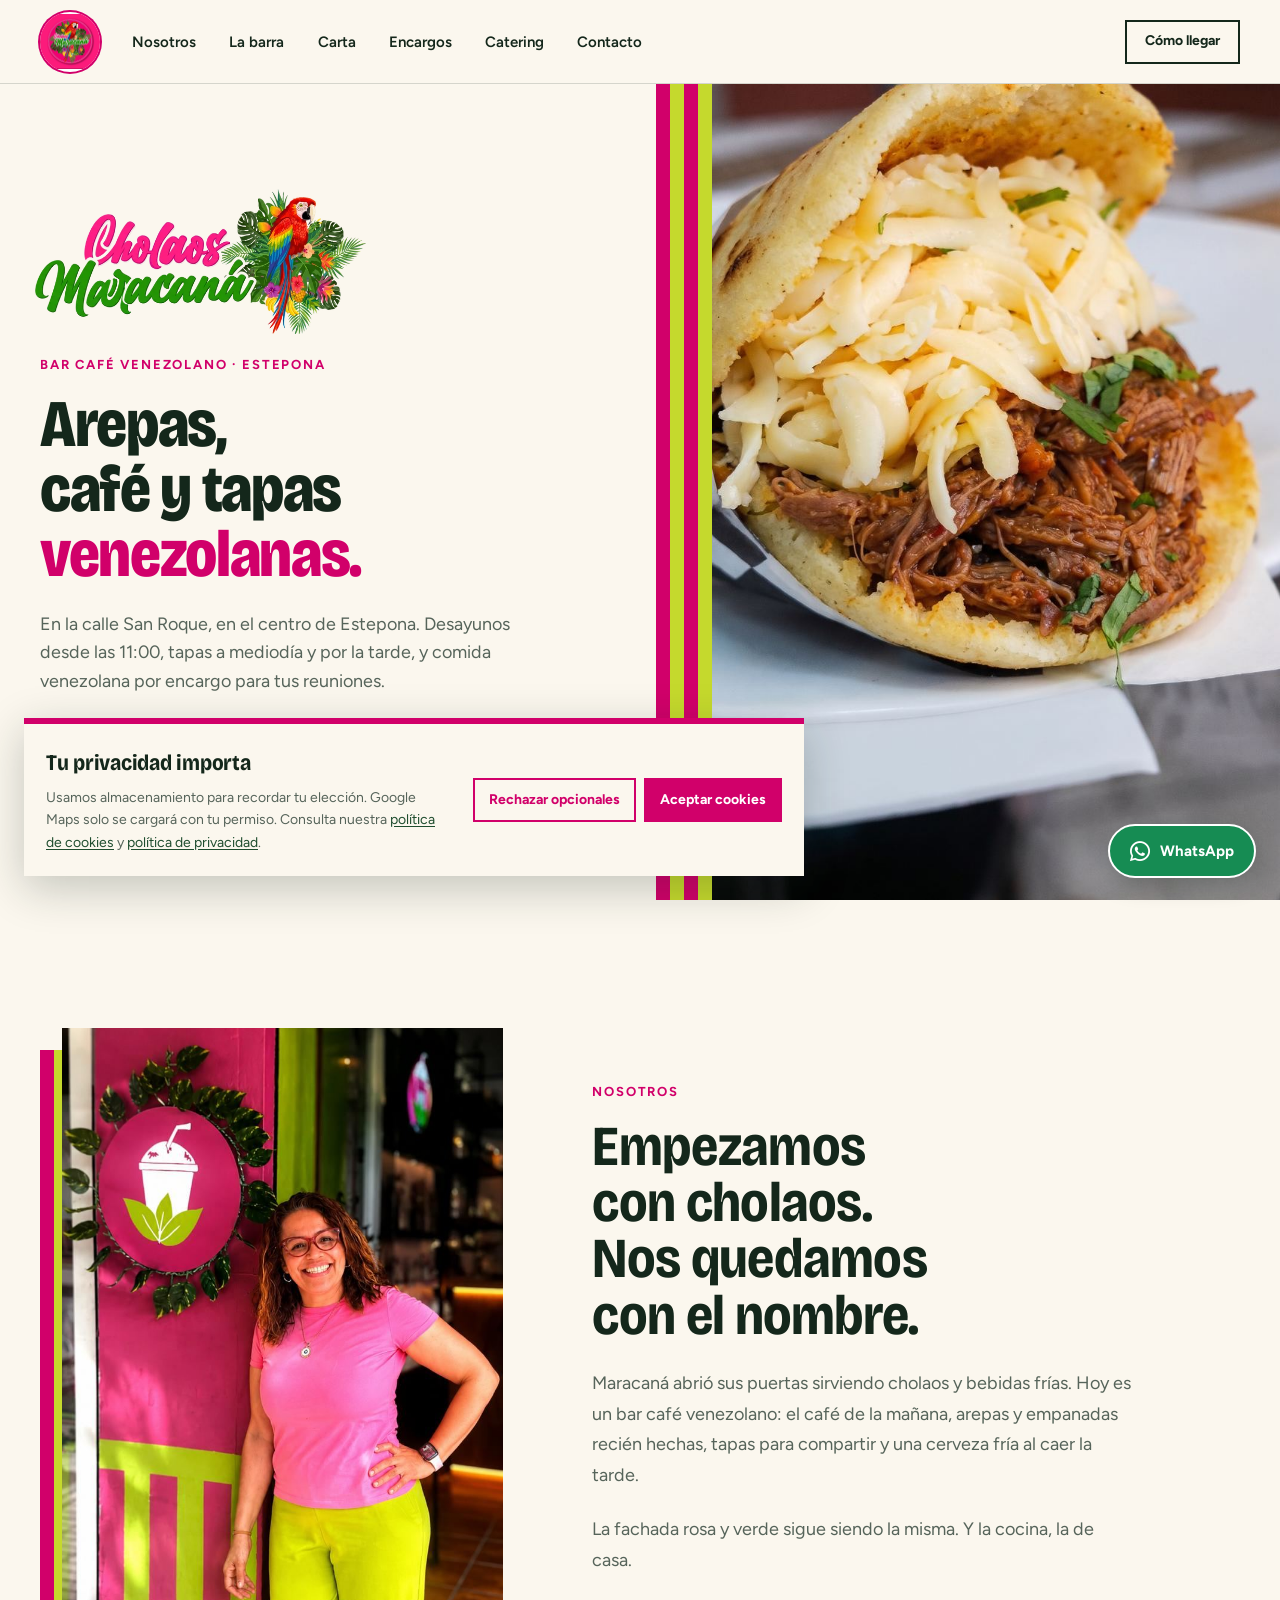
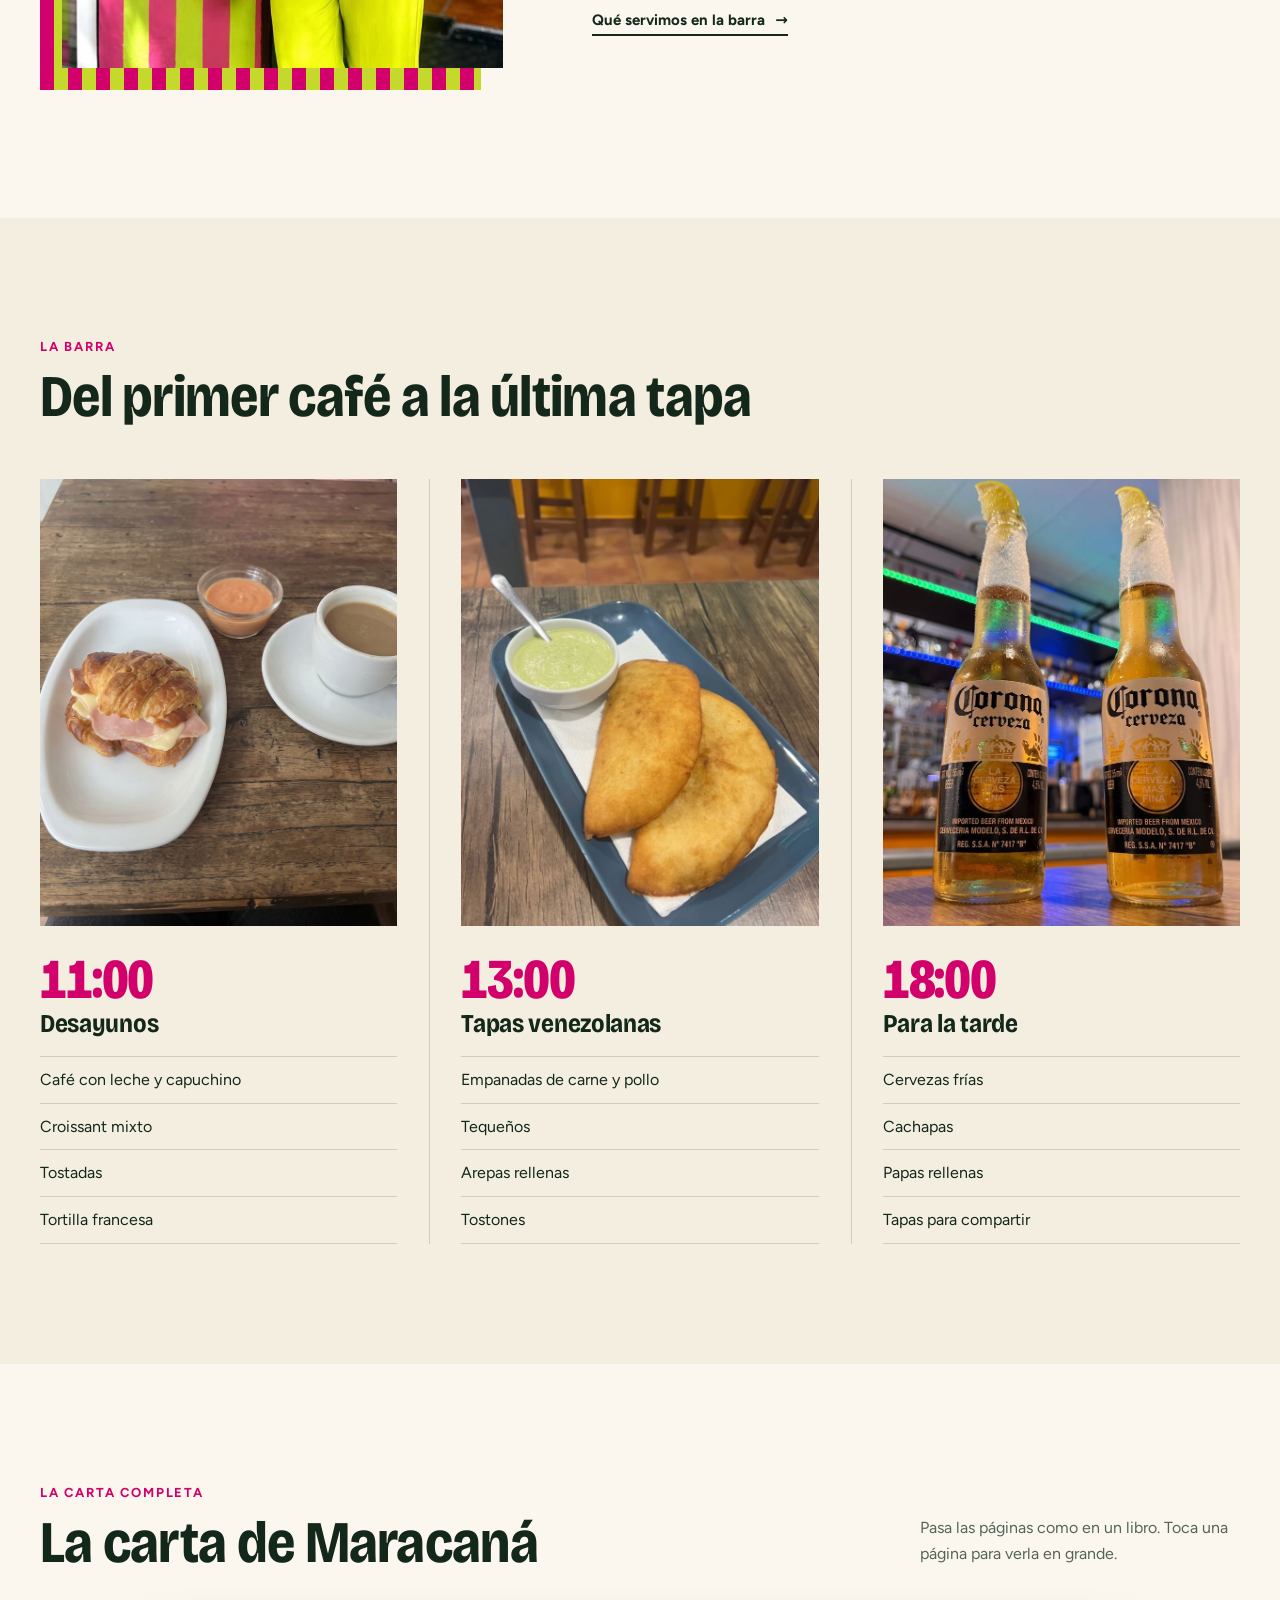
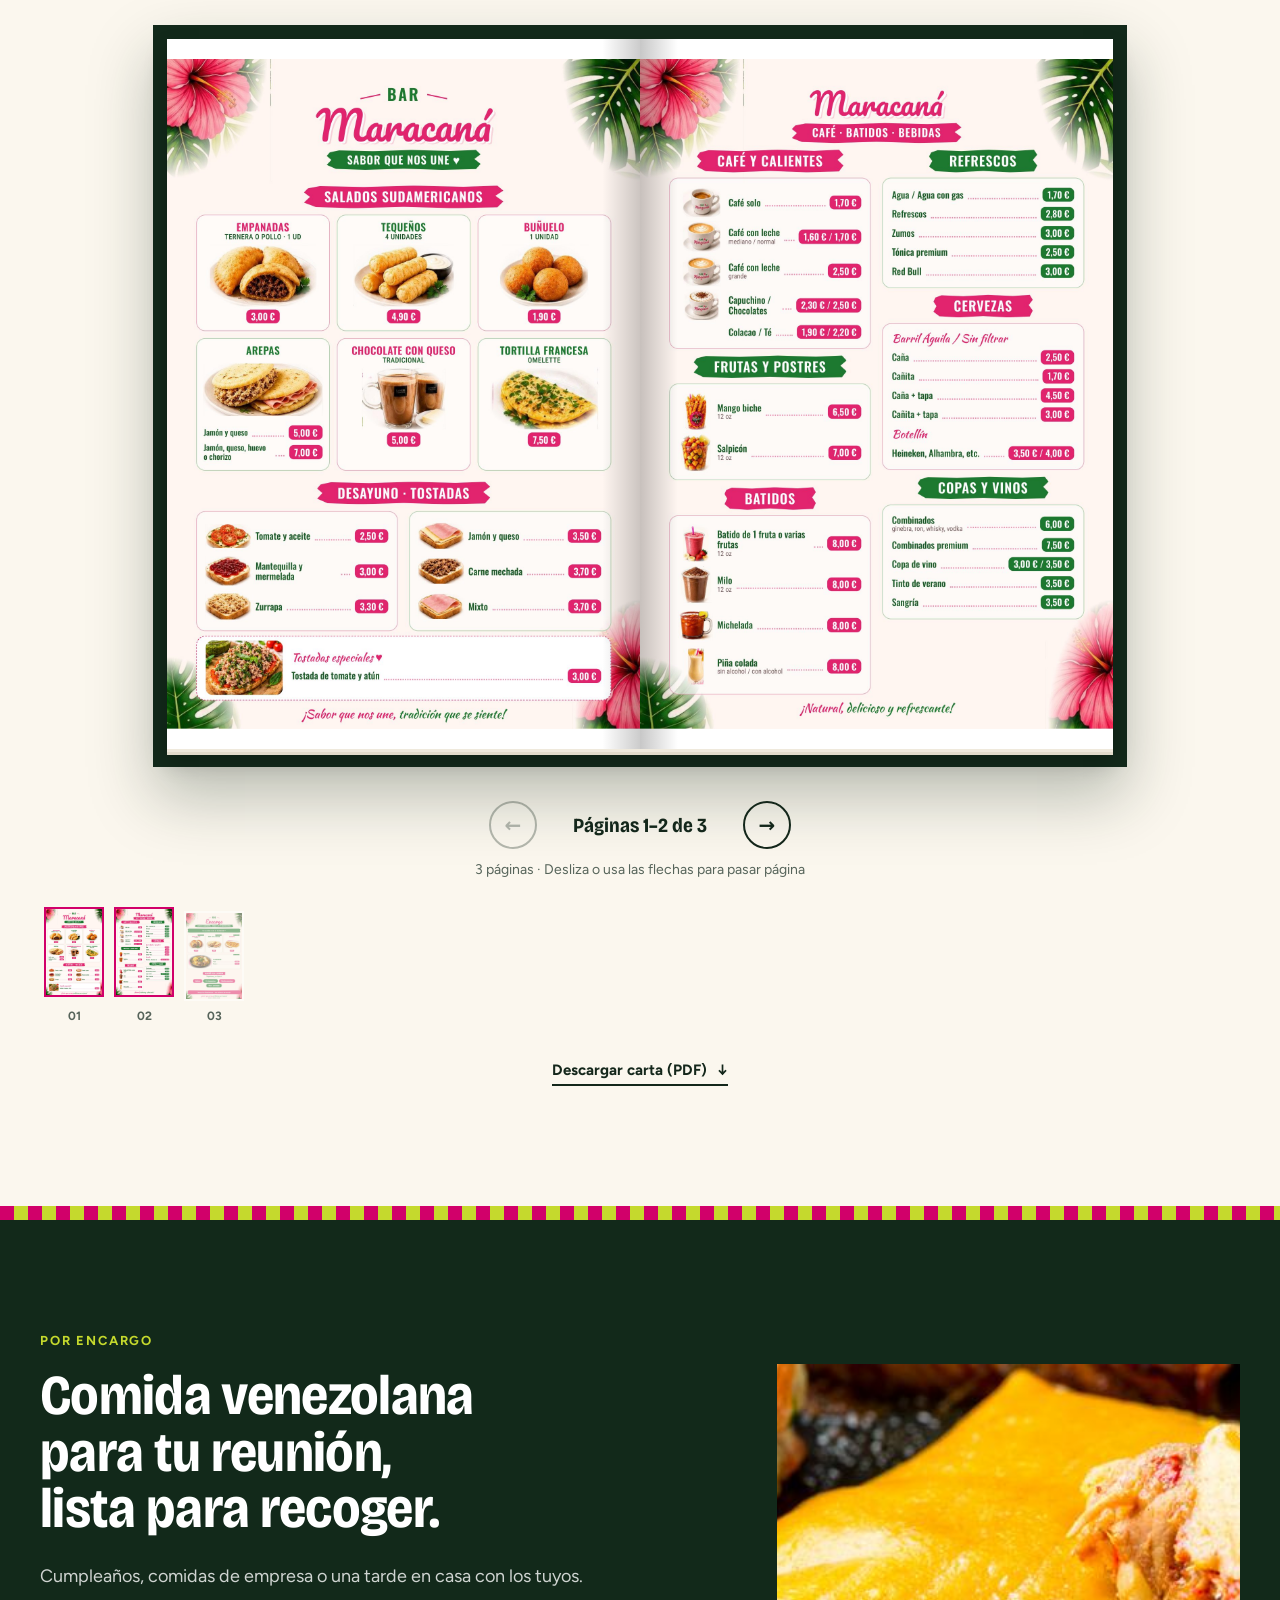
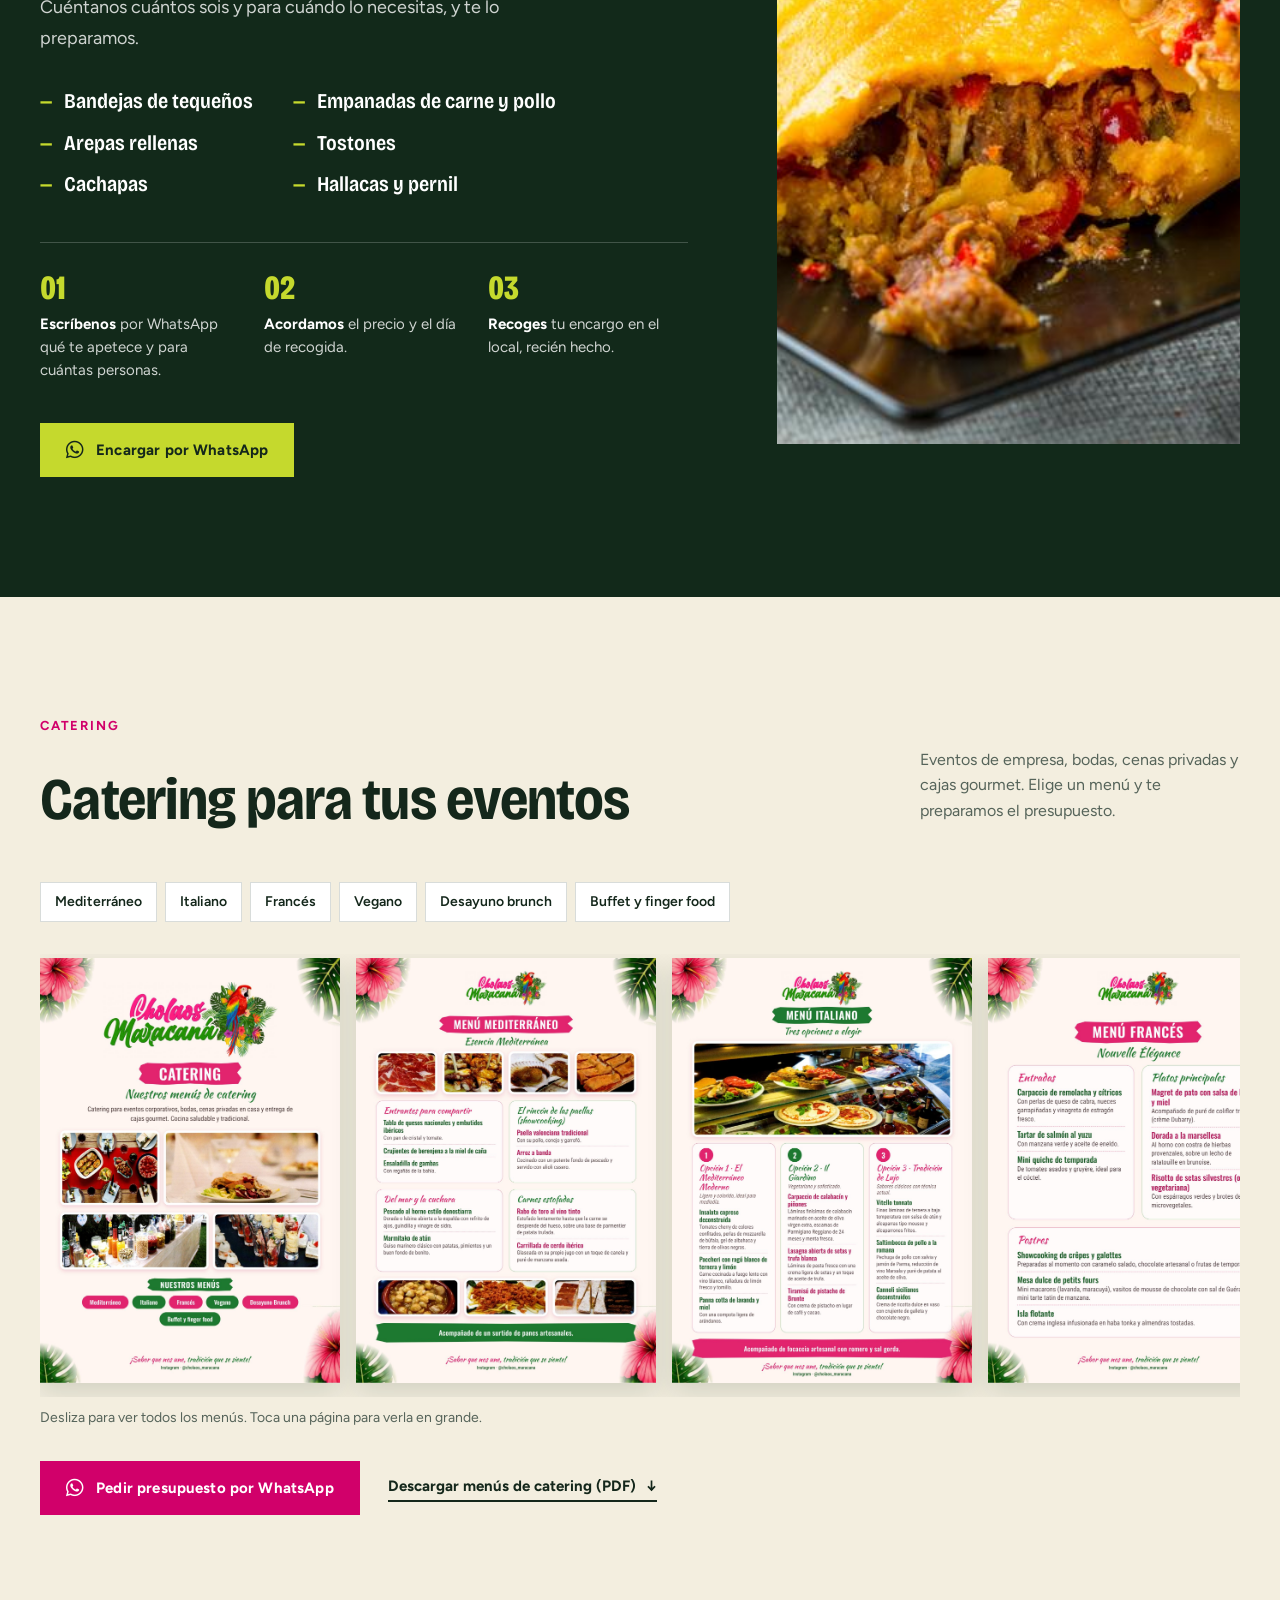
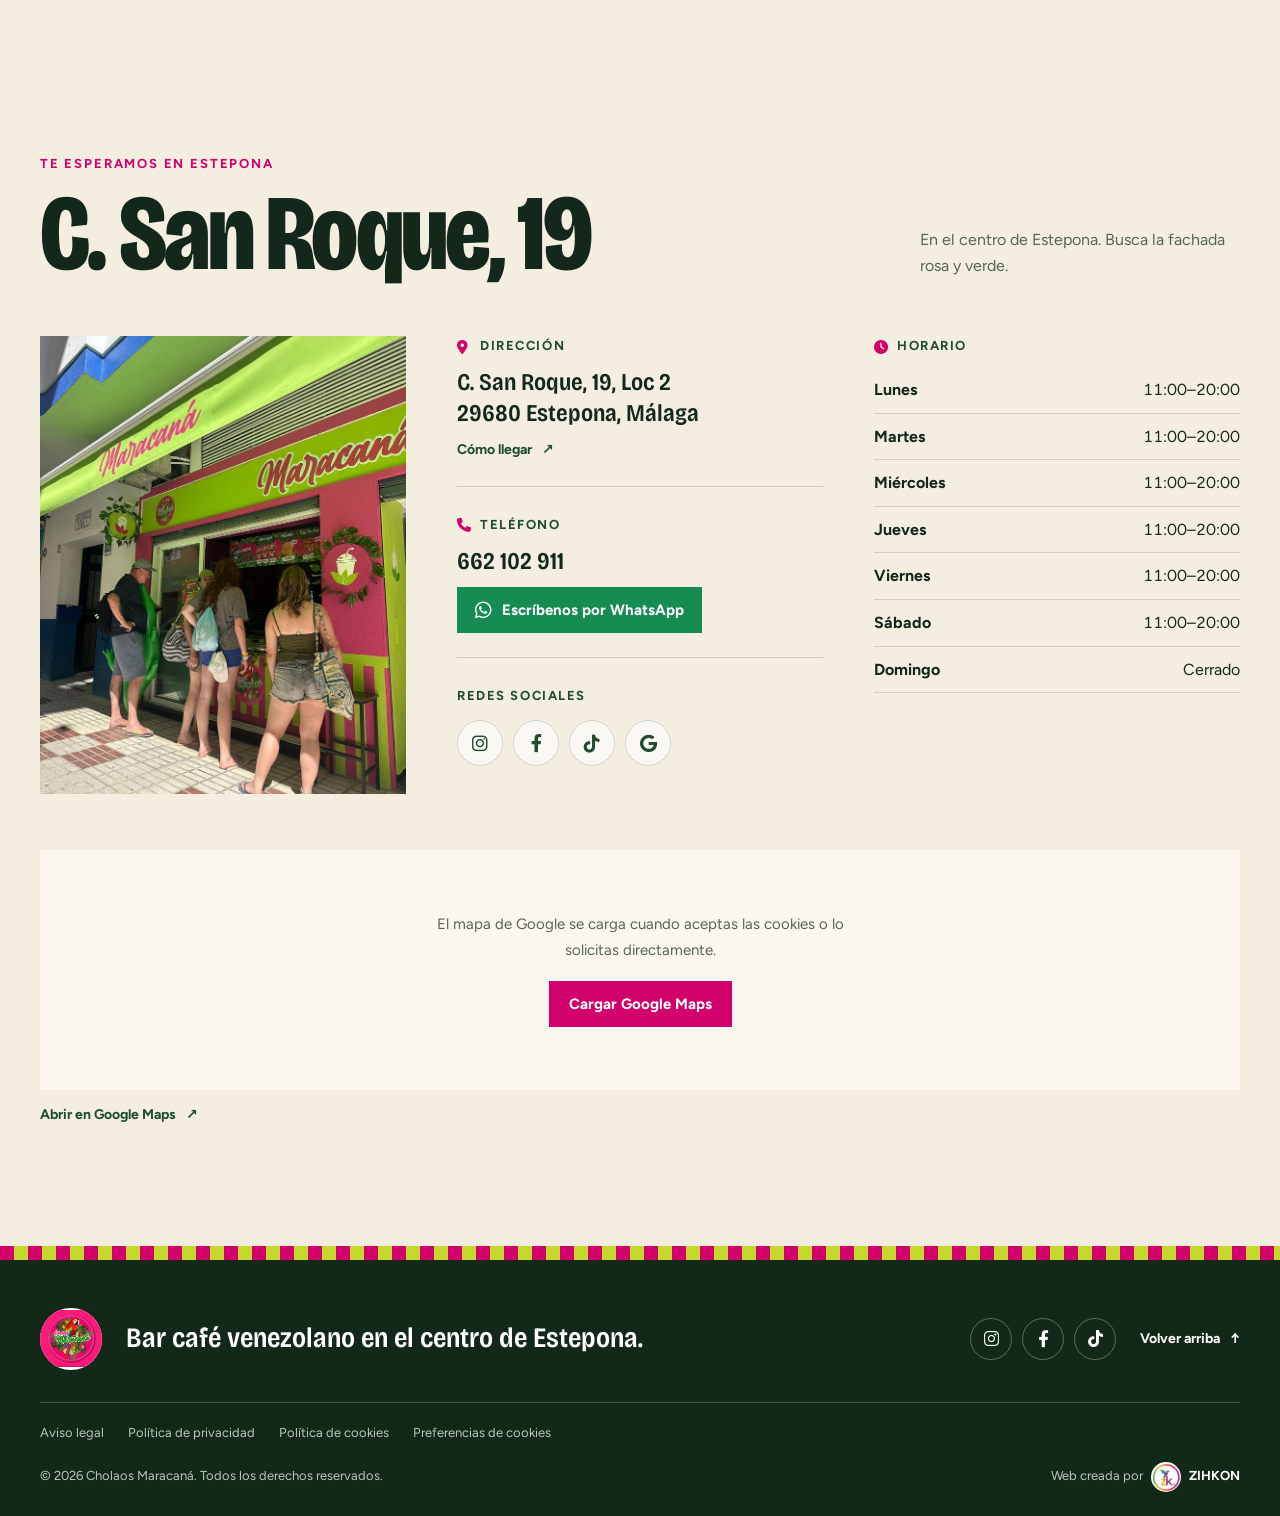
==== commit bcd853ba: "redes sociales en pie de pagina" ====
--- a/index.html
+++ b/index.html
@@ -338,6 +338,11 @@
           <div class="footer-inner">
                <a class="footer-brand" href="#inicio"><img src="img/logo.jpeg" alt="Cholaos Maracaná" width="62" height="62" loading="lazy"></a>
                <p>Bar café venezolano en el centro de Estepona.</p>
+               <div class="social-links footer-social" aria-label="Redes sociales">
+                    <a class="social-link" href="https://www.instagram.com/cholaos_maracana.oficial/" target="_blank" rel="noopener noreferrer" aria-label="Cholaos Maracaná en Instagram" title="Instagram"><i class="fa-brands fa-instagram" aria-hidden="true"></i></a>
+                    <a class="social-link" href="https://www.facebook.com/cholaosmaracana" target="_blank" rel="noopener noreferrer" aria-label="Cholaos Maracaná en Facebook" title="Facebook"><i class="fa-brands fa-facebook-f" aria-hidden="true"></i></a>
+                    <a class="social-link" href="https://www.tiktok.com/@cholaosmaracana.oficial" target="_blank" rel="noopener noreferrer" aria-label="Cholaos Maracaná en TikTok" title="TikTok"><i class="fa-brands fa-tiktok" aria-hidden="true"></i></a>
+               </div>
                <a class="footer-top" href="#inicio">Volver arriba <span aria-hidden="true">↑</span></a>
           </div>
           <div class="footer-bottom">
--- a/css/style.css
+++ b/css/style.css
@@ -272,6 +272,8 @@
 .footer .footer-brand { display: block; width: 62px; height: 62px; flex: 0 0 auto; overflow: hidden; border-radius: 50%; background: #fff; }
 .footer-brand img { width: 100%; height: 100%; object-fit: contain; }
 .footer-inner > p { margin: 0 auto 0 0; font-family: var(--display); font-size: clamp(20px, 2.2vw, 28px); font-weight: 600; font-stretch: 85%; line-height: 1.2; }
+.footer-social .social-link { width: 42px; height: 42px; border-color: rgba(255, 255, 255, .3); background: transparent; color: var(--color-texto-invertido); font-size: 17px; }
+.footer-social .social-link:hover { border-color: var(--color-detalle); background: var(--color-detalle); color: var(--ink); }
 .footer-top { display: inline-flex; align-items: center; gap: 10px; font-size: 14px; font-weight: 700; }
 .footer-top:hover, .footer-legal a:hover { color: var(--color-detalle); }
 .footer-bottom { display: grid; gap: 18px; padding: 20px 0 24px; border-top: 1px solid rgba(255, 255, 255, .2); color: rgba(255, 255, 255, .72); font-size: 13px; }
